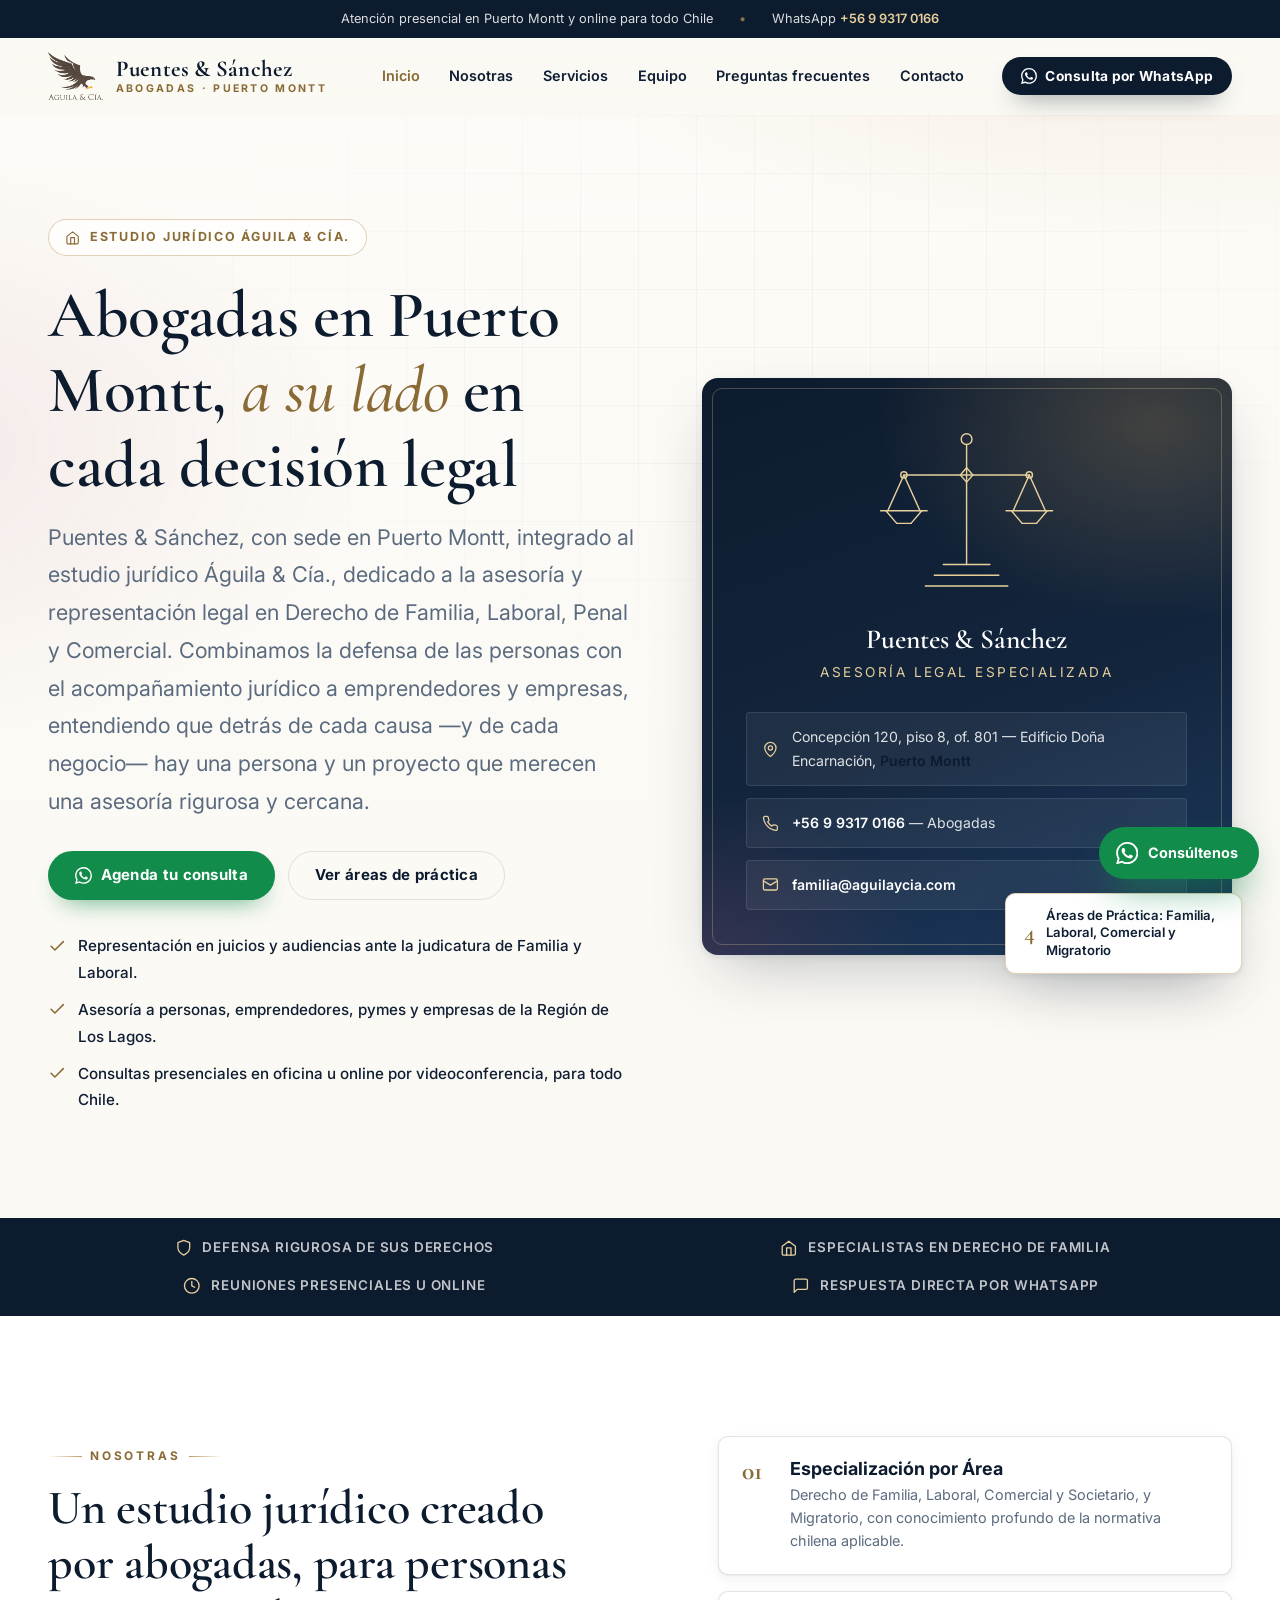
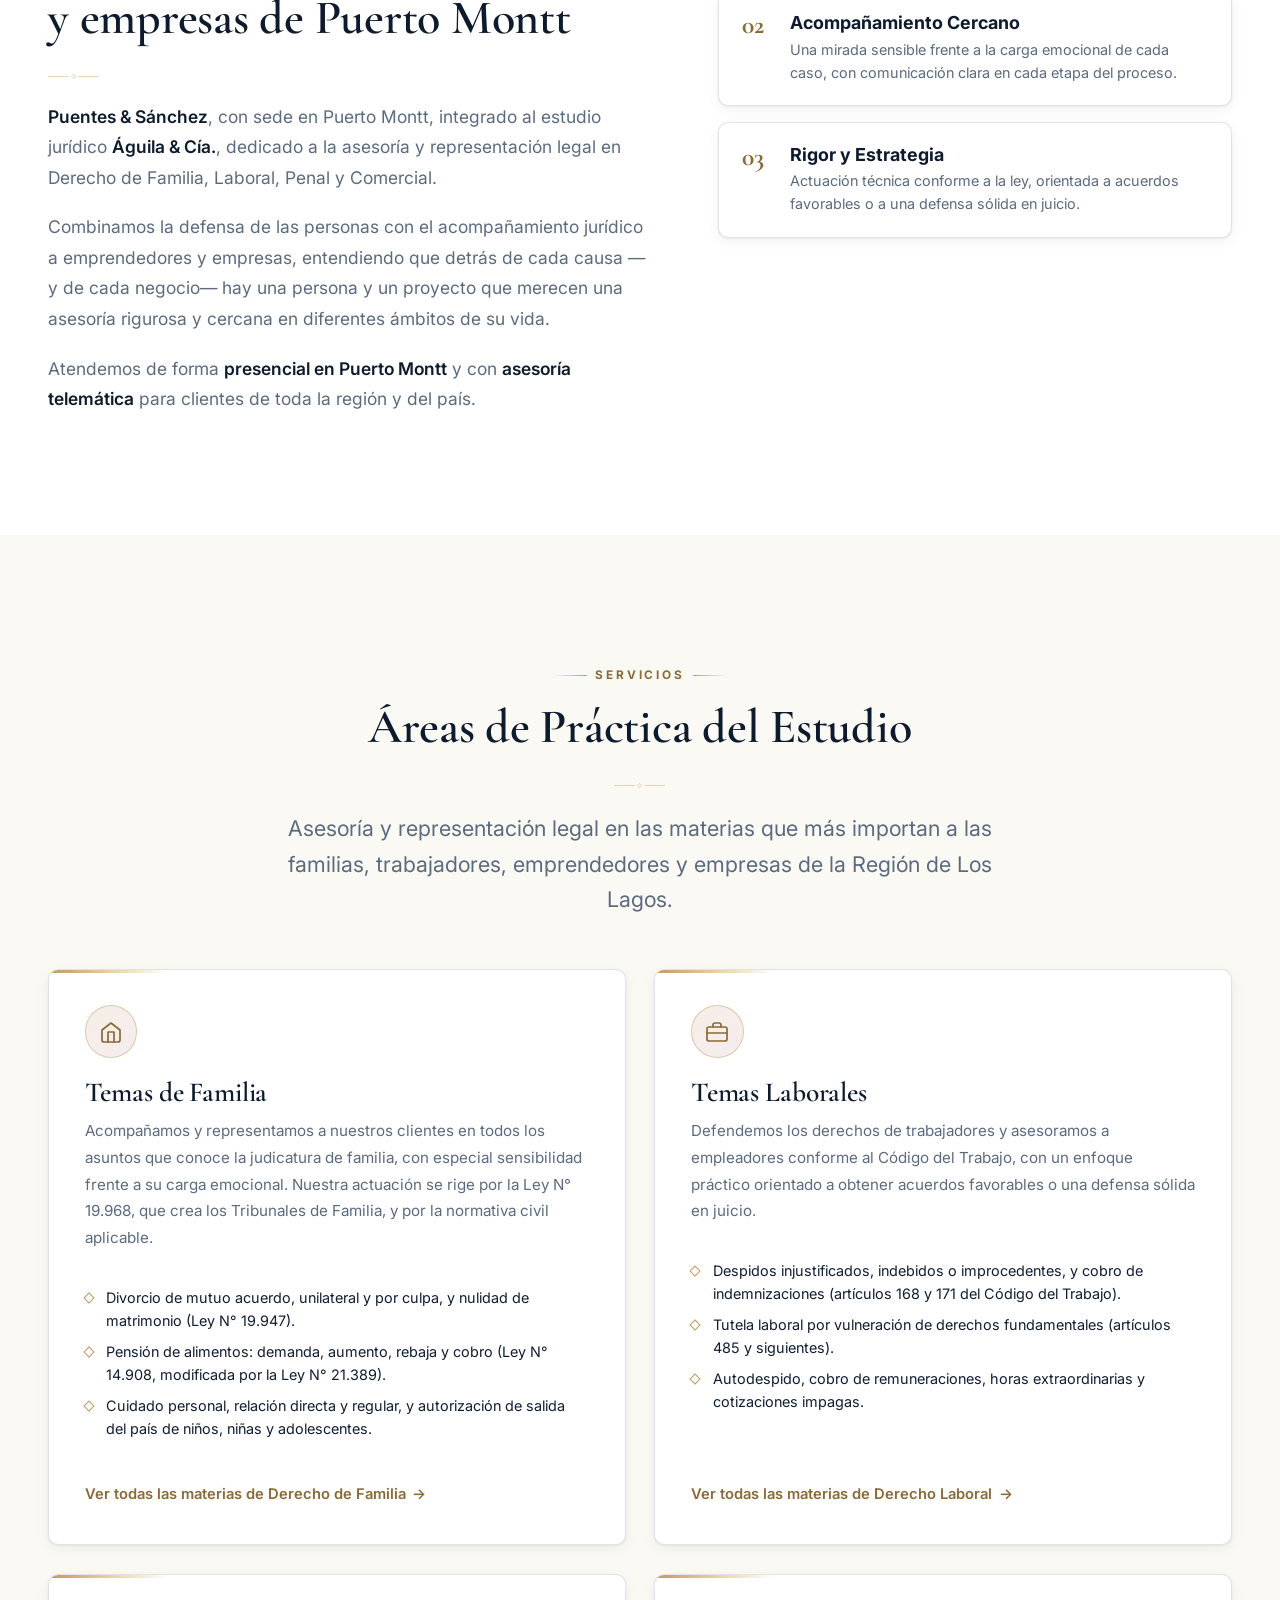
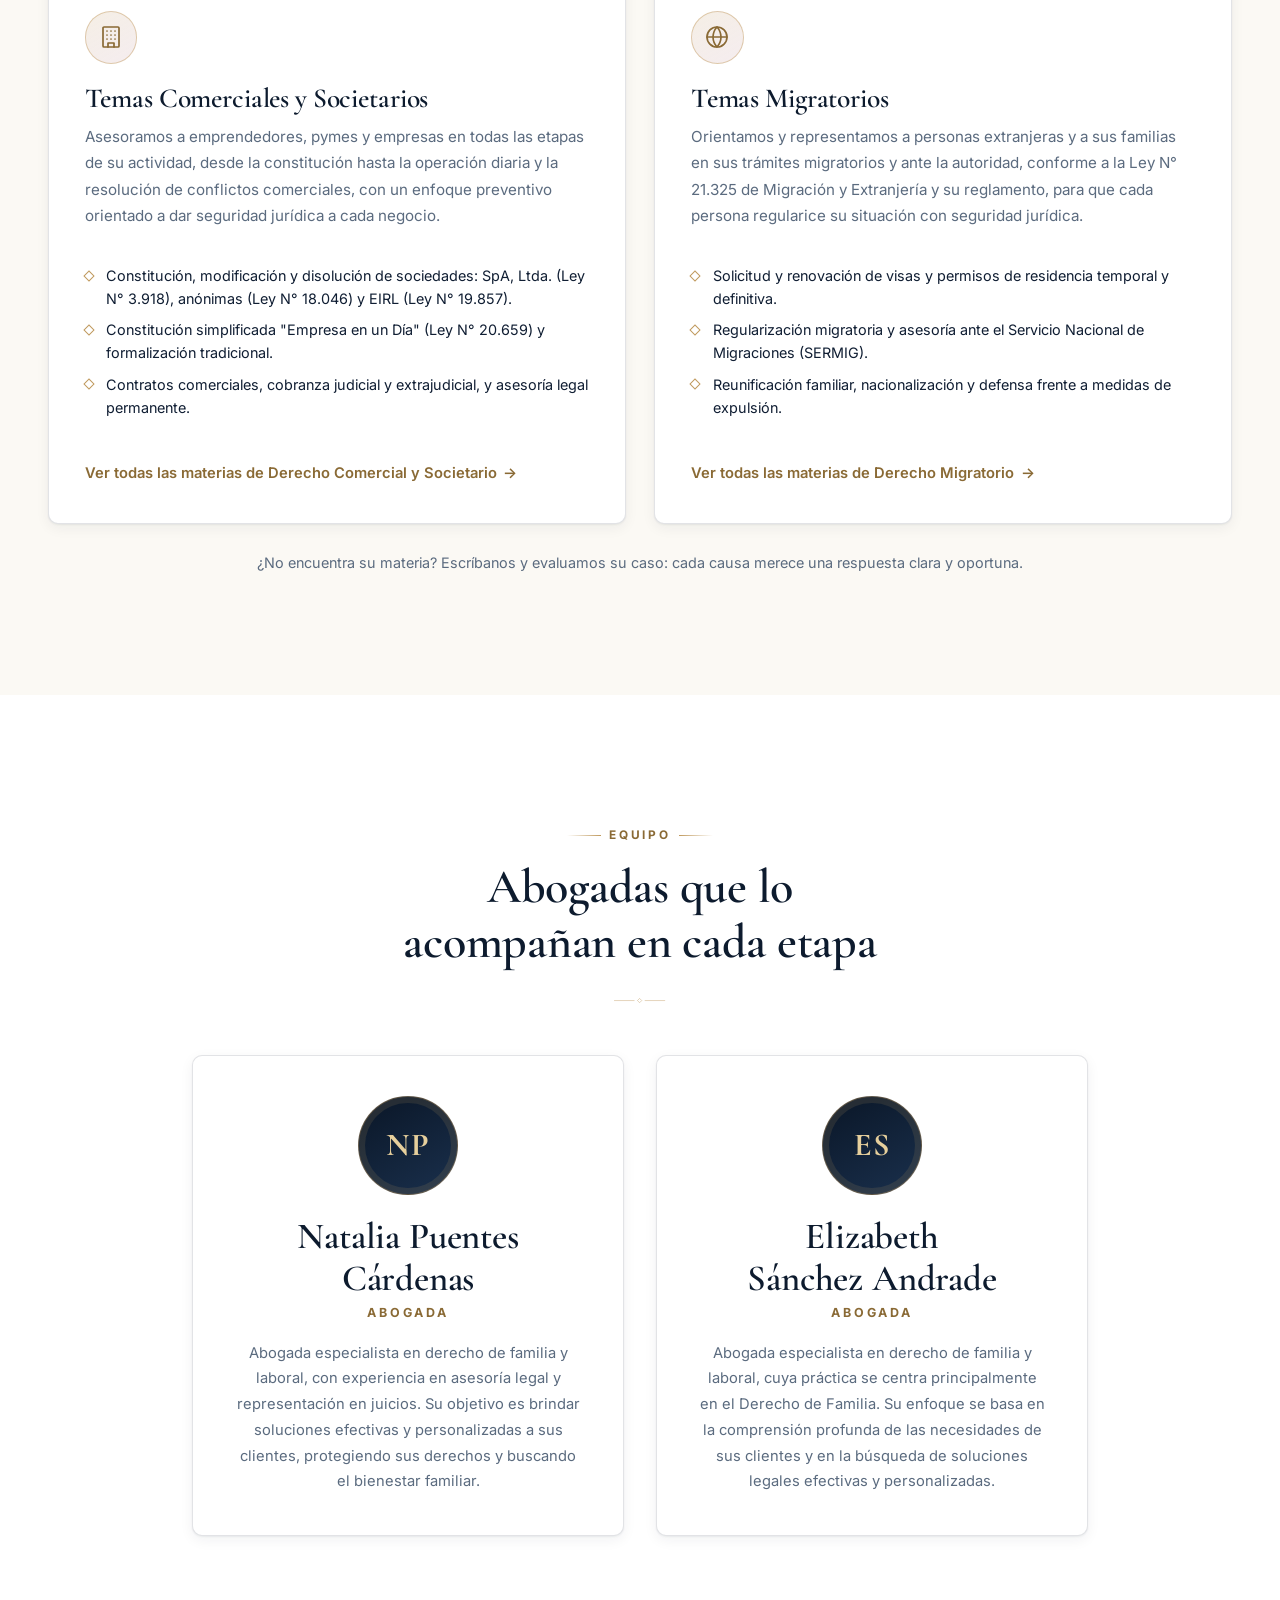
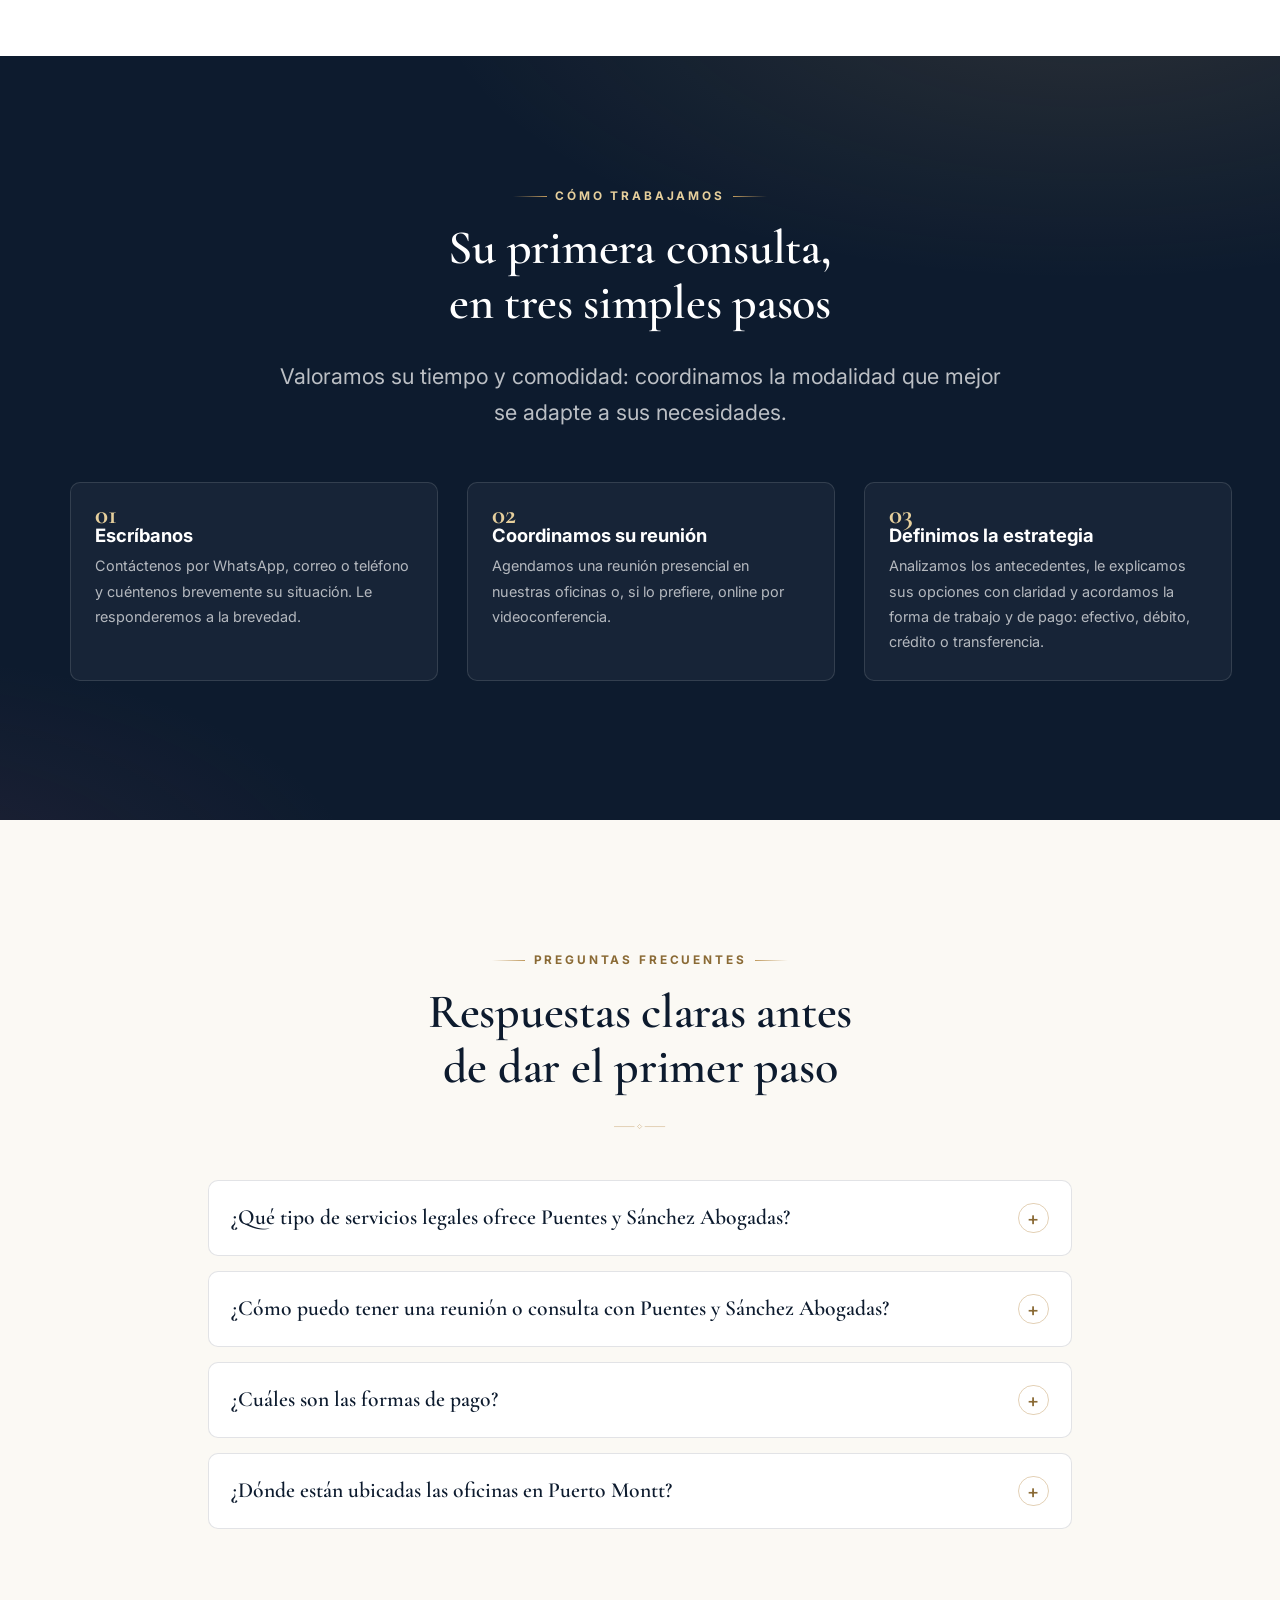
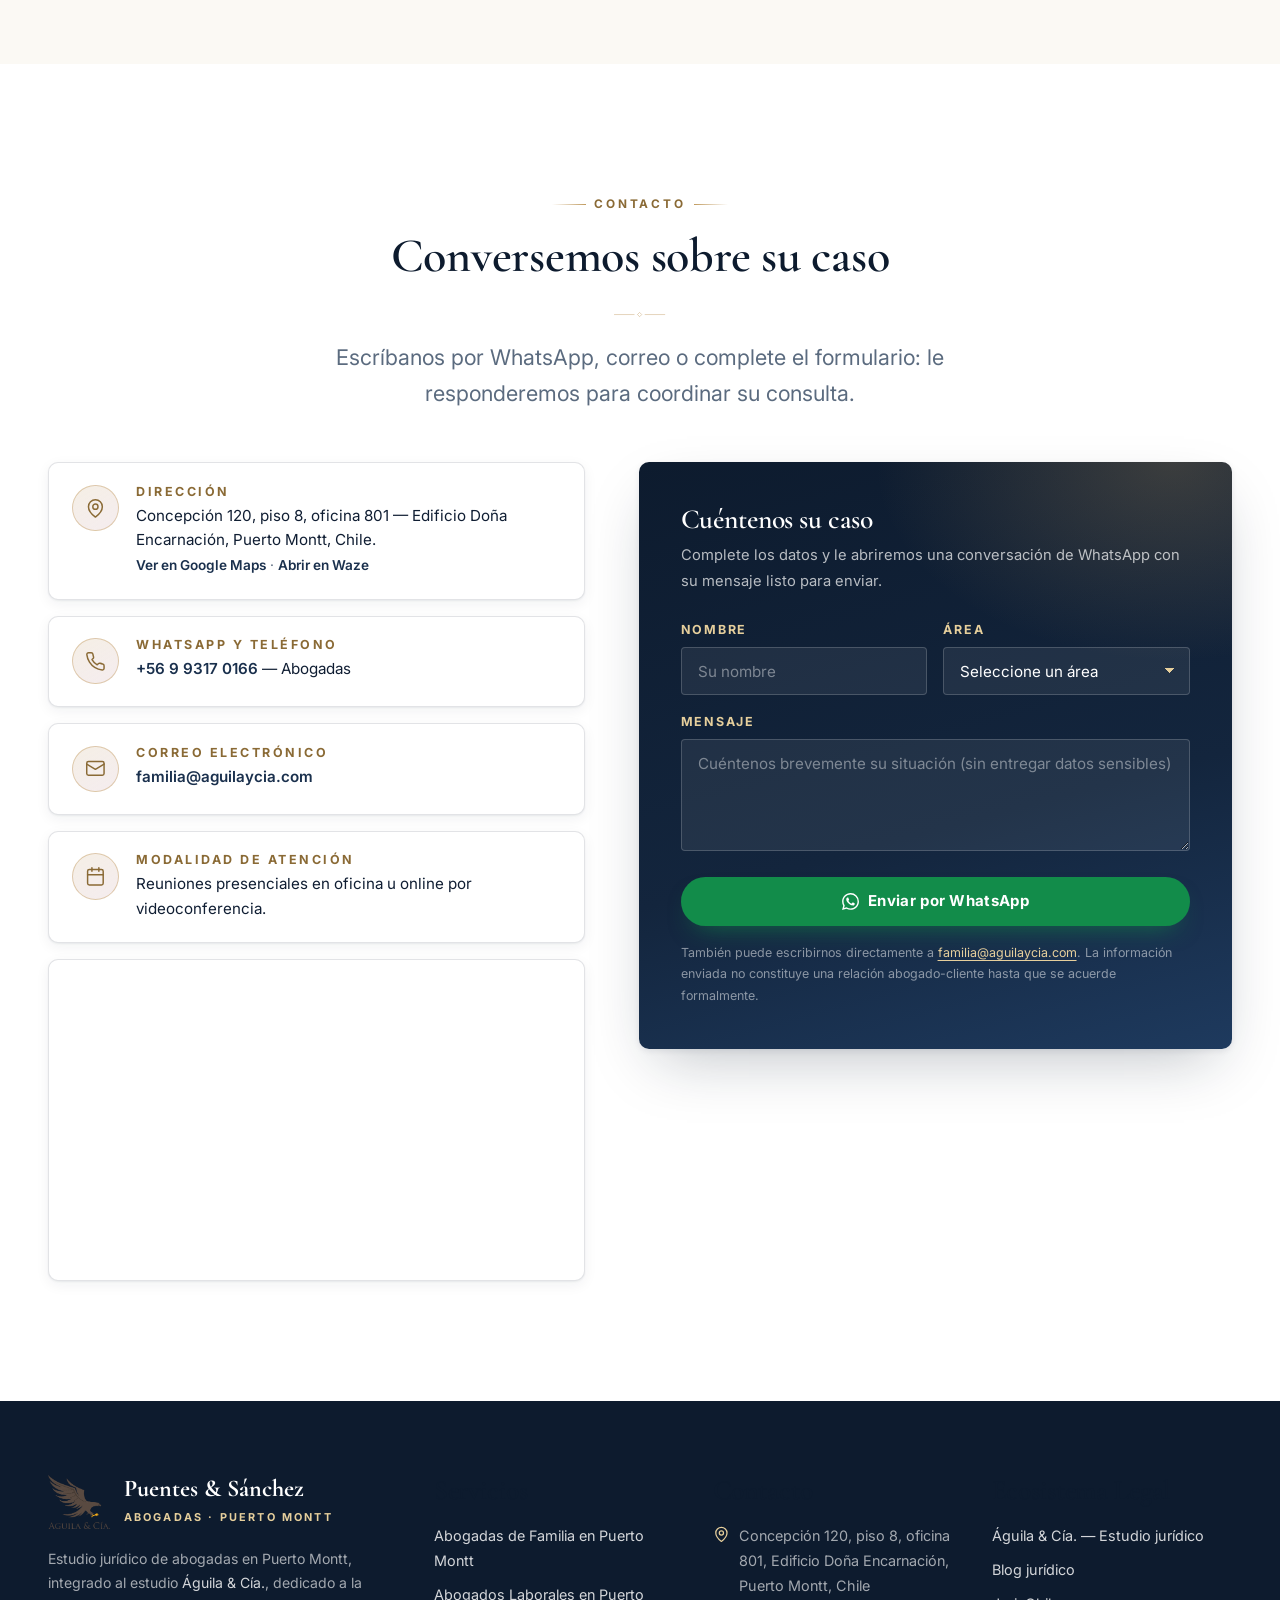
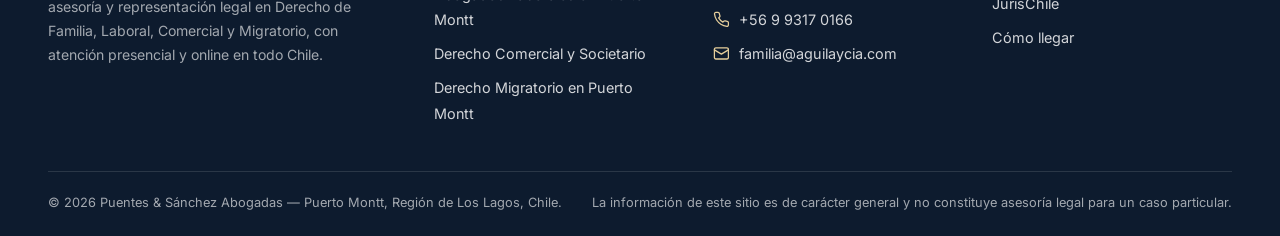
==== index.html @ a26d7c09 "feat: rediseño completo del sitio web de Puentes & Sanchez Abogadas - Landing principal con diseno j" ====
<!DOCTYPE html>
<html lang="es-CL">
<head>
  <meta charset="utf-8">
  <meta name="viewport" content="width=device-width, initial-scale=1">

  <!-- SEO principal -->
  <title>Abogado en Puerto Montt | Puentes &amp; Sánchez Abogadas</title>
  <meta name="description" content="Abogadas en Puerto Montt: derecho de familia, laboral, comercial y migratorio. Asesoría rigurosa y cercana, presencial u online. Agenda: +56 9 9317 0166.">
  <link rel="canonical" href="https://www.puentesysanchez.com/">
  <meta name="robots" content="index, follow, max-image-preview:large, max-snippet:-1, max-video-preview:-1">
  <meta name="author" content="Puentes &amp; Sánchez Abogadas">
  <meta name="theme-color" content="#0d1b2e">

  <!-- SEO local (Puerto Montt, Región de Los Lagos) -->
  <meta name="geo.region" content="CL-LL">
  <meta name="geo.placename" content="Puerto Montt">
  <meta name="geo.position" content="-41.4731676;-72.9458102">
  <meta name="ICBM" content="-41.4731676, -72.9458102">

  <!-- Idiomas -->
  <link rel="alternate" hreflang="es-cl" href="https://www.puentesysanchez.com/">
  <link rel="alternate" hreflang="x-default" href="https://www.puentesysanchez.com/">

  <!-- Open Graph -->
  <meta property="og:type" content="website">
  <meta property="og:site_name" content="Puentes &amp; Sánchez Abogadas">
  <meta property="og:locale" content="es_CL">
  <meta property="og:title" content="Abogado en Puerto Montt | Puentes &amp; Sánchez Abogadas">
  <meta property="og:description" content="Estudio jurídico de abogadas en Puerto Montt. Derecho de Familia, Laboral, Comercial y Migratorio. Atención presencial y online.">
  <meta property="og:url" content="https://www.puentesysanchez.com/">
  <meta property="og:image" content="https://www.puentesysanchez.com/assets/img/logo.png">
  <meta property="og:image:alt" content="Puentes &amp; Sánchez Abogadas — Estudio jurídico en Puerto Montt">

  <!-- Twitter Card -->
  <meta name="twitter:card" content="summary_large_image">
  <meta name="twitter:title" content="Abogado en Puerto Montt | Puentes &amp; Sánchez Abogadas">
  <meta name="twitter:description" content="Especialistas en derecho de familia, laboral, comercial y migratorio. Puerto Montt, Chile.">
  <meta name="twitter:image" content="https://www.puentesysanchez.com/assets/img/logo.png">
  <meta name="twitter:image:alt" content="Puentes &amp; Sánchez Abogadas — Estudio jurídico en Puerto Montt">
  <meta property="og:image:width" content="725">
  <meta property="og:image:height" content="635">

  <!-- Recursos -->
  <link rel="icon" type="image/svg+xml" href="assets/img/favicon.svg">
  <link rel="apple-touch-icon" href="assets/img/logo.png">
  <link rel="manifest" href="site.webmanifest">
  <link rel="preconnect" href="https://fonts.googleapis.com">
  <link rel="preconnect" href="https://fonts.gstatic.com" crossorigin>
  <link rel="preload" as="image" href="assets/img/logo.png" fetchpriority="high">
  <link rel="stylesheet" href="https://fonts.googleapis.com/css2?family=Cormorant+Garamond:ital,wght@0,500;0,600;0,700;1,500&amp;family=Inter:wght@400;500;600;700&amp;display=swap">
  <link rel="stylesheet" href="assets/css/estilos.css">

  <!-- Datos estructurados: estudio jurídico local + equipo + FAQ -->
  <script type="application/ld+json">
  {
    "@context": "https://schema.org",
    "@graph": [
      {
        "@type": ["LegalService", "Attorney"],
        "@id": "https://www.puentesysanchez.com/#estudio",
        "name": "Puentes & Sánchez Abogadas",
        "alternateName": "Puentes y Sánchez Abogadas — Estudio Jurídico Águila & Cía.",
        "url": "https://www.puentesysanchez.com/",
        "logo": "https://www.puentesysanchez.com/assets/img/logo.png",
        "image": "https://www.puentesysanchez.com/assets/img/logo.png",
        "description": "Estudio jurídico de abogadas en Puerto Montt especializado en derecho de familia, laboral, comercial y migratorio. Atención presencial y online para clientes de toda la región y del país.",
        "slogan": "Asesoría legal especializada",
        "telephone": "+56993170166",
        "email": "familia@aguilaycia.com",
        "priceRange": "$$",
        "currenciesAccepted": "CLP",
        "paymentAccepted": "Efectivo, tarjeta de débito, tarjeta de crédito, transferencia bancaria",
        "knowsLanguage": "es-CL",
        "address": {
          "@type": "PostalAddress",
          "streetAddress": "Concepción 120, Edificio Doña Encarnación, oficina 801, piso 8",
          "addressLocality": "Puerto Montt",
          "addressRegion": "Región de Los Lagos",
          "addressCountry": "CL"
        },
        "geo": {
          "@type": "GeoCoordinates",
          "latitude": -41.4731676,
          "longitude": -72.9458102
        },
        "areaServed": [
          { "@type": "City", "name": "Puerto Montt" },
          { "@type": "AdministrativeArea", "name": "Región de Los Lagos" },
          { "@type": "Country", "name": "Chile" }
        ],
        "sameAs": [
          "https://wa.me/56993170166",
          "https://www.aguilaycia.cl/",
          "https://www.aguilaycia.cl/blog",
          "https://www.jurischile.com/"
        ],
        "memberOf": {
          "@type": "Organization",
          "name": "Estudio Jurídico Águila & Cía.",
          "url": "https://www.aguilaycia.cl/"
        },
        "employee": [
          { "@id": "https://www.puentesysanchez.com/#natalia-puentes" },
          { "@id": "https://www.puentesysanchez.com/#elizabeth-sanchez" }
        ],
        "contactPoint": {
          "@type": "ContactPoint",
          "contactType": "customer service",
          "telephone": "+56993170166",
          "email": "familia@aguilaycia.com",
          "availableLanguage": ["es"]
        },
        "hasOfferCatalog": {
          "@type": "OfferCatalog",
          "name": "Áreas de práctica",
          "itemListElement": [
            { "@type": "Offer", "itemOffered": { "@type": "Service", "name": "Derecho de Familia", "url": "https://www.puentesysanchez.com/servicios/derecho-de-familia.html" } },
            { "@type": "Offer", "itemOffered": { "@type": "Service", "name": "Derecho Laboral", "url": "https://www.puentesysanchez.com/servicios/derecho-laboral.html" } },
            { "@type": "Offer", "itemOffered": { "@type": "Service", "name": "Derecho Comercial y Societario", "url": "https://www.puentesysanchez.com/servicios/derecho-comercial.html" } },
            { "@type": "Offer", "itemOffered": { "@type": "Service", "name": "Derecho Migratorio", "url": "https://www.puentesysanchez.com/servicios/derecho-migratorio.html" } }
          ]
        }
      },
      {
        "@type": "Person",
        "@id": "https://www.puentesysanchez.com/#natalia-puentes",
        "name": "Natalia Puentes Cárdenas",
        "jobTitle": "Abogada",
        "knowsAbout": ["Derecho de Familia", "Derecho Laboral"],
        "worksFor": { "@id": "https://www.puentesysanchez.com/#estudio" },
        "description": "Abogada especialista en derecho de familia y laboral, con experiencia en asesoría legal y representación en juicios."
      },
      {
        "@type": "Person",
        "@id": "https://www.puentesysanchez.com/#elizabeth-sanchez",
        "name": "Elizabeth Sánchez Andrade",
        "jobTitle": "Abogada",
        "knowsAbout": ["Derecho de Familia", "Derecho Laboral"],
        "worksFor": { "@id": "https://www.puentesysanchez.com/#estudio" },
        "description": "Abogada especialista en derecho de familia y laboral, cuya práctica se centra principalmente en el Derecho de Familia."
      },
      {
        "@type": "WebSite",
        "@id": "https://www.puentesysanchez.com/#website",
        "url": "https://www.puentesysanchez.com/",
        "name": "Puentes & Sánchez Abogadas",
        "inLanguage": "es-CL",
        "publisher": { "@id": "https://www.puentesysanchez.com/#estudio" }
      },
      {
        "@type": "WebPage",
        "@id": "https://www.puentesysanchez.com/#webpage",
        "url": "https://www.puentesysanchez.com/",
        "name": "Abogado en Puerto Montt | Puentes & Sánchez Abogadas",
        "description": "Estudio jurídico de abogadas en Puerto Montt: derecho de familia, laboral, comercial y migratorio. Atención presencial y online.",
        "isPartOf": { "@id": "https://www.puentesysanchez.com/#website" },
        "about": { "@id": "https://www.puentesysanchez.com/#estudio" },
        "inLanguage": "es-CL"
      },
      {
        "@type": "FAQPage",
        "@id": "https://www.puentesysanchez.com/#faq",
        "mainEntity": [
          {
            "@type": "Question",
            "name": "¿Qué tipo de servicios legales ofrece Puentes y Sánchez Abogadas?",
            "acceptedAnswer": {
              "              @type": "Answer",
              "text": "En Puentes y Sánchez Abogadas ofrecemos una completa asesoría y representación legal: representación en juicios, comparecencia a todo tipo de audiencias y atención de consultas presenciales en nuestras oficinas o de manera online. Nos especializamos en Derecho de Familia, Civil y Laboral, además de asesoría comercial, societaria y migratoria."
            }
          },
          {
            "@type": "Question",
            "name": "¿Cómo puedo tener una reunión o consulta con Puentes y Sánchez Abogadas?",
            "acceptedAnswer": {
              "@type": "Answer",
              "text": "Ofrecemos flexibilidad para atender su consulta: puede agendar una reunión presencial en nuestras oficinas en Concepción 120, oficina 801, Puerto Montt, o coordinar una reunión online por videoconferencia. Contáctenos por WhatsApp al +56 9 9317 0166."
            }
          },
          {
            "@type": "Question",
            "name": "¿Cuáles son las formas de pago?",
            "acceptedAnswer": {
              "@type": "Answer",
              "text": "Ponemos a su disposición las siguientes formas de pago: efectivo, tarjeta de débito, tarjeta de crédito (Visa, Mastercard) y transferencias bancarias."
            }
          },
          {
            "@type": "Question",
            "name": "¿Dónde están ubicadas las oficinas en Puerto Montt?",
            "acceptedAnswer": {
              "@type": "Answer",
              "text": "Estamos ubicadas en calle Concepción 120, piso 8, oficina 801, Edificio Doña Encarnación, Puerto Montt, Chile, y atendemos también de forma online a clientes de toda la región y del país."
            }
          }
        ]
      }
    ]
  }
  </script>
</head>
<body>
  <a class="skip-link" href="#contenido">Saltar al contenido principal</a>

  <!-- Barra de aviso -->
  <div class="topbar" role="region" aria-label="Aviso de contacto">
    <div class="container topbar__inner">
      <span>Atención presencial en Puerto Montt y online para todo Chile</span>
      <span class="topbar__dot" aria-hidden="true">•</span>
      <span>WhatsApp <a href="https://wa.me/56993170166" rel="noopener" target="_blank">+56 9 9317 0166</a></span>
    </div>
  </div>

  <!-- Cabecera -->
  <header class="site-header">
    <div class="container header__inner">
      <a class="brand" href="index.html" aria-label="Puentes &amp; Sánchez Abogadas — Inicio">
        <img src="assets/img/logo-400.png" alt="Logo de Puentes &amp; Sánchez Abogadas, estudio jurídico en Puerto Montt" width="400" height="350" fetchpriority="high">
        <span class="brand__text">
          <span class="brand__name">Puentes &amp; Sánchez</span>
          <span class="brand__tag">Abogadas · Puerto Montt</span>
        </span>
      </a>
      <nav class="nav" id="menu-principal" aria-label="Navegación principal">
        <a href="#inicio">Inicio</a>
        <a href="#nosotros">Nosotras</a>
        <a href="#servicios">Servicios</a>
        <a href="#equipo">Equipo</a>
        <a href="#preguntas-frecuentes">Preguntas frecuentes</a>
        <a href="#contacto">Contacto</a>
      </nav>
      <div class="header__cta">
        <a class="btn btn--navy" href="https://wa.me/56993170166" rel="noopener" target="_blank">
          <svg viewBox="0 0 24 24" width="16" height="16" fill="currentColor" aria-hidden="true"><path d="M17.472 14.382c-.297-.149-1.758-.867-2.03-.967-.273-.099-.471-.148-.67.15-.197.297-.767.966-.94 1.164-.173.199-.347.223-.644.075-.297-.15-1.255-.463-2.39-1.475-.883-.788-1.48-1.761-1.653-2.059-.173-.297-.018-.458.13-.606.134-.133.298-.347.446-.52.149-.174.198-.298.298-.497.099-.198.05-.371-.025-.52-.075-.149-.669-1.612-.916-2.207-.242-.579-.487-.5-.669-.51-.173-.008-.371-.01-.57-.01-.198 0-.52.074-.792.372-.272.297-1.04 1.016-1.04 2.479 0 1.462 1.065 2.875 1.213 3.074.149.198 2.096 3.2 5.077 4.487.709.306 1.262.489 1.694.625.712.227 1.36.195 1.871.118.571-.085 1.758-.719 2.006-1.413.248-.694.248-1.289.173-1.413-.074-.124-.272-.198-.57-.347m-5.421 7.403h-.004a9.87 9.87 0 0 1-5.031-1.378l-.361-.214-3.741.982.998-3.648-.235-.374a9.86 9.86 0 0 1-1.51-5.26c.001-5.45 4.436-9.884 9.888-9.884 2.64 0 5.122 1.03 6.988 2.898a9.825 9.825 0 0 1 2.893 6.994c-.003 5.45-4.437 9.884-9.885 9.884m8.413-18.297A11.815 11.815 0 0 0 12.05 0C5.495 0 .16 5.335.157 11.892c0 2.096.547 4.142 1.588 5.945L.057 24l6.305-1.654a11.882 11.882 0 0 0 5.683 1.448h.005c6.554 0 11.89-5.335 11.893-11.893a11.821 11.821 0 0 0-3.48-8.413Z"/></svg>
          Consulta por WhatsApp
        </a>
      </div>
      <button class="nav-toggle" type="button" aria-expanded="false" aria-controls="menu-principal" aria-label="Abrir menú de navegación">
        <span class="nav-toggle__box" aria-hidden="true"><span></span><span></span><span></span></span>
      </button>
    </div>
  </header>

  <main id="contenido">
    <!-- HERO -->
    <section class="hero" id="inicio" aria-labelledby="titulo-principal">
      <div class="container hero__inner">
        <div data-reveal>
          <span class="hero__kicker">
            <svg viewBox="0 0 24 24" fill="none" stroke="currentColor" stroke-width="1.8" stroke-linecap="round" stroke-linejoin="round" aria-hidden="true"><path d="m3 10 9-7 9 7v10a2 2 0 0 1-2 2H5a2 2 0 0 1-2-2z"/><path d="M9 22V12h6v10"/></svg>
            Estudio Jurídico Águila &amp; Cía.
          </span>
          <h1 id="titulo-principal">Abogadas en Puerto Montt, <em>a su lado</em> en cada decisión legal</h1>
          <p class="hero__lead">
            Puentes &amp; Sánchez, con sede en Puerto Montt, integrado al estudio jurídico Águila &amp; Cía., dedicado a la asesoría y representación legal en Derecho de Familia, Laboral, Penal y Comercial. Combinamos la defensa de las personas con el acompañamiento jurídico a emprendedores y empresas, entendiendo que detrás de cada causa —y de cada negocio— hay una persona y un proyecto que merecen una asesoría rigurosa y cercana.
          </p>
          <div class="btn-row">
            <a class="btn btn--wa" href="https://wa.me/56993170166?text=Hola%2C%20quisiera%20agendar%20una%20consulta%20con%20Puentes%20%26%20S%C3%A1nchez%20Abogadas." rel="noopener" target="_blank">
              <svg viewBox="0 0 24 24" width="17" height="17" fill="currentColor" aria-hidden="true"><path d="M17.472 14.382c-.297-.149-1.758-.867-2.03-.967-.273-.099-.471-.148-.67.15-.197.297-.767.966-.94 1.164-.173.199-.347.223-.644.075-.297-.15-1.255-.463-2.39-1.475-.883-.788-1.48-1.761-1.653-2.059-.173-.297-.018-.458.13-.606.134-.133.298-.347.446-.52.149-.174.198-.298.298-.497.099-.198.05-.371-.025-.52-.075-.149-.669-1.612-.916-2.207-.242-.579-.487-.5-.669-.51-.173-.008-.371-.01-.57-.01-.198 0-.52.074-.792.372-.272.297-1.04 1.016-1.04 2.479 0 1.462 1.065 2.875 1.213 3.074.149.198 2.096 3.2 5.077 4.487.709.306 1.262.489 1.694.625.712.227 1.36.195 1.871.118.571-.085 1.758-.719 2.006-1.413.248-.694.248-1.289.173-1.413-.074-.124-.272-.198-.57-.347m-5.421 7.403h-.004a9.87 9.87 0 0 1-5.031-1.378l-.361-.214-3.741.982.998-3.648-.235-.374a9.86 9.86 0 0 1-1.51-5.26c.001-5.45 4.436-9.884 9.888-9.884 2.64 0 5.122 1.03 6.988 2.898a9.825 9.825 0 0 1 2.893 6.994c-.003 5.45-4.437 9.884-9.885 9.884m8.413-18.297A11.815 11.815 0 0 0 12.05 0C5.495 0 .16 5.335.157 11.892c0 2.096.547 4.142 1.588 5.945L.057 24l6.305-1.654a11.882 11.882 0 0 0 5.683 1.448h.005c6.554 0 11.89-5.335 11.893-11.893a11.821 11.821 0 0 0-3.48-8.413Z"/></svg>
              Agenda tu consulta
            </a>
            <a class="btn btn--ghost" href="#servicios">Ver áreas de práctica</a>
          </div>
          <ul class="hero__points">
            <li>
              <svg viewBox="0 0 24 24" fill="none" stroke="currentColor" stroke-width="2" stroke-linecap="round" stroke-linejoin="round" aria-hidden="true"><path d="M20 6 9 17l-5-5"/></svg>
              Representación en juicios y audiencias ante la judicatura de Familia y Laboral.
            </li>
            <li>
              <svg viewBox="0 0 24 24" fill="none" stroke="currentColor" stroke-width="2" stroke-linecap="round" stroke-linejoin="round" aria-hidden="true"><path d="M20 6 9 17l-5-5"/></svg>
              Asesoría a personas, emprendedores, pymes y empresas de la Región de Los Lagos.
            </li>
            <li>
              <svg viewBox="0 0 24 24" fill="none" stroke="currentColor" stroke-width="2" stroke-linecap="round" stroke-linejoin="round" aria-hidden="true"><path d="M20 6 9 17l-5-5"/></svg>
              Consultas presenciales en oficina u online por videoconferencia, para todo Chile.
            </li>
          </ul>
        </div>

        <div class="hero__visual" data-reveal style="--reveal-delay:.15s">
          <div class="hero__card">
            <svg class="hero__scales" viewBox="0 0 200 200" fill="none" stroke="currentColor" stroke-width="1.6" stroke-linecap="round" stroke-linejoin="round" role="img" aria-label="Símbolo de la balanza de la justicia">
              <circle cx="100" cy="18" r="6"/>
              <path d="M100 24v134"/>
              <path d="M30 58h140"/>
              <circle cx="30" cy="58" r="3.5"/>
              <circle cx="170" cy="58" r="3.5"/>
              <path d="M100 50l7 8-7 8-7-8z"/>
              <path d="M30 58 12 98M30 58l18 40"/>
              <path d="M4 98h52"/>
              <path d="M10 98l12 14M50 98l-12 14"/>
              <path d="M22 112h16"/>
              <path d="M170 58l-18 40M170 58l18 40"/>
              <path d="M144 98h52"/>
              <path d="M150 98l12 14M190 98l-12 14"/>
              <path d="M162 112h16"/>
              <path d="M74 158h52"/>
              <path d="M64 170h72"/>
              <path d="M54 182h92"/>
            </svg>
            <h2 class="hero__card-title">Puentes &amp; Sánchez</h2>
            <p class="hero__card-sub">Asesoría legal especializada</p>
            <ul class="hero__facts">
              <li>
                <svg viewBox="0 0 24 24" fill="none" stroke="currentColor" stroke-width="1.8" stroke-linecap="round" stroke-linejoin="round" aria-hidden="true"><path d="M20 10c0 6-8 12-8 12s-8-6-8-12a8 8 0 0 1 16 0z"/><circle cx="12" cy="10" r="3"/></svg>
                <span>Concepción 120, piso 8, of. 801 — Edificio Doña Encarnación, <strong>Puerto Montt</strong></span>
              </li>
              <li>
                <svg viewBox="0 0 24 24" fill="none" stroke="currentColor" stroke-width="1.8" stroke-linecap="round" stroke-linejoin="round" aria-hidden="true"><path d="M22 16.92v3a2 2 0 0 1-2.18 2 19.79 19.79 0 0 1-8.63-3.07 19.5 19.5 0 0 1-6-6 19.79 19.79 0 0 1-3.07-8.67A2 2 0 0 1 4.11 2h3a2 2 0 0 1 2 1.72c.127.96.361 1.903.7 2.81a2 2 0 0 1-.45 2.11L8.09 9.91a16 16 0 0 0 6 6l1.27-1.27a2 2 0 0 1 2.11-.45c.907.339 1.85.573 2.81.7A2 2 0 0 1 22 16.92z"/></svg>
                <span><a href="https://wa.me/56993170166" rel="noopener" target="_blank">+56 9 9317 0166</a> — Abogadas</span>
              </li>
              <li>
                <svg viewBox="0 0 24 24" fill="none" stroke="currentColor" stroke-width="1.8" stroke-linecap="round" stroke-linejoin="round" aria-hidden="true"><rect x="2" y="4" width="20" height="16" rx="2"/><path d="m22 7-10 6L2 7"/></svg>
                <span><a href="mailto:familia@aguilaycia.com">familia@aguilaycia.com</a></span>
              </li>
            </ul>
          </div>
          <p class="hero__badge">
            <strong>4</strong>
            <span>Áreas de Práctica: Familia, Laboral, Comercial y Migratorio</span>
          </p>
        </div>
      </div>
    </section>

    <!-- FRANJA DE CONFIANZA -->
    <div class="trust" role="presentation">
      <div class="container trust__inner">
        <span class="trust__item">
          <svg viewBox="0 0 24 24" fill="none" stroke="currentColor" stroke-width="1.8" stroke-linecap="round" stroke-linejoin="round" aria-hidden="true"><path d="M12 22s8-4 8-10V5l-8-3-8 3v7c0 6 8 10 8 10z"/></svg>
          Defensa rigurosa de sus derechos
        </span>
        <span class="trust__item">
          <svg viewBox="0 0 24 24" fill="none" stroke="currentColor" stroke-width="1.8" stroke-linecap="round" stroke-linejoin="round" aria-hidden="true"><path d="m3 10 9-7 9 7v10a2 2 0 0 1-2 2H5a2 2 0 0 1-2-2z"/><path d="M9 22V12h6v10"/></svg>
          Especialistas en Derecho de Familia
        </span>
        <span class="trust__item">
          <svg viewBox="0 0 24 24" fill="none" stroke="currentColor" stroke-width="1.8" stroke-linecap="round" stroke-linejoin="round" aria-hidden="true"><circle cx="12" cy="12" r="10"/><path d="M12 6v6l4 2"/></svg>
          Reuniones presenciales u online
        </span>
        <span class="trust__item">
          <svg viewBox="0 0 24 24" fill="none" stroke="currentColor" stroke-width="1.8" stroke-linecap="round" stroke-linejoin="round" aria-hidden="true"><path d="M21 15a2 2 0 0 1-2 2H7l-4 4V5a2 2 0 0 1 2-2h14a2 2 0 0 1 2 2z"/></svg>
          Respuesta directa por WhatsApp
        </span>
      </div>
    </div>

    <!-- NOSOTRAS -->
    <section class="section section--paper" id="nosotros" aria-labelledby="titulo-nosotros">
      <div class="container about__grid">
        <div class="about__body" data-reveal>
          <span class="eyebrow">Nosotras</span>
          <h2 id="titulo-nosotros">Un estudio jurídico creado por abogadas, para personas y empresas de Puerto Montt</h2>
          <svg class="ornament" viewBox="0 0 120 12" fill="none" stroke="currentColor" aria-hidden="true"><path d="M0 6h48M72 6h48"/><path d="M60 1l5 5-5 5-5-5z"/></svg>
          <p>
            <strong>Puentes &amp; Sánchez</strong>, con sede en Puerto Montt, integrado al estudio jurídico <strong>Águila &amp; Cía.</strong>, dedicado a la asesoría y representación legal en Derecho de Familia, Laboral, Penal y Comercial.
          </p>
          <p>
            Combinamos la defensa de las personas con el acompañamiento jurídico a emprendedores y empresas, entendiendo que detrás de cada causa —y de cada negocio— hay una persona y un proyecto que merecen una asesoría rigurosa y cercana en diferentes ámbitos de su vida.
          </p>
          <p>
            Atendemos de forma <strong>presencial en Puerto Montt</strong> y con <strong>asesoría telemática</strong> para clientes de toda la región y del país.
          </p>
        </div>
        <ol class="pillars" data-reveal style="--reveal-delay:.12s">
          <li>
            <h3>Especialización por Área</h3>
            <p>Derecho de Familia, Laboral, Comercial y Societario, y Migratorio, con conocimiento profundo de la normativa chilena aplicable.</p>
          </li>
          <li>
            <h3>Acompañamiento Cercano</h3>
            <p>Una mirada sensible frente a la carga emocional de cada caso, con comunicación clara en cada etapa del proceso.</p>
          </li>
          <li>
            <h3>Rigor y Estrategia</h3>
            <p>Actuación técnica conforme a la ley, orientada a acuerdos favorables o a una defensa sólida en juicio.</p>
          </li>
        </ol>
      </div>
    </section>

    <!-- SERVICIOS -->
    <section class="section" id="servicios" aria-labelledby="titulo-servicios">
      <div class="container">
        <div class="section-head section-head--center" data-reveal>
          <span class="eyebrow">Servicios</span>
          <h2 id="titulo-servicios">Áreas de Práctica del Estudio</h2>
          <svg class="ornament" viewBox="0 0 120 12" fill="none" stroke="currentColor" aria-hidden="true"><path d="M0 6h48M72 6h48"/><path d="M60 1l5 5-5 5-5-5z"/></svg>
          <p class="lead">Asesoría y representación legal en las materias que más importan a las familias, trabajadores, emprendedores y empresas de la Región de Los Lagos.</p>
        </div>

        <div class="services__grid">
          <article class="service-card" data-reveal>
            <span class="service-card__icon" aria-hidden="true">
              <svg viewBox="0 0 24 24" fill="none" stroke="currentColor" stroke-width="1.7" stroke-linecap="round" stroke-linejoin="round"><path d="m3 10 9-7 9 7v10a2 2 0 0 1-2 2H5a2 2 0 0 1-2-2z"/><path d="M9 22V12h6v10"/></svg>
            </span>
            <h3>Temas de Familia</h3>
            <p>Acompañamos y representamos a nuestros clientes en todos los asuntos que conoce la judicatura de familia, con especial sensibilidad frente a su carga emocional. Nuestra actuación se rige por la Ley N° 19.968, que crea los Tribunales de Familia, y por la normativa civil aplicable.</p>
            <ul class="service-card__matters">
              <li>Divorcio de mutuo acuerdo, unilateral y por culpa, y nulidad de matrimonio (Ley N° 19.947).</li>
              <li>Pensión de alimentos: demanda, aumento, rebaja y cobro (Ley N° 14.908, modificada por la Ley N° 21.389).</li>
              <li>Cuidado personal, relación directa y regular, y autorización de salida del país de niños, niñas y adolescentes.</li>
            </ul>
            <div class="service-card__foot">
              <a class="link-arrow" href="servicios/derecho-de-familia.html">Ver todas las materias de Derecho de Familia</a>
            </div>
          </article>

          <article class="service-card" data-reveal style="--reveal-delay:.08s">
            <span class="service-card__icon" aria-hidden="true">
              <svg viewBox="0 0 24 24" fill="none" stroke="currentColor" stroke-width="1.7" stroke-linecap="round" stroke-linejoin="round"><rect x="2" y="7" width="20" height="14" rx="2"/><path d="M16 7V5a2 2 0 0 0-2-2h-4a2 2 0 0 0-2 2v2"/><path d="M2 13h20"/></svg>
            </span>
            <h3>Temas Laborales</h3>
            <p>Defendemos los derechos de trabajadores y asesoramos a empleadores conforme al Código del Trabajo, con un enfoque práctico orientado a obtener acuerdos favorables o una defensa sólida en juicio.</p>
            <ul class="service-card__matters">
              <li>Despidos injustificados, indebidos o improcedentes, y cobro de indemnizaciones (artículos 168 y 171 del Código del Trabajo).</li>
              <li>Tutela laboral por vulneración de derechos fundamentales (artículos 485 y siguientes).</li>
              <li>Autodespido, cobro de remuneraciones, horas extraordinarias y cotizaciones impagas.</li>
            </ul>
            <div class="service-card__foot">
              <a class="link-arrow" href="servicios/derecho-laboral.html">Ver todas las materias de Derecho Laboral</a>
            </div>
          </article>

          <article class="service-card" data-reveal style="--reveal-delay:.16s">
            <span class="service-card__icon" aria-hidden="true">
              <svg viewBox="0 0 24 24" fill="none" stroke="currentColor" stroke-width="1.7" stroke-linecap="round" stroke-linejoin="round"><rect x="4" y="2" width="16" height="20" rx="1"/><path d="M9 22v-4h6v4"/><path d="M8 6h.01M12 6h.01M16 6h.01M8 10h.01M12 10h.01M16 10h.01M8 14h.01M12 14h.01M16 14h.01"/></svg>
            </span>
            <h3>Temas Comerciales y Societarios</h3>
            <p>Asesoramos a emprendedores, pymes y empresas en todas las etapas de su actividad, desde la constitución hasta la operación diaria y la resolución de conflictos comerciales, con un enfoque preventivo orientado a dar seguridad jurídica a cada negocio.</p>
            <ul class="service-card__matters">
              <li>Constitución, modificación y disolución de sociedades: SpA, Ltda. (Ley N° 3.918), anónimas (Ley N° 18.046) y EIRL (Ley N° 19.857).</li>
              <li>Constitución simplificada "Empresa en un Día" (Ley N° 20.659) y formalización tradicional.</li>
              <li>Contratos comerciales, cobranza judicial y extrajudicial, y asesoría legal permanente.</li>
            </ul>
            <div class="service-card__foot">
              <a class="link-arrow" href="servicios/derecho-comercial.html">Ver todas las materias de Derecho Comercial y Societario</a>
            </div>
          </article>

          <article class="service-card" data-reveal style="--reveal-delay:.24s">
            <span class="service-card__icon" aria-hidden="true">
              <svg viewBox="0 0 24 24" fill="none" stroke="currentColor" stroke-width="1.7" stroke-linecap="round" stroke-linejoin="round"><circle cx="12" cy="12" r="10"/><path d="M2 12h20"/><path d="M12 2a15.3 15.3 0 0 1 4 10 15.3 15.3 0 0 1-4 10 15.3 15.3 0 0 1-4-10 15.3 15.3 0 0 1 4-10z"/></svg>
            </span>
            <h3>Temas Migratorios</h3>
            <p>Orientamos y representamos a personas extranjeras y a sus familias en sus trámites migratorios y ante la autoridad, conforme a la Ley N° 21.325 de Migración y Extranjería y su reglamento, para que cada persona regularice su situación con seguridad jurídica.</p>
            <ul class="service-card__matters">
              <li>Solicitud y renovación de visas y permisos de residencia temporal y definitiva.</li>
              <li>Regularización migratoria y asesoría ante el Servicio Nacional de Migraciones (SERMIG).</li>
              <li>Reunificación familiar, nacionalización y defensa frente a medidas de expulsión.</li>
            </ul>
            <div class="service-card__foot">
              <a class="link-arrow" href="servicios/derecho-migratorio.html">Ver todas las materias de Derecho Migratorio</a>
            </div>
          </article>
        </div>

        <p class="services__note" data-reveal>¿No encuentra su materia? Escríbanos y evaluamos su caso: cada causa merece una respuesta clara y oportuna.</p>
      </div>
    </section>

    <!-- EQUIPO -->
    <section class="section section--paper" id="equipo" aria-labelledby="titulo-equipo">
      <div class="container">
        <div class="section-head section-head--center" data-reveal>
          <span class="eyebrow">Equipo</span>
          <h2 id="titulo-equipo">Abogadas que lo acompañan en cada etapa</h2>
          <svg class="ornament" viewBox="0 0 120 12" fill="none" stroke="currentColor" aria-hidden="true"><path d="M0 6h48M72 6h48"/><path d="M60 1l5 5-5 5-5-5z"/></svg>
        </div>
        <div class="team__grid">
          <article class="team-card" data-reveal>
            <span class="team-card__avatar" aria-hidden="true">NP</span>
            <h3>Natalia Puentes Cárdenas</h3>
            <span class="team-card__role">Abogada</span>
            <p>Abogada especialista en derecho de familia y laboral, con experiencia en asesoría legal y representación en juicios. Su objetivo es brindar soluciones efectivas y personalizadas a sus clientes, protegiendo sus derechos y buscando el bienestar familiar.</p>
          </article>
          <article class="team-card" data-reveal style="--reveal-delay:.12s">
            <span class="team-card__avatar" aria-hidden="true">ES</span>
            <h3>Elizabeth Sánchez Andrade</h3>
            <span class="team-card__role">Abogada</span>
            <p>Abogada especialista en derecho de familia y laboral, cuya práctica se centra principalmente en el Derecho de Familia. Su enfoque se basa en la comprensión profunda de las necesidades de sus clientes y en la búsqueda de soluciones legales efectivas y personalizadas.</p>
          </article>
        </div>
      </div>
    </section>

    <!-- CÓMO TRABAJAMOS -->
    <section class="section section--navy" id="proceso" aria-labelledby="titulo-proceso">
      <div class="container">
        <div class="section-head section-head--center" data-reveal>
          <span class="eyebrow">Cómo trabajamos</span>
          <h2 id="titulo-proceso">Su primera consulta, en tres simples pasos</h2>
          <p class="lead">Valoramos su tiempo y comodidad: coordinamos la modalidad que mejor se adapte a sus necesidades.</p>
        </div>
        <ol class="steps">
          <li data-reveal>
            <h3>Escríbanos</h3>
            <p>Contáctenos por WhatsApp, correo o teléfono y cuéntenos brevemente su situación. Le responderemos a la brevedad.</p>
          </li>
          <li data-reveal style="--reveal-delay:.1s">
            <h3>Coordinamos su reunión</h3>
            <p>Agendamos una reunión presencial en nuestras oficinas o, si lo prefiere, online por videoconferencia.</p>
          </li>
          <li data-reveal style="--reveal-delay:.2s">
            <h3>Definimos la estrategia</h3>
            <p>Analizamos los antecedentes, le explicamos sus opciones con claridad y acordamos la forma de trabajo y de pago: efectivo, débito, crédito o transferencia.</p>
          </li>
        </ol>
      </div>
    </section>

    <!-- PREGUNTAS FRECUENTES -->
    <section class="section" id="preguntas-frecuentes" aria-labelledby="titulo-faq">
      <div class="container">
        <div class="section-head section-head--center" data-reveal>
          <span class="eyebrow">Preguntas frecuentes</span>
          <h2 id="titulo-faq">Respuestas claras antes de dar el primer paso</h2>
          <svg class="ornament" viewBox="0 0 120 12" fill="none" stroke="currentColor" aria-hidden="true"><path d="M0 6h48M72 6h48"/><path d="M60 1l5 5-5 5-5-5z"/></svg>
        </div>
        <div class="faq" data-reveal>
          <details name="faq">
            <summary>¿Qué tipo de servicios legales ofrece Puentes y Sánchez Abogadas?</summary>
            <div class="faq__body">
              <p>En <strong>Puentes y Sánchez Abogadas</strong> ofrecemos una completa asesoría y representación legal. Nuestros servicios incluyen la representación en juicios, la comparecencia a todo tipo de audiencias, y la atención de consultas tanto presenciales en nuestras oficinas como de manera online para su comodidad. Nos especializamos en Derecho de Familia, Civil y Laboral, y también asesoramos en materias comerciales, societarias y migratorias.</p>
            </div>
          </details>
          <details name="faq">
            <summary>¿Cómo puedo tener una reunión o consulta con Puentes y Sánchez Abogadas?</summary>
            <div class="faq__body">
              <p>En <strong>Puentes y Sánchez Abogadas</strong> valoramos su tiempo y comodidad. Por ello, ofrecemos flexibilidad en la forma de atender sus consultas y coordinar reuniones: puede agendar una reunión presencial en nuestras oficinas o, si lo prefiere, podemos coordinar una reunión de manera online a través de videoconferencia. <a href="https://wa.me/56993170166" rel="noopener" target="_blank">Contáctenos</a> para encontrar la modalidad que mejor se adapte a sus necesidades.</p>
            </div>
          </details>
          <details name="faq">
            <summary>¿Cuáles son las formas de pago?</summary>
            <div class="faq__body">
              <p>Entendemos la importancia de contar con opciones claras para el pago de los servicios legales. Por ello, en Puentes y Sánchez Abogadas ponemos a su disposición las siguientes formas de pago:</p>
              <ul>
                <li>Efectivo</li>
                <li>Tarjeta de Débito</li>
                <li>Tarjeta de Crédito (Visa, Mastercard)</li>
                <li>Transferencias</li>
              </ul>
              <p>Si requiere más detalles sobre alguna de estas modalidades, por favor consúltenos.</p>
            </div>
          </details>
          <details name="faq">
            <summary>¿Dónde están ubicadas las oficinas en Puerto Montt?</summary>
            <div class="faq__body">
              <p>Estamos ubicadas en calle <strong>Concepción 120, piso 8, oficina 801, Edificio Doña Encarnación, Puerto Montt</strong>. También atendemos de forma online a clientes de toda la región y del país.</p>
            </div>
          </details>
        </div>
      </div>
    </section>

    <!-- CONTACTO -->
    <section class="section section--paper" id="contacto" aria-labelledby="titulo-contacto">
      <div class="container">
        <div class="section-head section-head--center" data-reveal>
          <span class="eyebrow">Contacto</span>
          <h2 id="titulo-contacto">Conversemos sobre su caso</h2>
          <svg class="ornament" viewBox="0 0 120 12" fill="none" stroke="currentColor" aria-hidden="true"><path d="M0 6h48M72 6h48"/><path d="M60 1l5 5-5 5-5-5z"/></svg>
          <p class="lead">Escríbanos por WhatsApp, correo o complete el formulario: le responderemos para coordinar su consulta.</p>
        </div>

        <div class="contact__grid">
          <div>
            <div class="contact-cards" data-reveal>
              <div class="contact-card">
                <span class="contact-card__icon" aria-hidden="true">
                  <svg viewBox="0 0 24 24" fill="none" stroke="currentColor" stroke-width="1.7" stroke-linecap="round" stroke-linejoin="round"><path d="M20 10c0 6-8 12-8 12s-8-6-8-12a8 8 0 0 1 16 0z"/><circle cx="12" cy="10" r="3"/></svg>
                </span>
                <div>
                  <h3>Dirección</h3>
                  <address>
                    Concepción 120, piso 8, oficina 801 — Edificio Doña Encarnación, Puerto Montt, Chile.<br>
                    <span class="contact-card__meta"><a href="https://maps.google.com/?q=Concepci%C3%B3n+120%2C+Puerto+Montt%2C+Chile" rel="noopener" target="_blank">Ver en Google Maps</a> · <a href="https://waze.com/ul?p=Concepci%C3%B3n+120%2C+Puerto+Montt%2C+Chile&amp;ll=-41.4731676,-72.9458102&amp;navigate=yes" rel="noopener" target="_blank">Abrir en Waze</a></span>
                  </address>
                </div>
              </div>
              <div class="contact-card">
                <span class="contact-card__icon" aria-hidden="true">
                  <svg viewBox="0 0 24 24" fill="none" stroke="currentColor" stroke-width="1.7" stroke-linecap="round" stroke-linejoin="round"><path d="M22 16.92v3a2 2 0 0 1-2.18 2 19.79 19.79 0 0 1-8.63-3.07 19.5 19.5 0 0 1-6-6 19.79 19.79 0 0 1-3.07-8.67A2 2 0 0 1 4.11 2h3a2 2 0 0 1 2 1.72c.127.96.361 1.903.7 2.81a2 2 0 0 1-.45 2.11L8.09 9.91a16 16 0 0 0 6 6l1.27-1.27a2 2 0 0 1 2.11-.45c.907.339 1.85.573 2.81.7A2 2 0 0 1 22 16.92z"/></svg>
                </span>
                <div>
                  <h3>WhatsApp y Teléfono</h3>
                  <p><a href="https://wa.me/56993170166" rel="noopener" target="_blank">+56 9 9317 0166</a> — Abogadas</p>
                </div>
              </div>
              <div class="contact-card">
                <span class="contact-card__icon" aria-hidden="true">
                  <svg viewBox="0 0 24 24" fill="none" stroke="currentColor" stroke-width="1.7" stroke-linecap="round" stroke-linejoin="round"><rect x="2" y="4" width="20" height="16" rx="2"/><path d="m22 7-10 6L2 7"/></svg>
                </span>
                <div>
                  <h3>Correo Electrónico</h3>
                  <p><a href="mailto:familia@aguilaycia.com">familia@aguilaycia.com</a></p>
                </div>
              </div>
              <div class="contact-card">
                <span class="contact-card__icon" aria-hidden="true">
                  <svg viewBox="0 0 24 24" fill="none" stroke="currentColor" stroke-width="1.7" stroke-linecap="round" stroke-linejoin="round"><rect x="3" y="4" width="18" height="18" rx="2"/><path d="M16 2v4M8 2v4M3 10h18"/></svg>
                </span>
                <div>
                  <h3>Modalidad de Atención</h3>
                  <p>Reuniones presenciales en oficina u online por videoconferencia.</p>
                </div>
              </div>
            </div>
            <div class="map-frame" data-reveal>
              <iframe
                src="https://www.google.com/maps?q=Concepci%C3%B3n%20120%2C%20Puerto%20Montt%2C%20Chile&amp;z=16&amp;output=embed"
                title="Mapa de la oficina de Puentes &amp; Sánchez Abogadas en Concepción 120, Puerto Montt"
                loading="lazy"
                referrerpolicy="no-referrer-when-downgrade"
                allowfullscreen></iframe>
            </div>
          </div>

          <div class="form-panel" data-reveal style="--reveal-delay:.12s">
            <h3>Cuéntenos su caso</h3>
            <p>Complete los datos y le abriremos una conversación de WhatsApp con su mensaje listo para enviar.</p>
            <form class="form" data-wa-form data-wa-numero="56993170166">
              <div class="form__row">
                <div>
                  <label for="form-nombre">Nombre</label>
                  <input id="form-nombre" name="nombre" type="text" autocomplete="name" placeholder="Su nombre" required>
                </div>
                <div>
                  <label for="form-area">Área</label>
                  <select id="form-area" name="area">
                    <option value="">Seleccione un área</option>
                    <option value="Derecho de Familia">Derecho de Familia</option>
                    <option value="Derecho Laboral">Derecho Laboral</option>
                    <option value="Derecho Comercial y Societario">Derecho Comercial y Societario</option>
                    <option value="Derecho Migratorio">Derecho Migratorio</option>
                    <option value="Otra materia">Otra materia</option>
                  </select>
                </div>
              </div>
              <div>
                <label for="form-mensaje">Mensaje</label>
                <textarea id="form-mensaje" name="mensaje" placeholder="Cuéntenos brevemente su situación (sin entregar datos sensibles)"></textarea>
              </div>
              <button class="btn btn--wa" type="submit">
                <svg viewBox="0 0 24 24" width="17" height="17" fill="currentColor" aria-hidden="true"><path d="M17.472 14.382c-.297-.149-1.758-.867-2.03-.967-.273-.099-.471-.148-.67.15-.197.297-.767.966-.94 1.164-.173.199-.347.223-.644.075-.297-.15-1.255-.463-2.39-1.475-.883-.788-1.48-1.761-1.653-2.059-.173-.297-.018-.458.13-.606.134-.133.298-.347.446-.52.149-.174.198-.298.298-.497.099-.198.05-.371-.025-.52-.075-.149-.669-1.612-.916-2.207-.242-.579-.487-.5-.669-.51-.173-.008-.371-.01-.57-.01-.198 0-.52.074-.792.372-.272.297-1.04 1.016-1.04 2.479 0 1.462 1.065 2.875 1.213 3.074.149.198 2.096 3.2 5.077 4.487.709.306 1.262.489 1.694.625.712.227 1.36.195 1.871.118.571-.085 1.758-.719 2.006-1.413.248-.694.248-1.289.173-1.413-.074-.124-.272-.198-.57-.347m-5.421 7.403h-.004a9.87 9.87 0 0 1-5.031-1.378l-.361-.214-3.741.982.998-3.648-.235-.374a9.86 9.86 0 0 1-1.51-5.26c.001-5.45 4.436-9.884 9.888-9.884 2.64 0 5.122 1.03 6.988 2.898a9.825 9.825 0 0 1 2.893 6.994c-.003 5.45-4.437 9.884-9.885 9.884m8.413-18.297A11.815 11.815 0 0 0 12.05 0C5.495 0 .16 5.335.157 11.892c0 2.096.547 4.142 1.588 5.945L.057 24l6.305-1.654a11.882 11.882 0 0 0 5.683 1.448h.005c6.554 0 11.89-5.335 11.893-11.893a11.821 11.821 0 0 0-3.48-8.413Z"/></svg>
                Enviar por WhatsApp
              </button>
              <p class="form__hint">También puede escribirnos directamente a <a href="mailto:familia@aguilaycia.com">familia@aguilaycia.com</a>. La información enviada no constituye una relación abogado-cliente hasta que se acuerde formalmente.</p>
            </form>
          </div>
        </div>
      </div>
    </section>
  </main>

  <!-- PIE DE PÁGINA -->
  <footer class="site-footer">
    <div class="container">
      <div class="footer__grid">
        <div>
          <div class="footer__brand">
            <img src="assets/img/logo-400.png" alt="" width="400" height="350" loading="lazy">
            <span>
              <span class="footer__brand-name">Puentes &amp; Sánchez</span><br>
              <span class="footer__brand-tag">Abogadas · Puerto Montt</span>
            </span>
          </div>
          <p class="footer__about">Estudio jurídico de abogadas en Puerto Montt, integrado al estudio <a href="https://www.aguilaycia.cl/" rel="noopener" target="_blank">Águila &amp; Cía.</a>, dedicado a la asesoría y representación legal en Derecho de Familia, Laboral, Comercial y Migratorio, con atención presencial y online en todo Chile.</p>
        </div>
        <div>
          <h3>Servicios</h3>
          <ul class="footer__list">
            <li><a href="servicios/derecho-de-familia.html">Abogadas de Familia en Puerto Montt</a></li>
            <li><a href="servicios/derecho-laboral.html">Abogados Laborales en Puerto Montt</a></li>
            <li><a href="servicios/derecho-comercial.html">Derecho Comercial y Societario</a></li>
            <li><a href="servicios/derecho-migratorio.html">Derecho Migratorio en Puerto Montt</a></li>
          </ul>
        </div>
        <div>
          <h3>Contacto</h3>
          <ul class="footer__list footer__contact">
            <li>
              <svg viewBox="0 0 24 24" fill="none" stroke="currentColor" stroke-width="1.8" stroke-linecap="round" stroke-linejoin="round" aria-hidden="true"><path d="M20 10c0 6-8 12-8 12s-8-6-8-12a8 8 0 0 1 16 0z"/><circle cx="12" cy="10" r="3"/></svg>
              <address>Concepción 120, piso 8, oficina 801, Edificio Doña Encarnación, Puerto Montt, Chile</address>
            </li>
            <li>
              <svg viewBox="0 0 24 24" fill="none" stroke="currentColor" stroke-width="1.8" stroke-linecap="round" stroke-linejoin="round" aria-hidden="true"><path d="M22 16.92v3a2 2 0 0 1-2.18 2 19.79 19.79 0 0 1-8.63-3.07 19.5 19.5 0 0 1-6-6 19.79 19.79 0 0 1-3.07-8.67A2 2 0 0 1 4.11 2h3a2 2 0 0 1 2 1.72c.127.96.361 1.903.7 2.81a2 2 0 0 1-.45 2.11L8.09 9.91a16 16 0 0 0 6 6l1.27-1.27a2 2 0 0 1 2.11-.45c.907.339 1.85.573 2.81.7A2 2 0 0 1 22 16.92z"/></svg>
              <a href="https://wa.me/56993170166" rel="noopener" target="_blank">+56 9 9317 0166</a>
            </li>
            <li>
              <svg viewBox="0 0 24 24" fill="none" stroke="currentColor" stroke-width="1.8" stroke-linecap="round" stroke-linejoin="round" aria-hidden="true"><rect x="2" y="4" width="20" height="16" rx="2"/><path d="m22 7-10 6L2 7"/></svg>
              <a href="mailto:familia@aguilaycia.com">familia@aguilaycia.com</a>
            </li>
          </ul>
        </div>
        <div>
          <h3>Ecosistema Legal</h3>
          <ul class="footer__list">
            <li><a href="https://www.aguilaycia.cl/" rel="noopener" target="_blank">Águila &amp; Cía. — Estudio jurídico</a></li>
            <li><a href="https://www.aguilaycia.cl/blog" rel="noopener" target="_blank">Blog jurídico</a></li>
            <li><a href="https://www.jurischile.com/" rel="noopener" target="_blank">JurisChile</a></li>
            <li><a href="https://www.google.com/maps?q=Concepci%C3%B3n+120%2C+Puerto+Montt%2C+Chile" rel="noopener" target="_blank">Cómo llegar</a></li>
          </ul>
        </div>
      </div>
      <div class="footer__bottom">
        <p>© <span data-year>2026</span> Puentes &amp; Sánchez Abogadas — Puerto Montt, Región de Los Lagos, Chile.</p>
        <p class="footer__legal">
          <span>La información de este sitio es de carácter general y no constituye asesoría legal para un caso particular.</span>
        </p>
      </div>
    </div>
  </footer>

  <!-- Acciones flotantes -->
  <a class="wa-float" href="https://wa.me/56993170166?text=Hola%2C%20quisiera%20una%20consulta%20con%20Puentes%20%26%20S%C3%A1nchez%20Abogadas." rel="noopener" target="_blank" aria-label="Escribir por WhatsApp a Puentes &amp; Sánchez Abogadas">
    <svg viewBox="0 0 24 24" fill="currentColor" aria-hidden="true"><path d="M17.472 14.382c-.297-.149-1.758-.867-2.03-.967-.273-.099-.471-.148-.67.15-.197.297-.767.966-.94 1.164-.173.199-.347.223-.644.075-.297-.15-1.255-.463-2.39-1.475-.883-.788-1.48-1.761-1.653-2.059-.173-.297-.018-.458.13-.606.134-.133.298-.347.446-.52.149-.174.198-.298.298-.497.099-.198.05-.371-.025-.52-.075-.149-.669-1.612-.916-2.207-.242-.579-.487-.5-.669-.51-.173-.008-.371-.01-.57-.01-.198 0-.52.074-.792.372-.272.297-1.04 1.016-1.04 2.479 0 1.462 1.065 2.875 1.213 3.074.149.198 2.096 3.2 5.077 4.487.709.306 1.262.489 1.694.625.712.227 1.36.195 1.871.118.571-.085 1.758-.719 2.006-1.413.248-.694.248-1.289.173-1.413-.074-.124-.272-.198-.57-.347m-5.421 7.403h-.004a9.87 9.87 0 0 1-5.031-1.378l-.361-.214-3.741.982.998-3.648-.235-.374a9.86 9.86 0 0 1-1.51-5.26c.001-5.45 4.436-9.884 9.888-9.884 2.64 0 5.122 1.03 6.988 2.898a9.825 9.825 0 0 1 2.893 6.994c-.003 5.45-4.437 9.884-9.885 9.884m8.413-18.297A11.815 11.815 0 0 0 12.05 0C5.495 0 .16 5.335.157 11.892c0 2.096.547 4.142 1.588 5.945L.057 24l6.305-1.654a11.882 11.882 0 0 0 5.683 1.448h.005c6.554 0 11.89-5.335 11.893-11.893a11.821 11.821 0 0 0-3.48-8.413Z"/></svg>
    <span>Consúltenos</span>
  </a>
  <button class="to-top" type="button" aria-label="Volver arriba">
    <svg viewBox="0 0 24 24" fill="none" stroke="currentColor" stroke-width="2" stroke-linecap="round" stroke-linejoin="round" aria-hidden="true"><path d="m18 15-6-6-6 6"/></svg>
  </button>

  <script src="assets/js/main.js" defer></script>
</body>
</html>
---- assets/css/estilos.css ----
/* ==========================================================================
   PUENTES & SÁNCHEZ ABOGADAS — Sistema de diseño 2026
   Dirección de arte: jurídico, moderno, elegante y femenino.
   Paleta: navy profundo + oro champagne + marfil + vino.
   Rendimiento: cero frameworks, CSS crítico en un solo archivo (< 40 KB).
   ========================================================================== */

/* --------------------------------------------------------------------------
   1. TOKENS
   -------------------------------------------------------------------------- */
:root {
  --ink: #101e33;
  --navy: #0d1b2e;
  --navy-800: #13253d;
  --navy-700: #1a304d;
  --gold: #c09a5e;
  --gold-300: #e6cf9c;
  --gold-600: #8a6a35;
  --rose: #9c4a63;
  --rose-50: #f7eef1;
  --ivory: #fbf9f4;
  --paper: #ffffff;
  --muted: #5b6b7f;
  --line: rgba(16, 30, 51, 0.12);
  --line-gold: rgba(192, 154, 94, 0.45);
  --shadow-sm: 0 1px 2px rgba(13, 27, 46, 0.06), 0 4px 14px rgba(13, 27, 46, 0.06);
  --shadow-lg: 0 2px 6px rgba(13, 27, 46, 0.08), 0 24px 60px -18px rgba(13, 27, 46, 0.28);

  --font-display: "Cormorant Garamond", "Times New Roman", Georgia, serif;
  --font-body: "Inter", -apple-system, "Segoe UI", Roboto, Helvetica, Arial, sans-serif;

  --step--1: clamp(0.86rem, 0.84rem + 0.12vw, 0.94rem);
  --step-0: clamp(1rem, 0.97rem + 0.18vw, 1.09rem);
  --step-1: clamp(1.15rem, 1.1rem + 0.35vw, 1.35rem);
  --step-2: clamp(1.35rem, 1.25rem + 0.7vw, 1.72rem);
  --step-3: clamp(1.6rem, 1.4rem + 1.3vw, 2.3rem);
  --step-4: clamp(1.9rem, 1.55rem + 2.2vw, 3rem);
  --step-5: clamp(2.35rem, 1.7rem + 3.6vw, 4.1rem);

  --container: 74rem;
  --container-narrow: 52rem;
  --radius: 4px;
  --radius-lg: 10px;
  --gutter: clamp(1.15rem, 0.6rem + 2.6vw, 2.5rem);
  --section-y: clamp(4rem, 2.8rem + 6vw, 7.5rem);
  --header-h: 4.7rem;
}

/* --------------------------------------------------------------------------
   2. BASE
   -------------------------------------------------------------------------- */
*,
*::before,
*::after { box-sizing: border-box; }

html {
  scroll-behavior: smooth;
  scroll-padding-top: calc(var(--header-h) + 0.75rem);
  -webkit-text-size-adjust: 100%;
  text-size-adjust: 100%;
}

body {
  margin: 0;
  font-family: var(--font-body);
  font-size: var(--step-0);
  line-height: 1.75;
  color: var(--ink);
  background: var(--ivory);
  -webkit-font-smoothing: antialiased;
  text-rendering: optimizeLegibility;
  overflow-x: clip;
}

img, svg, video { display: block; max-width: 100%; height: auto; }
img { border-style: none; }

h1, h2, h3, h4 {
  font-family: var(--font-display);
  font-weight: 600;
  line-height: 1.14;
  letter-spacing: -0.005em;
  color: var(--navy);
  margin: 0 0 0.6em;
  text-wrap: balance;
}

h1 { font-size: var(--step-5); }
h2 { font-size: var(--step-4); }
h3 { font-size: var(--step-2); }
h4 { font-size: var(--step-1); }

p { margin: 0 0 1.1em; }
p:last-child { margin-bottom: 0; }

a { color: var(--navy-700); text-underline-offset: 0.22em; text-decoration-thickness: 1px; }
a:hover { color: var(--gold-600); }

strong { font-weight: 600; color: var(--navy); }

ul, ol { margin: 0 0 1.1em; padding-left: 1.25em; }
li { margin-bottom: 0.45em; }

address { font-style: normal; }

::selection { background: rgba(192, 154, 94, 0.28); color: var(--navy); }

:focus-visible {
  outline: 2px solid var(--gold-600);
  outline-offset: 3px;
  border-radius: 2px;
}

.skip-link {
  position: absolute;
  left: 1rem;
  top: -100%;
  z-index: 200;
  padding: 0.7rem 1.2rem;
  background: var(--navy);
  color: #fff;
  font-weight: 600;
  text-decoration: none;
  border-radius: var(--radius);
  transition: top 0.2s ease;
}
.skip-link:focus { top: 1rem; color: #fff; }

/* --------------------------------------------------------------------------
   3. LAYOUT
   -------------------------------------------------------------------------- */
.container {
  width: min(var(--container), 100% - var(--gutter) * 2);
  margin-inline: auto;
}
.container--narrow { width: min(var(--container-narrow), 100% - var(--gutter) * 2); }

.section { padding-block: var(--section-y); position: relative; }
.section--paper { background: var(--paper); }
.section--navy {
  background:
    radial-gradient(1100px 500px at 85% -10%, rgba(192, 154, 94, 0.16), transparent 60%),
    radial-gradient(900px 440px at -10% 110%, rgba(156, 74, 99, 0.14), transparent 55%),
    var(--navy);
  color: rgba(255, 255, 255, 0.82);
}
.section--navy h2, .section--navy h3 { color: #fff; }
.section--navy .lead { color: rgba(255, 255, 255, 0.72); }
.section--navy .eyebrow { color: var(--gold-300); }

.section-head { max-width: 46rem; margin-bottom: clamp(2.2rem, 1.6rem + 2vw, 3.6rem); }
.section-head--center { margin-inline: auto; text-align: center; }

.eyebrow {
  display: inline-flex;
  align-items: center;
  gap: 0.7em;
  font-size: 0.74rem;
  font-weight: 700;
  letter-spacing: 0.24em;
  text-transform: uppercase;
  color: var(--gold-600);
  margin-bottom: 0.9rem;
}
.eyebrow::before,
.eyebrow::after {
  content: "";
  height: 1px;
  width: 2.1rem;
  background: linear-gradient(90deg, transparent, var(--gold));
}
.eyebrow::after { background: linear-gradient(90deg, var(--gold), transparent); }
h1 + .eyebrow, .eyebrow:first-child { margin-top: 0; }

.lead {
  font-size: var(--step-1);
  line-height: 1.65;
  color: var(--muted);
}

.ornament {
  width: 3.2rem;
  height: auto;
  margin: 1.1rem 0 1.4rem;
  color: var(--gold);
}
.section-head--center .ornament { margin-inline: auto; }

/* --------------------------------------------------------------------------
   4. BOTONES Y CTAs
   -------------------------------------------------------------------------- */
.btn {
  --btn-bg: var(--gold);
  --btn-fg: var(--navy);
  display: inline-flex;
  align-items: center;
  justify-content: center;
  gap: 0.6em;
  padding: 0.95em 1.7em;
  background: var(--btn-bg);
  color: var(--btn-fg);
  font-family: var(--font-body);
  font-size: 0.94rem;
  font-weight: 700;
  letter-spacing: 0.02em;
  line-height: 1.2;
  text-decoration: none;
  border: 1px solid transparent;
  border-radius: 999px;
  cursor: pointer;
  transition: transform 0.18s ease, box-shadow 0.18s ease, background-color 0.18s ease, color 0.18s ease, border-color 0.18s ease;
  box-shadow: 0 10px 24px -12px rgba(165, 127, 69, 0.65);
}
.btn:hover {
  transform: translateY(-2px);
  background: var(--gold-300);
  color: var(--navy);
  box-shadow: 0 16px 30px -14px rgba(165, 127, 69, 0.75);
}
.btn:active { transform: translateY(0); }

.btn--navy {
  --btn-bg: var(--navy);
  --btn-fg: #fff;
  box-shadow: 0 12px 26px -14px rgba(13, 27, 46, 0.8);
}
.btn--navy:hover { background: var(--navy-700); color: #fff; }

.btn--ghost {
  --btn-bg: transparent;
  --btn-fg: var(--navy);
  border-color: var(--line);
  box-shadow: none;
}
.btn--ghost:hover { border-color: var(--gold); background: rgba(192, 154, 94, 0.08); }

.btn--ghost-light {
  --btn-bg: transparent;
  --btn-fg: #fff;
  border-color: rgba(255, 255, 255, 0.32);
  box-shadow: none;
}
.btn--ghost-light:hover { border-color: var(--gold-300); color: var(--gold-300); background: rgba(192, 154, 94, 0.08); }

.btn--wa {
  --btn-bg: #128c4a;
  --btn-fg: #fff;
  box-shadow: 0 12px 26px -14px rgba(18, 140, 74, 0.85);
}
.btn--wa:hover { background: #0f7a40; color: #fff; }

.btn svg { flex: none; }

.btn-row { display: flex; flex-wrap: wrap; gap: 0.85rem; align-items: center; }

.link-arrow {
  display: inline-flex;
  align-items: center;
  gap: 0.45em;
  font-weight: 600;
  font-size: 0.92rem;
  color: var(--gold-600);
  text-decoration: none;
}
.link-arrow::after {
  content: "→";
  transition: transform 0.18s ease;
}
.link-arrow:hover { color: var(--navy); }
.link-arrow:hover::after { transform: translateX(4px); }

/* --------------------------------------------------------------------------
   5. BARRA SUPERIOR + CABECERA
   -------------------------------------------------------------------------- */
.topbar {
  background: var(--navy);
  color: rgba(255, 255, 255, 0.85);
  font-size: 0.8rem;
}
.topbar__inner {
  display: flex;
  align-items: center;
  justify-content: center;
  gap: 0.6rem 1.6rem;
  flex-wrap: wrap;
  padding-block: 0.5rem;
  text-align: center;
}
.topbar a { color: var(--gold-300); font-weight: 600; text-decoration: none; }
.topbar a:hover { color: #fff; }
.topbar__dot { color: var(--gold); opacity: 0.7; }

.site-header {
  position: sticky;
  top: 0;
  z-index: 100;
  background: rgba(251, 249, 244, 0.85);
  -webkit-backdrop-filter: saturate(180%) blur(14px);
  backdrop-filter: saturate(180%) blur(14px);
  border-bottom: 1px solid transparent;
  transition: border-color 0.25s ease, box-shadow 0.25s ease, background-color 0.25s ease;
}
.site-header.is-scrolled {
  background: rgba(251, 249, 244, 0.96);
  border-bottom-color: var(--line);
  box-shadow: 0 14px 34px -24px rgba(13, 27, 46, 0.45);
}

.header__inner {
  display: flex;
  align-items: center;
  gap: 1rem;
  min-height: var(--header-h);
}

.brand {
  display: inline-flex;
  align-items: center;
  gap: 0.8rem;
  text-decoration: none;
  color: var(--navy);
  margin-right: auto;
}
.brand img { height: 3rem; width: auto; }
.brand__text { display: flex; flex-direction: column; line-height: 1.12; }
.brand__name {
  font-family: var(--font-display);
  font-size: 1.42rem;
  font-weight: 700;
  letter-spacing: 0.01em;
  color: var(--navy);
}
.brand__tag {
  font-size: 0.66rem;
  font-weight: 700;
  letter-spacing: 0.22em;
  text-transform: uppercase;
  color: var(--gold-600);
}

.nav { display: flex; align-items: center; gap: 0.25rem; }
.nav a {
  padding: 0.55rem 0.8rem;
  font-size: 0.9rem;
  font-weight: 600;
  color: var(--ink);
  text-decoration: none;
  border-radius: 999px;
  transition: color 0.15s ease, background-color 0.15s ease;
}
.nav a:hover { color: var(--gold-600); background: rgba(192, 154, 94, 0.1); }
.nav a[aria-current="page"] { color: var(--gold-600); }
.nav a.is-active { color: var(--gold-600); }

.header__cta { margin-left: 0.6rem; }
.header__cta .btn { padding: 0.72em 1.3em; font-size: 0.86rem; }

.nav-toggle {
  display: none;
  align-items: center;
  justify-content: center;
  width: 2.9rem;
  height: 2.9rem;
  background: transparent;
  border: 1px solid var(--line);
  border-radius: 999px;
  cursor: pointer;
  color: var(--navy);
}
.nav-toggle:hover { border-color: var(--gold); }
.nav-toggle__box { position: relative; width: 1.15rem; height: 0.82rem; }
.nav-toggle__box span {
  position: absolute;
  left: 0;
  right: 0;
  height: 2px;
  background: currentColor;
  border-radius: 2px;
  transition: transform 0.25s ease, opacity 0.2s ease, top 0.25s ease;
}
.nav-toggle__box span:nth-child(1) { top: 0; }
.nav-toggle__box span:nth-child(2) { top: calc(50% - 1px); }
.nav-toggle__box span:nth-child(3) { bottom: 0; }
.nav-toggle[aria-expanded="true"] .nav-toggle__box span:nth-child(1) { top: calc(50% - 1px); transform: rotate(45deg); }
.nav-toggle[aria-expanded="true"] .nav-toggle__box span:nth-child(2) { opacity: 0; }
.nav-toggle[aria-expanded="true"] .nav-toggle__box span:nth-child(3) { bottom: calc(50% - 1px); transform: rotate(-45deg); }

/* --------------------------------------------------------------------------
   6. HERO
   -------------------------------------------------------------------------- */
.hero {
  position: relative;
  overflow: hidden;
  background:
    radial-gradient(1200px 560px at 92% -20%, rgba(192, 154, 94, 0.22), transparent 62%),
    radial-gradient(900px 520px at -12% 30%, rgba(156, 74, 99, 0.10), transparent 58%),
    linear-gradient(180deg, #fdfbf7 0%, var(--ivory) 100%);
}
.hero::before {
  content: "";
  position: absolute;
  inset: 0;
  background-image:
    linear-gradient(rgba(16, 30, 51, 0.035) 1px, transparent 1px),
    linear-gradient(90deg, rgba(16, 30, 51, 0.035) 1px, transparent 1px);
  background-size: 58px 58px;
  -webkit-mask-image: radial-gradient(900px 480px at 60% 20%, #000 30%, transparent 75%);
  mask-image: radial-gradient(900px 480px at 60% 20%, #000 30%, transparent 75%);
  pointer-events: none;
}
.hero__inner {
  position: relative;
  display: grid;
  grid-template-columns: minmax(0, 1.05fr) minmax(0, 0.95fr);
  gap: clamp(2rem, 1rem + 4vw, 4.5rem);
  align-items: center;
  padding-block: clamp(3.2rem, 2rem + 6vw, 6.5rem);
}
.hero__kicker {
  display: inline-flex;
  align-items: center;
  gap: 0.6rem;
  padding: 0.42rem 1rem;
  background: rgba(255, 255, 255, 0.75);
  border: 1px solid var(--line-gold);
  border-radius: 999px;
  font-size: 0.78rem;
  font-weight: 700;
  letter-spacing: 0.14em;
  text-transform: uppercase;
  color: var(--gold-600);
  margin-bottom: 1.4rem;
}
.hero__kicker svg { width: 0.95rem; height: 0.95rem; }

.hero h1 { margin-bottom: 1rem; }
.hero h1 em {
  font-style: italic;
  font-weight: 500;
  color: var(--gold-600);
  white-space: nowrap;
}
.hero__lead {
  font-size: var(--step-1);
  color: var(--muted);
  max-width: 38rem;
  margin-bottom: 1.9rem;
}
.hero__points {
  display: grid;
  gap: 0.65rem;
  margin: 2.1rem 0 0;
  padding: 0;
  list-style: none;
}
.hero__points li {
  display: flex;
  align-items: flex-start;
  gap: 0.7rem;
  font-size: 0.95rem;
  font-weight: 500;
  color: var(--ink);
  margin: 0;
}
.hero__points svg { flex: none; width: 1.15rem; height: 1.15rem; color: var(--gold-600); margin-top: 0.2rem; }

.hero__visual { position: relative; }
.hero__card {
  position: relative;
  background: linear-gradient(160deg, var(--navy) 0%, var(--navy-800) 58%, #1d3a5f 100%);
  border-radius: calc(var(--radius-lg) + 6px);
  padding: clamp(1.6rem, 1rem + 2.4vw, 2.8rem);
  color: rgba(255, 255, 255, 0.86);
  box-shadow: var(--shadow-lg);
  overflow: hidden;
  isolation: isolate;
}
.hero__card::before {
  content: "";
  position: absolute;
  inset: 0;
  background:
    radial-gradient(420px 300px at 85% 8%, rgba(192, 154, 94, 0.28), transparent 65%),
    radial-gradient(360px 260px at 0% 100%, rgba(156, 74, 99, 0.22), transparent 60%);
  z-index: -1;
}
.hero__card::after {
  content: "";
  position: absolute;
  inset: 10px;
  border: 1px solid rgba(230, 207, 156, 0.28);
  border-radius: var(--radius-lg);
  pointer-events: none;
}
.hero__scales { width: clamp(9rem, 14vw, 12rem); margin: 0 auto 1.4rem; color: var(--gold-300); }
.hero__card-title {
  font-family: var(--font-display);
  font-size: var(--step-2);
  text-align: center;
  color: #fff;
  margin-bottom: 0.35rem;
}
.hero__card-sub {
  text-align: center;
  font-size: 0.85rem;
  letter-spacing: 0.18em;
  text-transform: uppercase;
  color: var(--gold-300);
  margin-bottom: 1.7rem;
}
.hero__facts { display: grid; gap: 0.75rem; margin: 0; padding: 0; list-style: none; }
.hero__facts li {
  display: flex;
  align-items: center;
  gap: 0.8rem;
  padding: 0.72rem 0.95rem;
  background: rgba(255, 255, 255, 0.06);
  border: 1px solid rgba(255, 255, 255, 0.1);
  border-radius: var(--radius);
  font-size: 0.88rem;
  margin: 0;
}
.hero__facts svg { flex: none; width: 1.05rem; height: 1.05rem; color: var(--gold-300); }
.hero__facts a { color: #fff; text-decoration: none; font-weight: 600; }
.hero__facts a:hover { color: var(--gold-300); }

.hero__badge {
  position: absolute;
  right: clamp(-0.6rem, -1vw, -1.4rem);
  bottom: clamp(-1.2rem, -1.6vw, -2rem);
  display: flex;
  align-items: center;
  gap: 0.7rem;
  padding: 0.8rem 1.15rem;
  background: var(--paper);
  border: 1px solid var(--line-gold);
  border-radius: var(--radius-lg);
  box-shadow: var(--shadow-lg);
  font-size: 0.82rem;
  font-weight: 600;
  color: var(--ink);
}
.hero__badge strong {
  font-family: var(--font-display);
  font-size: 1.5rem;
  line-height: 1;
  color: var(--gold-600);
}
.hero__badge span { max-width: 11rem; line-height: 1.35; }

/* --------------------------------------------------------------------------
   7. FRANJA DE CONFIANZA
   -------------------------------------------------------------------------- */
.trust {
  background: var(--navy);
  color: rgba(255, 255, 255, 0.75);
  padding-block: 1.15rem;
}
.trust__inner {
  display: grid;
  grid-template-columns: repeat(2, minmax(0, 1fr));
  gap: 0.9rem 2.4rem;
  align-items: center;
}
.trust__item {
  display: flex;
  align-items: center;
  justify-content: center;
  gap: 0.65rem;
  font-size: 0.84rem;
  font-weight: 600;
  letter-spacing: 0.06em;
  text-transform: uppercase;
}
.trust__item svg { width: 1.1rem; height: 1.1rem; flex: none; color: var(--gold-300); }

@media (max-width: 40rem) {
  .trust__inner { grid-template-columns: 1fr; }
  .trust__item { justify-content: flex-start; }
}

/* --------------------------------------------------------------------------
   8. NOSOTROS
   -------------------------------------------------------------------------- */
.about__grid {
  display: grid;
  grid-template-columns: minmax(0, 1.08fr) minmax(0, 0.92fr);
  gap: clamp(2rem, 1rem + 4vw, 4.5rem);
  align-items: start;
}
.about__body p { color: var(--muted); }
.about__body p strong { color: var(--navy); }

.pillars { display: grid; gap: 1rem; margin: 0; padding: 0; list-style: none; counter-reset: pillar; }
.pillars li {
  position: relative;
  background: var(--paper);
  border: 1px solid var(--line);
  border-radius: var(--radius-lg);
  padding: 1.35rem 1.4rem 1.35rem 4.4rem;
  margin: 0;
  box-shadow: var(--shadow-sm);
  transition: transform 0.22s ease, border-color 0.22s ease, box-shadow 0.22s ease;
}
.pillars li:hover { transform: translateY(-3px); border-color: var(--line-gold); box-shadow: var(--shadow-lg); }
.pillars li::before {
  counter-increment: pillar;
  content: "0" counter(pillar);
  position: absolute;
  left: 1.4rem;
  top: 1.3rem;
  font-family: var(--font-display);
  font-size: 1.6rem;
  font-weight: 700;
  color: var(--gold-600);
  line-height: 1;
}
.pillars h3 { font-size: 1.12rem; margin-bottom: 0.25rem; font-family: var(--font-body); font-weight: 700; letter-spacing: 0; }
.pillars p { font-size: 0.9rem; color: var(--muted); margin: 0; line-height: 1.6; }

/* --------------------------------------------------------------------------
   9. SERVICIOS
   -------------------------------------------------------------------------- */
.services__grid {
  display: grid;
  grid-template-columns: repeat(2, minmax(0, 1fr));
  gap: clamp(1.1rem, 0.6rem + 1.6vw, 1.8rem);
}
.service-card {
  position: relative;
  display: flex;
  flex-direction: column;
  background: var(--paper);
  border: 1px solid var(--line);
  border-radius: var(--radius-lg);
  padding: clamp(1.5rem, 1.1rem + 1.4vw, 2.3rem);
  box-shadow: var(--shadow-sm);
  overflow: hidden;
  transition: transform 0.24s ease, border-color 0.24s ease, box-shadow 0.24s ease;
}
.service-card::before {
  content: "";
  position: absolute;
  inset: 0 0 auto;
  height: 3px;
  background: linear-gradient(90deg, var(--gold), var(--gold-300), transparent 85%);
  transform: scaleX(0.24);
  transform-origin: left;
  transition: transform 0.35s ease;
}
.service-card:hover { transform: translateY(-4px); border-color: var(--line-gold); box-shadow: var(--shadow-lg); }
.service-card:hover::before { transform: scaleX(1); }

.service-card__icon {
  display: inline-flex;
  align-items: center;
  justify-content: center;
  width: 3.3rem;
  height: 3.3rem;
  margin-bottom: 1.2rem;
  background: linear-gradient(150deg, rgba(192, 154, 94, 0.16), rgba(156, 74, 99, 0.1));
  border: 1px solid var(--line-gold);
  border-radius: 999px;
  color: var(--gold-600);
}
.service-card__icon svg { width: 1.5rem; height: 1.5rem; }
.service-card h3 { margin-bottom: 0.6rem; }
.service-card > p { color: var(--muted); font-size: 0.95rem; }
.service-card__matters { margin: 1.1rem 0 1.5rem; padding: 0; list-style: none; font-size: 0.9rem; color: var(--ink); }
.service-card__matters li { position: relative; padding-left: 1.35rem; margin-bottom: 0.5rem; line-height: 1.6; }
.service-card__matters li::before {
  content: "";
  position: absolute;
  left: 0;
  top: 0.55em;
  width: 0.5rem;
  height: 0.5rem;
  border: 1px solid var(--gold);
  transform: rotate(45deg);
}
.service-card__foot { margin-top: auto; padding-top: 0.4rem; }

.services__note {
  margin-top: 1.6rem;
  font-size: 0.9rem;
  color: var(--muted);
  text-align: center;
}

/* --------------------------------------------------------------------------
   10. EQUIPO
   -------------------------------------------------------------------------- */
.team__grid {
  display: grid;
  grid-template-columns: repeat(2, minmax(0, 1fr));
  gap: clamp(1.2rem, 0.7rem + 1.8vw, 2rem);
  max-width: 56rem;
  margin-inline: auto;
}
.team-card {
  position: relative;
  background: var(--paper);
  border: 1px solid var(--line);
  border-radius: var(--radius-lg);
  padding: clamp(1.7rem, 1.2rem + 1.8vw, 2.5rem);
  text-align: center;
  box-shadow: var(--shadow-sm);
  transition: transform 0.24s ease, border-color 0.24s ease, box-shadow 0.24s ease;
}
.team-card:hover { transform: translateY(-4px); border-color: var(--line-gold); box-shadow: var(--shadow-lg); }
.team-card__avatar {
  display: flex;
  align-items: center;
  justify-content: center;
  width: 6.2rem;
  height: 6.2rem;
  margin: 0 auto 1.3rem;
  border-radius: 999px;
  background: linear-gradient(150deg, var(--navy) 20%, var(--navy-700));
  border: 1px solid var(--line-gold);
  box-shadow: inset 0 0 0 6px rgba(192, 154, 94, 0.14);
  font-family: var(--font-display);
  font-size: 2rem;
  font-weight: 700;
  color: var(--gold-300);
  letter-spacing: 0.04em;
}
.team-card h3 { margin-bottom: 0.15rem; font-size: var(--step-3); }
.team-card__role {
  display: block;
  font-size: 0.78rem;
  font-weight: 700;
  letter-spacing: 0.22em;
  text-transform: uppercase;
  color: var(--gold-600);
  margin-bottom: 1.05rem;
}
.team-card p { font-size: 0.92rem; color: var(--muted); }

/* --------------------------------------------------------------------------
   11. PROCESO
   -------------------------------------------------------------------------- */
.steps { display: grid; grid-template-columns: repeat(3, minmax(0, 1fr)); gap: clamp(1rem, 0.5rem + 1.8vw, 1.8rem); counter-reset: step; }
.steps > li {
  position: relative;
  list-style: none;
  margin: 0;
  padding: 2.6rem 1.5rem 1.6rem;
  background: rgba(255, 255, 255, 0.045);
  border: 1px solid rgba(255, 255, 255, 0.12);
  border-radius: var(--radius-lg);
  transition: border-color 0.24s ease, background-color 0.24s ease, transform 0.24s ease;
}
.steps > li:hover { border-color: var(--line-gold); background: rgba(255, 255, 255, 0.07); transform: translateY(-3px); }
.steps > li::before {
  counter-increment: step;
  content: counter(step, decimal-leading-zero);
  position: absolute;
  top: 1.15rem;
  left: 1.5rem;
  font-family: var(--font-display);
  font-size: 1.7rem;
  font-weight: 700;
  color: var(--gold-300);
  line-height: 1;
}
.steps h3 { font-size: 1.15rem; margin-bottom: 0.5rem; font-family: var(--font-body); font-weight: 700; letter-spacing: 0; }
.steps p { font-size: 0.9rem; color: rgba(255, 255, 255, 0.68); margin: 0; }

/* --------------------------------------------------------------------------
   12. FAQ
   -------------------------------------------------------------------------- */
.faq { max-width: 54rem; margin-inline: auto; }
.faq details {
  background: var(--paper);
  border: 1px solid var(--line);
  border-radius: var(--radius-lg);
  margin-bottom: 0.9rem;
  overflow: hidden;
  transition: border-color 0.2s ease, box-shadow 0.2s ease;
}
.faq details[open] { border-color: var(--line-gold); box-shadow: var(--shadow-sm); }
.faq summary {
  display: flex;
  align-items: center;
  justify-content: space-between;
  gap: 1.2rem;
  padding: 1.15rem 1.4rem;
  cursor: pointer;
  list-style: none;
  font-family: var(--font-display);
  font-size: var(--step-1);
  font-weight: 600;
  color: var(--navy);
}
.faq summary::-webkit-details-marker { display: none; }
.faq summary::after {
  content: "+";
  flex: none;
  display: grid;
  place-items: center;
  width: 1.9rem;
  height: 1.9rem;
  border: 1px solid var(--line-gold);
  border-radius: 999px;
  color: var(--gold-600);
  font-family: var(--font-body);
  font-size: 1.15rem;
  font-weight: 500;
  line-height: 1;
  transition: transform 0.25s ease, background-color 0.25s ease, color 0.25s ease;
}
.faq details[open] summary::after { content: "–"; background: var(--gold); color: var(--navy); transform: rotate(180deg); }
.faq summary:hover { color: var(--gold-600); }
.faq__body { padding: 0 1.4rem 1.35rem; color: var(--muted); font-size: 0.95rem; }
.faq__body ul { margin-top: 0.6rem; }

/* --------------------------------------------------------------------------
   13. CONTACTO
   -------------------------------------------------------------------------- */
.contact__grid {
  display: grid;
  grid-template-columns: minmax(0, 0.95fr) minmax(0, 1.05fr);
  gap: clamp(1.8rem, 1rem + 3vw, 3.6rem);
  align-items: start;
}
.contact-cards { display: grid; gap: 1rem; }
.contact-card {
  display: flex;
  gap: 1.1rem;
  padding: 1.35rem 1.45rem;
  background: var(--paper);
  border: 1px solid var(--line);
  border-radius: var(--radius-lg);
  box-shadow: var(--shadow-sm);
  transition: border-color 0.2s ease, transform 0.2s ease;
}
.contact-card:hover { border-color: var(--line-gold); transform: translateY(-2px); }
.contact-card__icon {
  flex: none;
  display: grid;
  place-items: center;
  width: 2.9rem;
  height: 2.9rem;
  border-radius: 999px;
  background: linear-gradient(150deg, rgba(192, 154, 94, 0.16), rgba(156, 74, 99, 0.1));
  border: 1px solid var(--line-gold);
  color: var(--gold-600);
}
.contact-card__icon svg { width: 1.3rem; height: 1.3rem; }
.contact-card h3 { font-family: var(--font-body); font-size: 0.78rem; font-weight: 700; letter-spacing: 0.2em; text-transform: uppercase; color: var(--gold-600); margin-bottom: 0.3rem; }
.contact-card p, .contact-card address { font-size: 0.95rem; color: var(--ink); margin: 0; line-height: 1.6; }
.contact-card a { font-weight: 600; text-decoration: none; }
.contact-card a:hover { color: var(--gold-600); }
.contact-card__meta { font-size: 0.85rem; color: var(--muted); }

.map-frame {
  margin-top: 1rem;
  border: 1px solid var(--line);
  border-radius: var(--radius-lg);
  overflow: hidden;
  box-shadow: var(--shadow-sm);
  background: var(--paper);
}
.map-frame iframe { display: block; width: 100%; height: 20rem; border: 0; }

.form-panel {
  background: linear-gradient(165deg, var(--navy) 0%, var(--navy-800) 60%, #1e3a5e 100%);
  border-radius: var(--radius-lg);
  padding: clamp(1.7rem, 1.2rem + 2vw, 2.6rem);
  color: rgba(255, 255, 255, 0.85);
  box-shadow: var(--shadow-lg);
  position: relative;
  overflow: hidden;
}
.form-panel::before {
  content: "";
  position: absolute;
  inset: 0;
  background: radial-gradient(480px 320px at 90% 0%, rgba(192, 154, 94, 0.25), transparent 62%);
  pointer-events: none;
}
.form-panel h3 { color: #fff; font-size: var(--step-2); margin-bottom: 0.5rem; position: relative; }
.form-panel > p { font-size: 0.92rem; color: rgba(255, 255, 255, 0.7); margin-bottom: 1.5rem; position: relative; }
.form { position: relative; display: grid; gap: 1rem; }
.form__row { display: grid; grid-template-columns: repeat(2, minmax(0, 1fr)); gap: 1rem; }
.form label {
  display: block;
  font-size: 0.78rem;
  font-weight: 700;
  letter-spacing: 0.14em;
  text-transform: uppercase;
  color: var(--gold-300);
  margin-bottom: 0.4rem;
}
.form input, .form select, .form textarea {
  width: 100%;
  padding: 0.85rem 1rem;
  font-family: var(--font-body);
  font-size: 0.95rem;
  color: #fff;
  background: rgba(255, 255, 255, 0.07);
  border: 1px solid rgba(255, 255, 255, 0.18);
  border-radius: var(--radius);
  transition: border-color 0.2s ease, background-color 0.2s ease;
}
.form select { appearance: none; background-image: linear-gradient(45deg, transparent 50%, var(--gold-300) 50%), linear-gradient(135deg, var(--gold-300) 50%, transparent 50%); background-position: calc(100% - 1.25rem) 50%, calc(100% - 0.95rem) 50%; background-size: 0.35rem 0.35rem, 0.35rem 0.35rem; background-repeat: no-repeat; }
.form select option { color: var(--navy); background: #fff; }
.form input::placeholder, .form textarea::placeholder { color: rgba(255, 255, 255, 0.42); }
.form input:focus, .form select:focus, .form textarea:focus {
  outline: none;
  border-color: var(--gold);
  background: rgba(255, 255, 255, 0.11);
  box-shadow: 0 0 0 3px rgba(192, 154, 94, 0.22);
}
.form textarea { resize: vertical; min-height: 7rem; }
.form__hint { font-size: 0.78rem; color: rgba(255, 255, 255, 0.5); margin: 0; }
.form__hint a { color: var(--gold-300); }

/* --------------------------------------------------------------------------
   14. PÁGINAS DE SERVICIO
   -------------------------------------------------------------------------- */
.breadcrumbs { padding-top: 1.6rem; font-size: 0.82rem; color: var(--muted); }
.breadcrumbs ol { display: flex; flex-wrap: wrap; gap: 0.35rem 0.6rem; list-style: none; margin: 0; padding: 0; }
.breadcrumbs li { margin: 0; display: flex; align-items: center; gap: 0.6rem; }
.breadcrumbs li + li::before { content: "›"; color: var(--gold-600); }
.breadcrumbs a { color: var(--muted); text-decoration: none; }
.breadcrumbs a:hover { color: var(--gold-600); }
.breadcrumbs [aria-current="page"] { color: var(--ink); font-weight: 600; }

.page-hero {
  background:
    radial-gradient(900px 420px at 88% -30%, rgba(192, 154, 94, 0.2), transparent 60%),
    linear-gradient(180deg, #fdfbf7, var(--ivory));
  padding-bottom: clamp(2.8rem, 2rem + 3vw, 4.5rem);
}
.page-hero h1 { font-size: var(--step-4); max-width: 30ch; }
.page-hero .lead { max-width: 44rem; }
.page-hero__meta { display: flex; flex-wrap: wrap; gap: 0.6rem 1.4rem; margin-top: 1.4rem; font-size: 0.84rem; color: var(--muted); }
.page-hero__meta span { display: inline-flex; align-items: center; gap: 0.45rem; }
.page-hero__meta svg { width: 1rem; height: 1rem; color: var(--gold-600); }

.service-layout {
  display: grid;
  grid-template-columns: minmax(0, 1fr) 21rem;
  gap: clamp(2rem, 1rem + 3.4vw, 3.8rem);
  align-items: start;
  padding-block: clamp(2.6rem, 2rem + 3vw, 4.2rem) var(--section-y);
}
.prose h2 { font-size: var(--step-3); margin-top: 2.4rem; }
.prose h2:first-child { margin-top: 0; }
.prose h3 { font-size: var(--step-2); margin-top: 1.9rem; }
.prose p, .prose li { color: var(--muted); }
.prose .matters { list-style: none; padding: 0; display: grid; gap: 0.8rem; margin: 1.3rem 0; }
.prose .matters li {
  position: relative;
  background: var(--paper);
  border: 1px solid var(--line);
  border-radius: var(--radius);
  padding: 1rem 1.2rem 1rem 2.9rem;
  font-size: 0.95rem;
  line-height: 1.65;
  margin: 0;
  transition: border-color 0.2s ease, transform 0.2s ease;
}
.prose .matters li::before {
  content: "";
  position: absolute;
  left: 1.2rem;
  top: 1.45em;
  width: 0.55rem;
  height: 0.55rem;
  border: 1px solid var(--gold);
  transform: rotate(45deg);
}
.prose .matters li:hover { border-color: var(--line-gold); transform: translateX(3px); }
.prose .matters strong { display: inline; }

.law-note {
  display: flex;
  gap: 0.9rem;
  align-items: flex-start;
  padding: 1.1rem 1.3rem;
  background: var(--rose-50);
  border: 1px solid rgba(156, 74, 99, 0.22);
  border-radius: var(--radius);
  font-size: 0.9rem;
  color: var(--ink);
  margin: 1.6rem 0;
}
.law-note svg { flex: none; width: 1.2rem; height: 1.2rem; color: var(--rose); margin-top: 0.2rem; }
.law-note p { margin: 0; color: var(--ink); }

.sidebar { position: sticky; top: calc(var(--header-h) + 1.2rem); display: grid; gap: 1.2rem; }
.sidebar__card {
  background: var(--paper);
  border: 1px solid var(--line);
  border-radius: var(--radius-lg);
  padding: 1.5rem 1.5rem 1.6rem;
  box-shadow: var(--shadow-sm);
}
.sidebar__card--navy {
  background: linear-gradient(160deg, var(--navy), var(--navy-800));
  color: rgba(255, 255, 255, 0.82);
  border-color: rgba(255, 255, 255, 0.12);
}
.sidebar__card--navy h3 { color: #fff; }
.sidebar__card h3 { font-family: var(--font-body); font-size: 0.8rem; font-weight: 700; letter-spacing: 0.2em; text-transform: uppercase; color: var(--gold-600); margin-bottom: 0.9rem; }
.sidebar__card--navy h3 { color: var(--gold-300); }
.sidebar__card p { font-size: 0.9rem; margin-bottom: 0.9rem; }
.sidebar__card .btn { width: 100%; }
.sidebar__list { list-style: none; margin: 0; padding: 0; display: grid; gap: 0.35rem; }
.sidebar__list li { margin: 0; }
.sidebar__list a {
  display: flex;
  align-items: center;
  justify-content: space-between;
  gap: 0.6rem;
  padding: 0.6rem 0.75rem;
  font-size: 0.9rem;
  font-weight: 600;
  color: var(--ink);
  text-decoration: none;
  border-radius: var(--radius);
  transition: background-color 0.18s ease, color 0.18s ease;
}
.sidebar__list a::after { content: "→"; color: var(--gold-600); font-weight: 400; }
.sidebar__list a:hover { background: rgba(192, 154, 94, 0.1); color: var(--gold-600); }

.cta-band {
  margin-top: 2.8rem;
  padding: clamp(1.6rem, 1.2rem + 2vw, 2.4rem);
  background: linear-gradient(150deg, rgba(192, 154, 94, 0.14), rgba(156, 74, 99, 0.1));
  border: 1px solid var(--line-gold);
  border-radius: var(--radius-lg);
  display: flex;
  flex-wrap: wrap;
  align-items: center;
  gap: 1.2rem 2rem;
  justify-content: space-between;
}
.cta-band h2 { font-size: var(--step-2); margin: 0; max-width: 30ch; }
.cta-band p { margin: 0.35rem 0 0; color: var(--muted); font-size: 0.92rem; }

/* --------------------------------------------------------------------------
   15. FOOTER
   -------------------------------------------------------------------------- */
.site-footer {
  background: var(--navy);
  color: rgba(255, 255, 255, 0.62);
  font-size: 0.9rem;
  padding-top: clamp(3rem, 2.2rem + 3vw, 4.6rem);
}
.site-footer a { color: rgba(255, 255, 255, 0.82); text-decoration: none; }
.site-footer a:hover { color: var(--gold-300); }
.footer__grid {
  display: grid;
  grid-template-columns: minmax(0, 1.3fr) repeat(3, minmax(0, 0.9fr));
  gap: 2.4rem;
  padding-bottom: 2.8rem;
}
.footer__brand { display: flex; align-items: center; gap: 0.85rem; margin-bottom: 1.1rem; }
.footer__brand img { height: 3.4rem; width: auto; }
.footer__brand-name { font-family: var(--font-display); font-size: 1.5rem; font-weight: 700; color: #fff; line-height: 1.1; }
.footer__brand-tag { font-size: 0.68rem; font-weight: 700; letter-spacing: 0.2em; text-transform: uppercase; color: var(--gold-300); }
.footer__about { max-width: 30rem; font-size: 0.88rem; line-height: 1.7; }
.footer h3 {
  font-family: var(--font-body);
  font-size: 0.78rem;
  font-weight: 700;
  letter-spacing: 0.2em;
  text-transform: uppercase;
  color: var(--gold-300);
  margin: 0 0 1.1rem;
}
.footer__list { list-style: none; margin: 0; padding: 0; display: grid; gap: 0.55rem; }
.footer__list li { margin: 0; }
.footer__contact li { display: flex; gap: 0.6rem; align-items: flex-start; }
.footer__contact svg { flex: none; width: 1.05rem; height: 1.05rem; color: var(--gold-300); margin-top: 0.2rem; }
.footer__bottom {
  border-top: 1px solid rgba(255, 255, 255, 0.12);
  padding-block: 1.3rem;
  display: flex;
  flex-wrap: wrap;
  align-items: center;
  justify-content: space-between;
  gap: 0.7rem 1.6rem;
  font-size: 0.8rem;
}
.footer__bottom p { margin: 0; }
.footer__legal { display: flex; flex-wrap: wrap; gap: 0.4rem 1.3rem; }

/* --------------------------------------------------------------------------
   16. FLOTANTES
   -------------------------------------------------------------------------- */
.wa-float {
  position: fixed;
  right: clamp(0.9rem, 0.5rem + 1vw, 1.6rem);
  bottom: clamp(0.9rem, 0.5rem + 1vw, 1.6rem);
  z-index: 90;
  display: inline-flex;
  align-items: center;
  gap: 0.6rem;
  padding: 0.85rem 1.35rem 0.85rem 1.05rem;
  background: #128c4a;
  color: #fff;
  font-size: 0.9rem;
  font-weight: 700;
  text-decoration: none;
  border-radius: 999px;
  box-shadow: 0 18px 38px -14px rgba(18, 140, 74, 0.85);
  transition: transform 0.2s ease, box-shadow 0.2s ease;
}
.wa-float:hover { transform: translateY(-3px) scale(1.02); color: #fff; box-shadow: 0 24px 44px -16px rgba(18, 140, 74, 0.9); }
.wa-float svg { width: 1.4rem; height: 1.4rem; }

.to-top {
  position: fixed;
  right: clamp(0.9rem, 0.5rem + 1vw, 1.6rem);
  bottom: calc(clamp(0.9rem, 0.5rem + 1vw, 1.6rem) + 4.4rem);
  z-index: 90;
  display: grid;
  place-items: center;
  width: 2.9rem;
  height: 2.9rem;
  background: var(--paper);
  color: var(--navy);
  border: 1px solid var(--line);
  border-radius: 999px;
  cursor: pointer;
  box-shadow: var(--shadow-sm);
  opacity: 0;
  visibility: hidden;
  transform: translateY(8px);
  transition: opacity 0.25s ease, transform 0.25s ease, visibility 0.25s;
}
.to-top.is-visible { opacity: 1; visibility: visible; transform: none; }
.to-top:hover { border-color: var(--gold); color: var(--gold-600); }
.to-top svg { width: 1.1rem; height: 1.1rem; }

/* --------------------------------------------------------------------------
   17. ANIMACIONES
   -------------------------------------------------------------------------- */
[data-reveal] { opacity: 0; transform: translateY(22px); transition: opacity 0.7s cubic-bezier(0.22, 1, 0.36, 1), transform 0.7s cubic-bezier(0.22, 1, 0.36, 1); transition-delay: var(--reveal-delay, 0s); }
[data-reveal].is-visible { opacity: 1; transform: none; }

@media (prefers-reduced-motion: reduce) {
  html { scroll-behavior: auto; }
  *, *::before, *::after { animation-duration: 0.01ms !important; animation-iteration-count: 1 !important; transition-duration: 0.01ms !important; }
  [data-reveal] { opacity: 1; transform: none; }
}

/* --------------------------------------------------------------------------
   18. RESPONSIVE
   -------------------------------------------------------------------------- */
@media (max-width: 68rem) {
  .hero__inner { grid-template-columns: 1fr; }
  .hero__visual { max-width: 34rem; }
  .hero__badge { right: 0.8rem; bottom: -1.1rem; }
  .about__grid { grid-template-columns: 1fr; }
  .service-layout { grid-template-columns: 1fr; }
  .sidebar { position: static; grid-template-columns: repeat(2, minmax(0, 1fr)); }
  .footer__grid { grid-template-columns: repeat(2, minmax(0, 1fr)); }
}

@media (max-width: 54rem) {
  .nav {
    position: fixed;
    inset: 0 0 auto;
    top: var(--header-h);
    flex-direction: column;
    align-items: stretch;
    gap: 0.2rem;
    padding: 1.1rem var(--gutter) 1.5rem;
    background: var(--ivory);
    border-bottom: 1px solid var(--line);
    box-shadow: 0 30px 50px -30px rgba(13, 27, 46, 0.5);
    transform: translateY(-130%);
    transition: transform 0.32s cubic-bezier(0.22, 1, 0.36, 1);
    z-index: 99;
  }
  .nav.is-open { transform: none; }
  .nav a { padding: 0.85rem 0.5rem; font-size: 1.02rem; border-bottom: 1px solid var(--line); border-radius: 0; }
  .nav-toggle { display: inline-flex; }
  .header__cta { display: none; }
  .services__grid, .team__grid { grid-template-columns: 1fr; }
  .steps { grid-template-columns: 1fr; }
  .contact__grid { grid-template-columns: 1fr; }
  .form__row { grid-template-columns: 1fr; }
  .sidebar { grid-template-columns: 1fr; }
  .footer__grid { grid-template-columns: 1fr; gap: 1.9rem; }
  .hero__badge { position: static; margin-top: 1.2rem; justify-content: flex-start; }
  .wa-float span { display: none; }
  .wa-float { padding: 0.9rem; }
  .cta-band { align-items: flex-start; flex-direction: column; }
}

/* --------------------------------------------------------------------------
   19. IMPRESIÓN
   -------------------------------------------------------------------------- */
@media print {
  .topbar, .site-header, .wa-float, .to-top, .map-frame, .form-panel, .hero__visual { display: none !important; }
  body { background: #fff; color: #000; }
  .section { padding-block: 1.2rem; }
  a[href^="http"]::after { content: " (" attr(href) ")"; font-size: 0.75em; color: #555; }
}
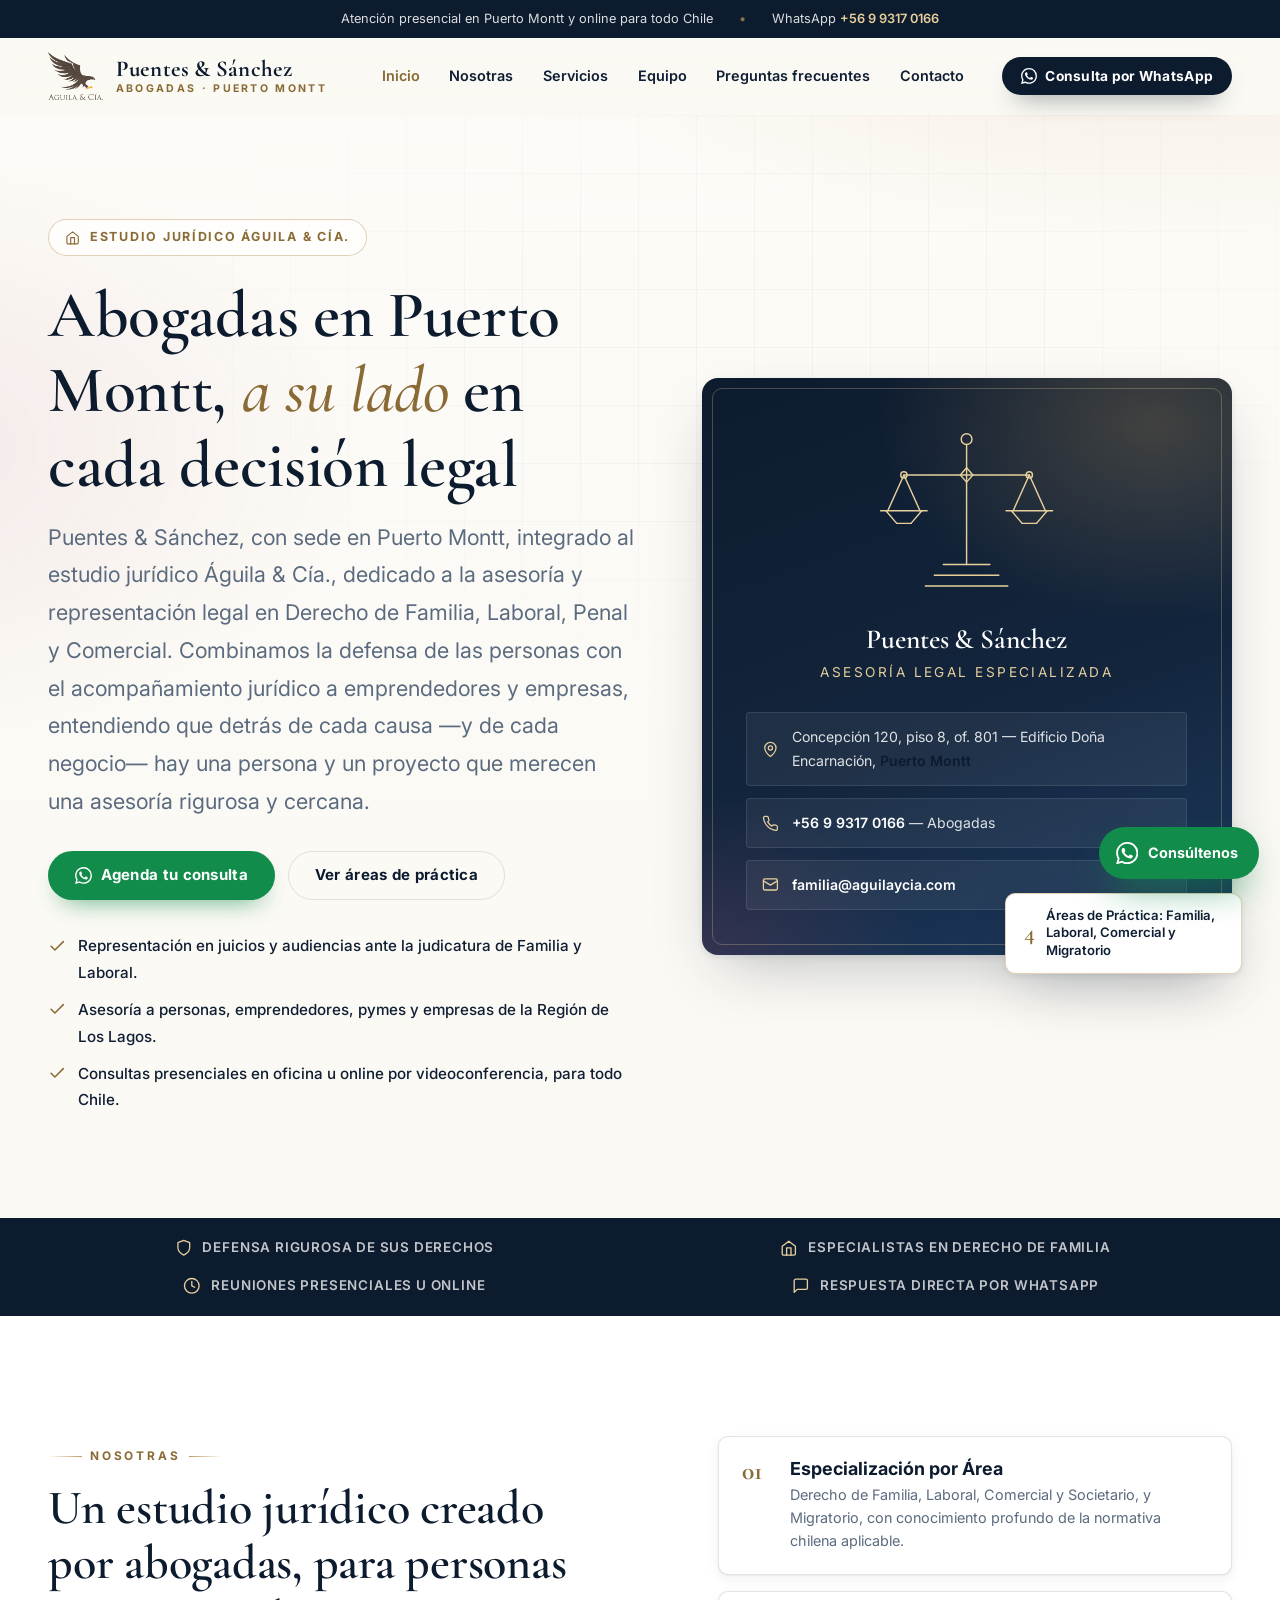
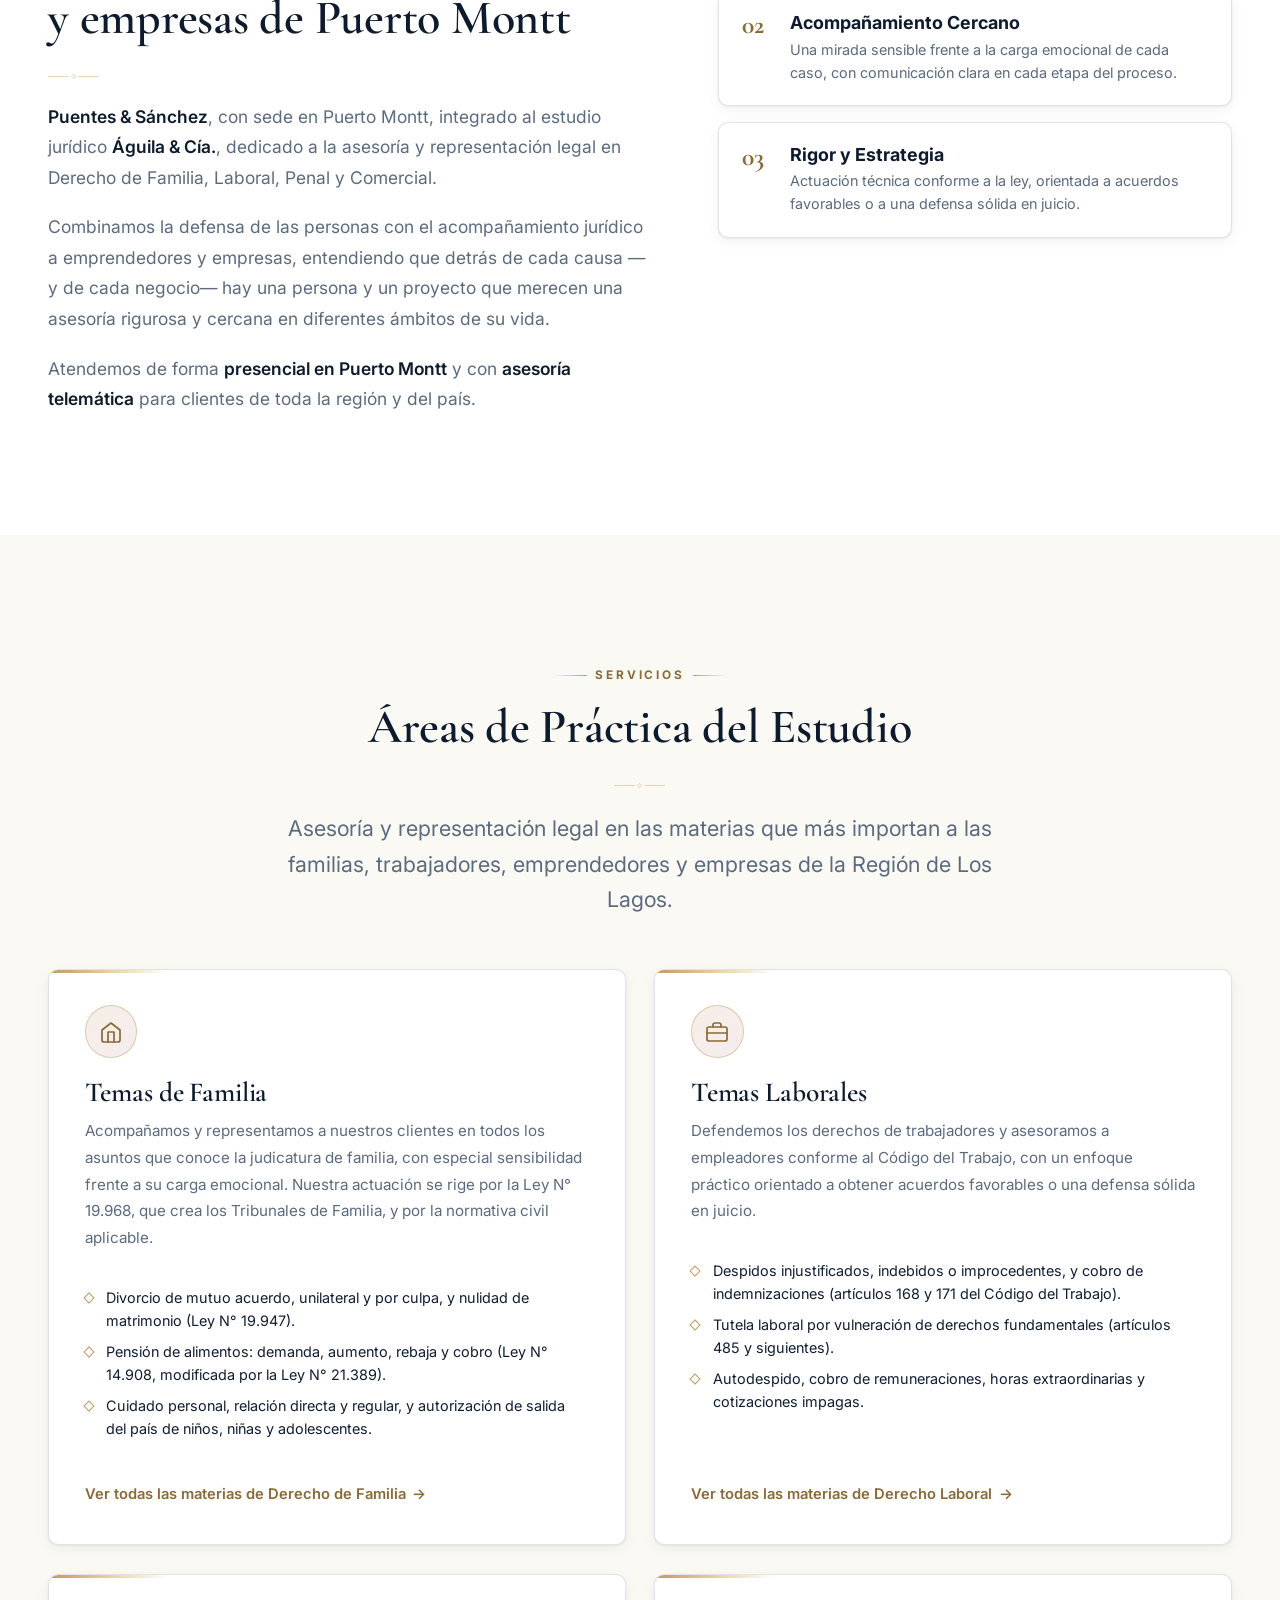
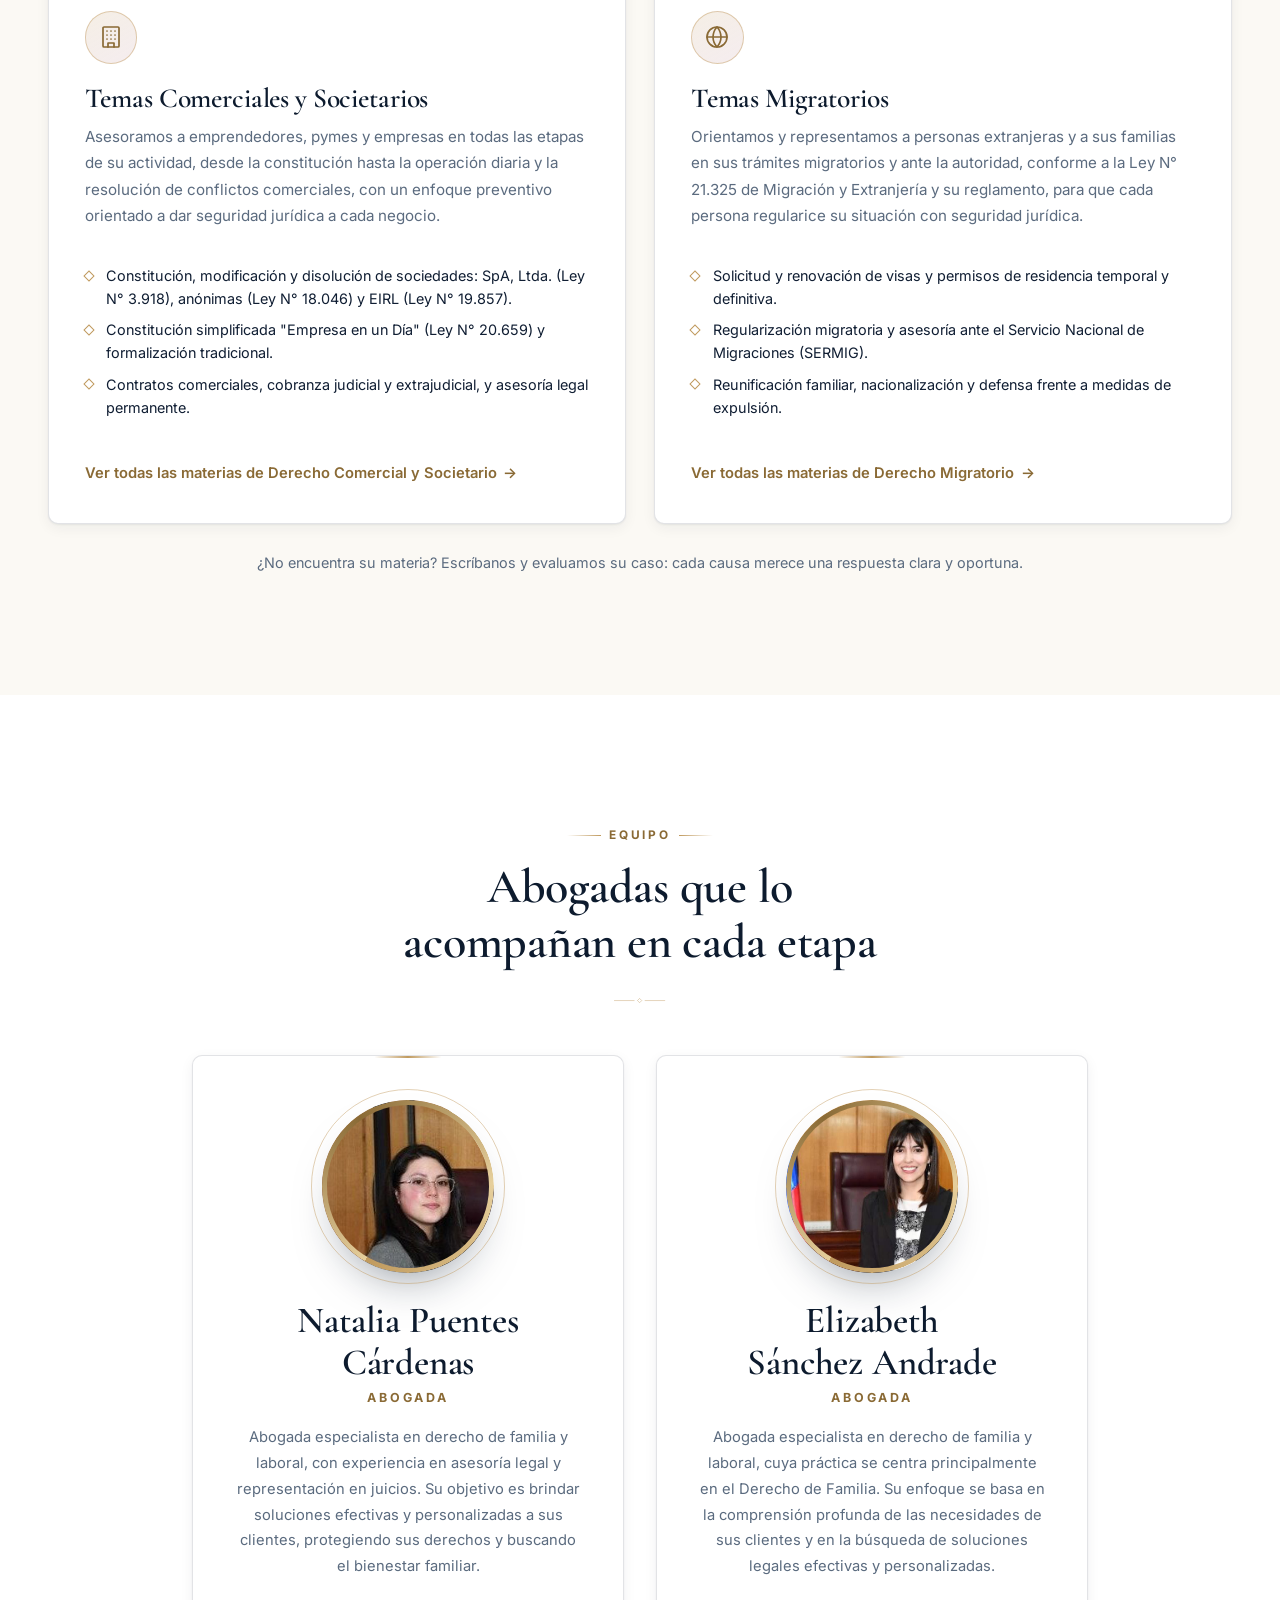
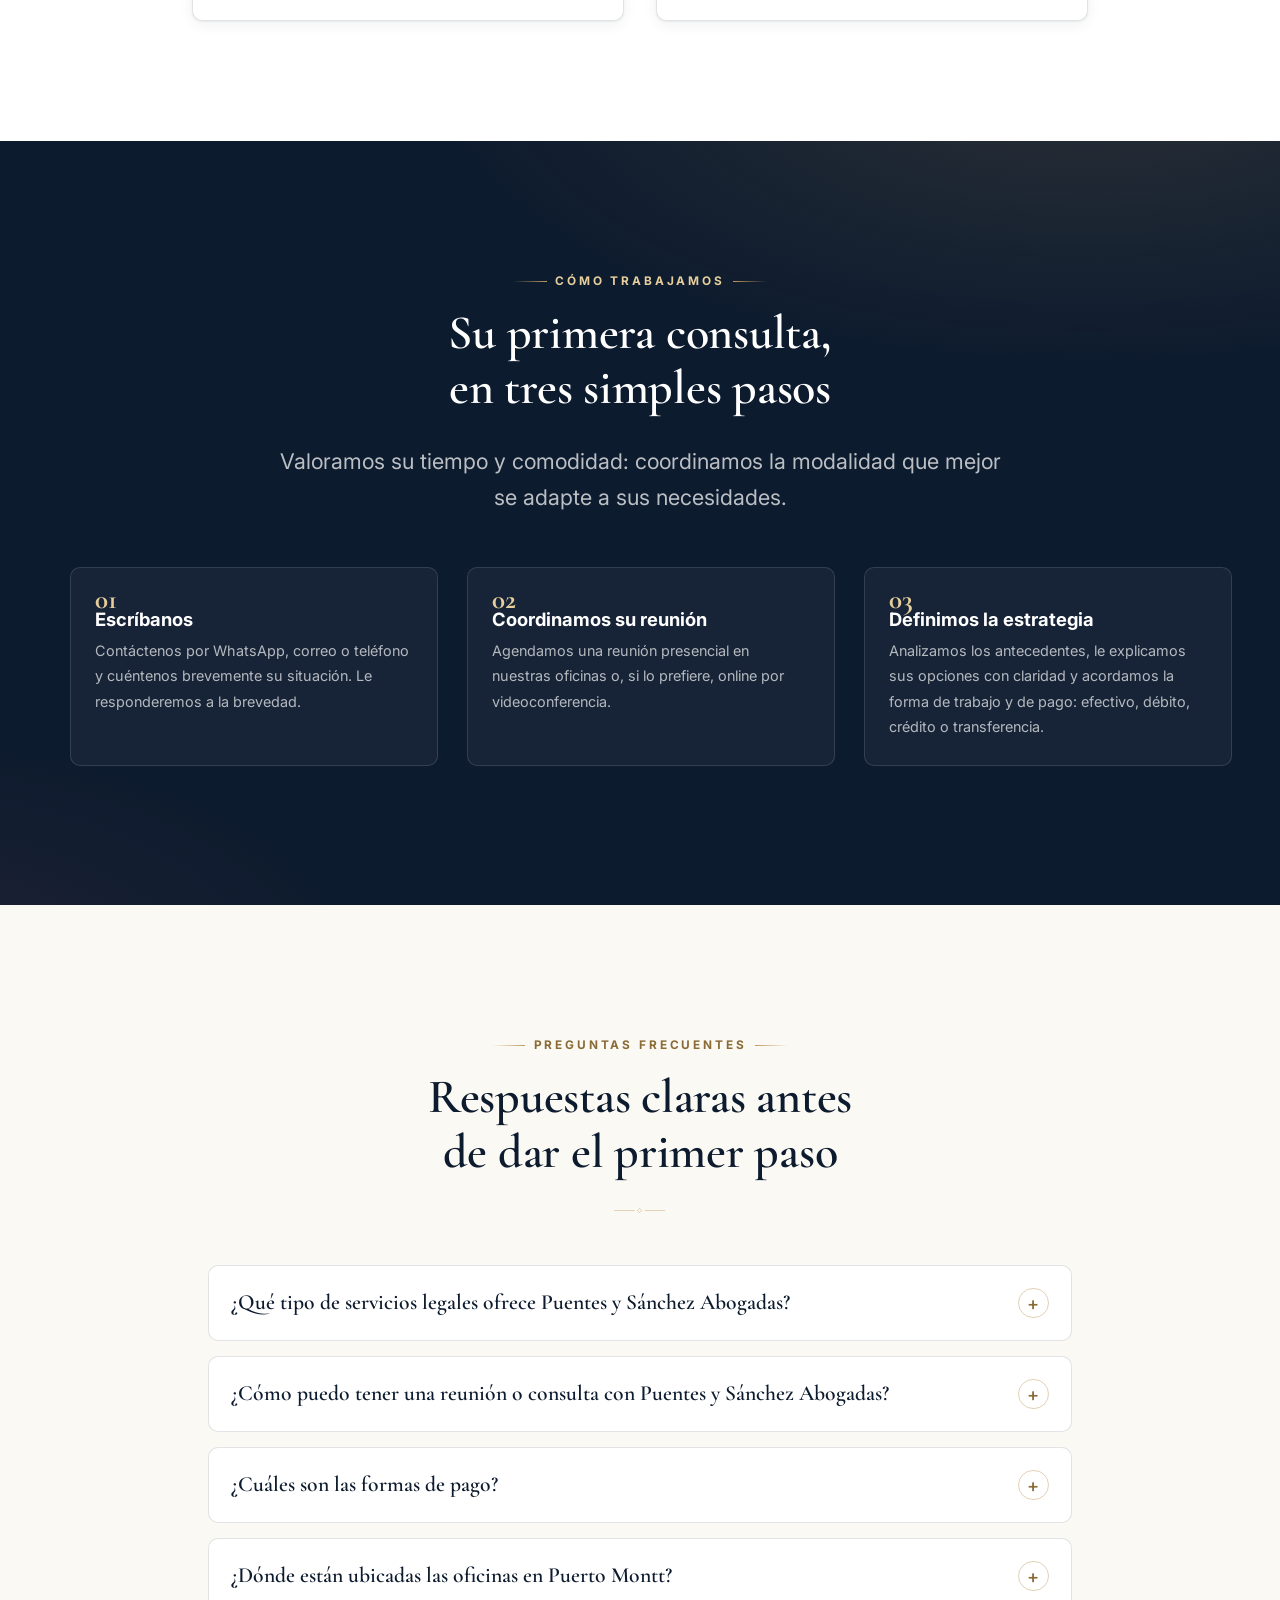
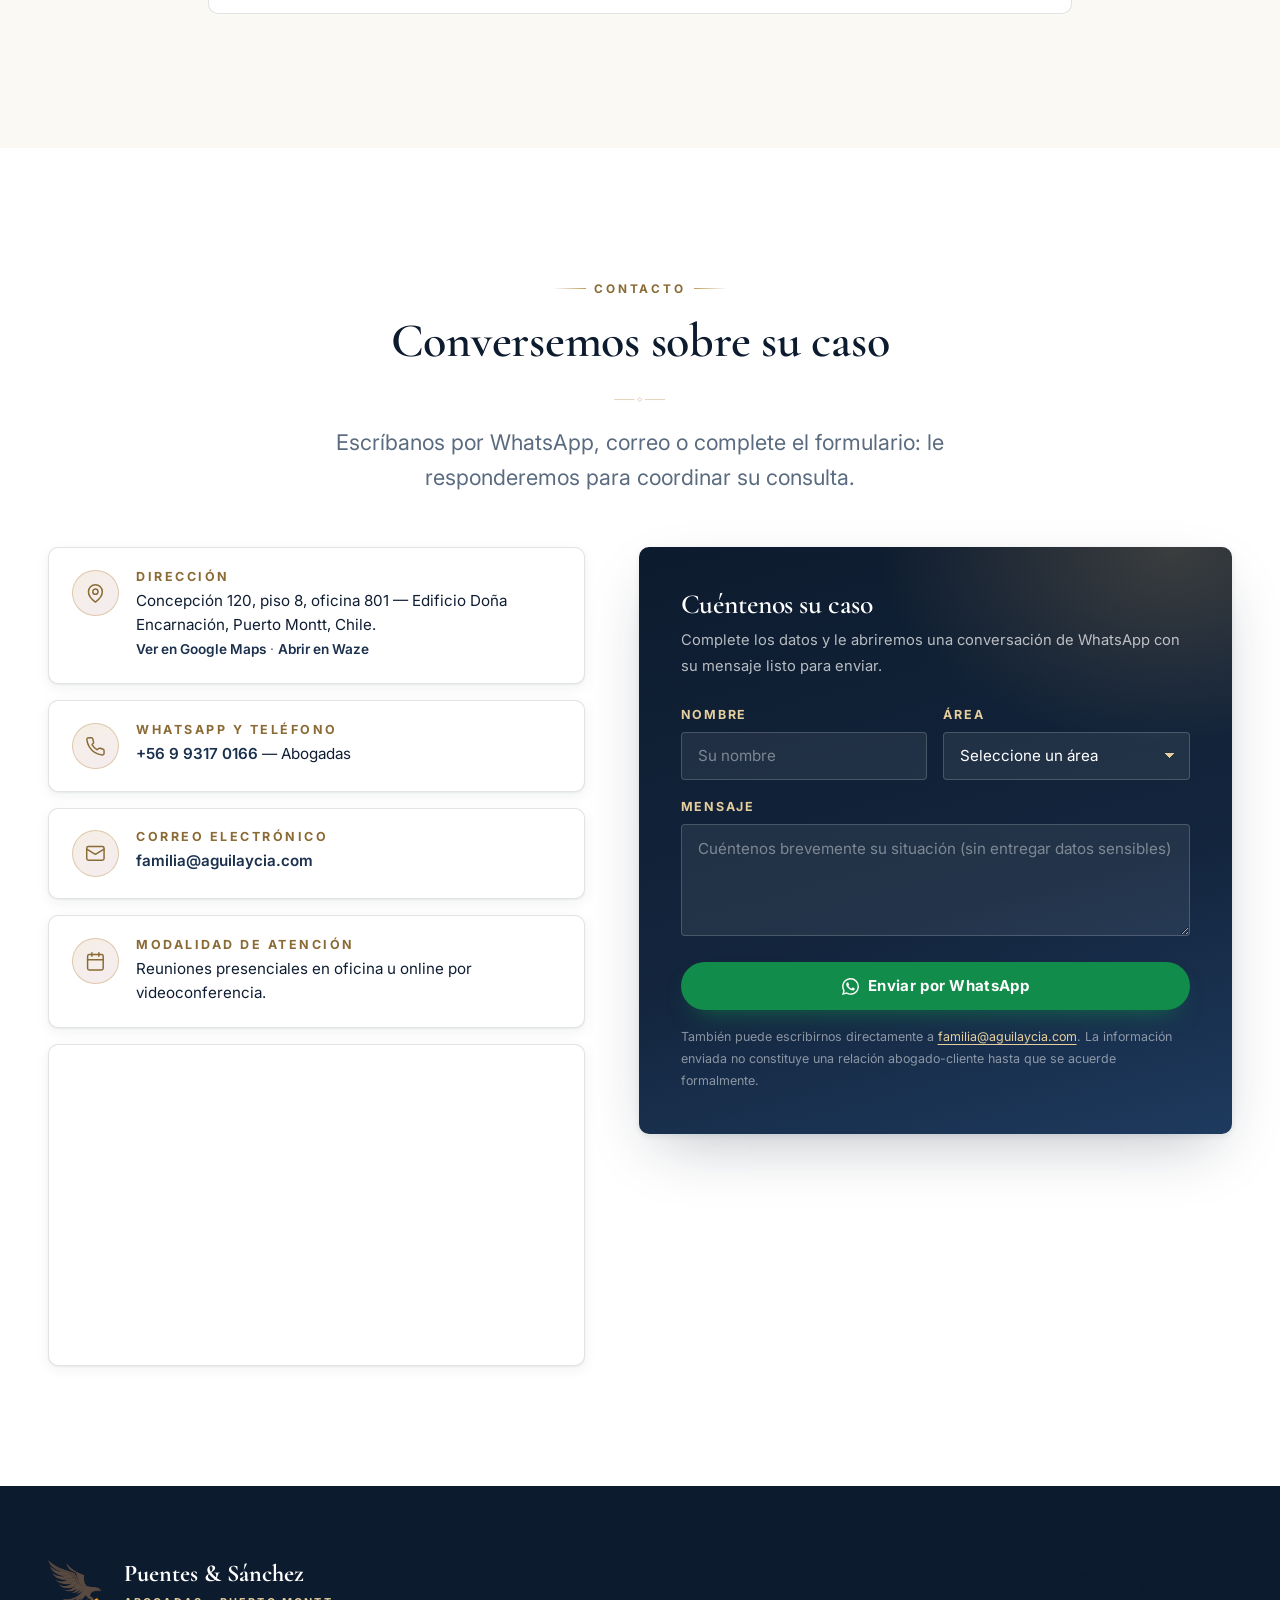
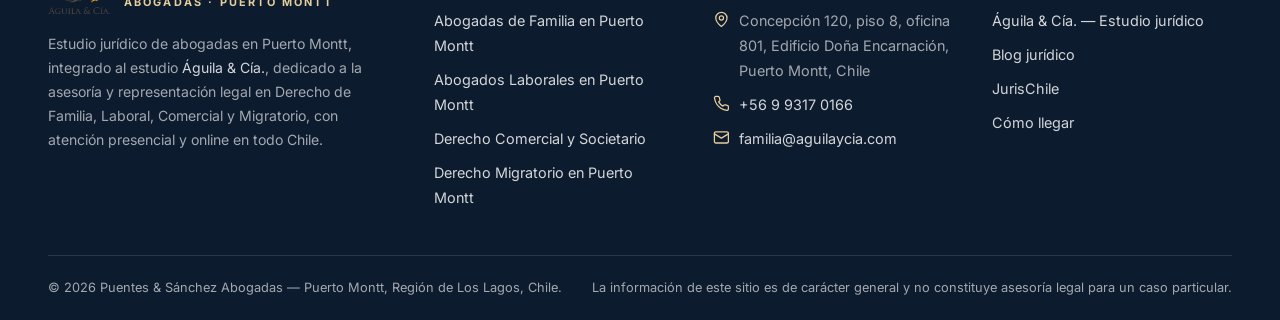
==== commit f7c329c2: "feat: integrar fotos de las abogadas con marco elegante de estudio juridico - Retratos reales de Nat" ====
--- a/index.html
+++ b/index.html
@@ -127,6 +127,7 @@
         "@id": "https://www.puentesysanchez.com/#natalia-puentes",
         "name": "Natalia Puentes Cárdenas",
         "jobTitle": "Abogada",
+        "image": "https://www.puentesysanchez.com/assets/img/equipo/natalia-puentes.jpg",
         "knowsAbout": ["Derecho de Familia", "Derecho Laboral"],
         "worksFor": { "@id": "https://www.puentesysanchez.com/#estudio" },
         "description": "Abogada especialista en derecho de familia y laboral, con experiencia en asesoría legal y representación en juicios."
@@ -136,6 +137,7 @@
         "@id": "https://www.puentesysanchez.com/#elizabeth-sanchez",
         "name": "Elizabeth Sánchez Andrade",
         "jobTitle": "Abogada",
+        "image": "https://www.puentesysanchez.com/assets/img/equipo/elizabeth-sanchez.jpg",
         "knowsAbout": ["Derecho de Familia", "Derecho Laboral"],
         "worksFor": { "@id": "https://www.puentesysanchez.com/#estudio" },
         "description": "Abogada especialista en derecho de familia y laboral, cuya práctica se centra principalmente en el Derecho de Familia."
@@ -470,13 +472,17 @@
         </div>
         <div class="team__grid">
           <article class="team-card" data-reveal>
-            <span class="team-card__avatar" aria-hidden="true">NP</span>
+            <div class="team-card__photo team-card__photo--natalia">
+              <img src="assets/img/equipo/natalia-puentes.jpg" alt="Natalia Puentes Cárdenas, abogada especialista en Derecho de Familia y Laboral en Puerto Montt" width="315" height="345" loading="lazy">
+            </div>
             <h3>Natalia Puentes Cárdenas</h3>
             <span class="team-card__role">Abogada</span>
             <p>Abogada especialista en derecho de familia y laboral, con experiencia en asesoría legal y representación en juicios. Su objetivo es brindar soluciones efectivas y personalizadas a sus clientes, protegiendo sus derechos y buscando el bienestar familiar.</p>
           </article>
           <article class="team-card" data-reveal style="--reveal-delay:.12s">
-            <span class="team-card__avatar" aria-hidden="true">ES</span>
+            <div class="team-card__photo team-card__photo--elizabeth">
+              <img src="assets/img/equipo/elizabeth-sanchez.jpg" alt="Elizabeth Sánchez Andrade, abogada especialista en Derecho de Familia en Puerto Montt" width="637" height="553" loading="lazy">
+            </div>
             <h3>Elizabeth Sánchez Andrade</h3>
             <span class="team-card__role">Abogada</span>
             <p>Abogada especialista en derecho de familia y laboral, cuya práctica se centra principalmente en el Derecho de Familia. Su enfoque se basa en la comprensión profunda de las necesidades de sus clientes y en la búsqueda de soluciones legales efectivas y personalizadas.</p>
--- a/assets/css/estilos.css
+++ b/assets/css/estilos.css
@@ -708,23 +708,52 @@
   transition: transform 0.24s ease, border-color 0.24s ease, box-shadow 0.24s ease;
 }
 .team-card:hover { transform: translateY(-4px); border-color: var(--line-gold); box-shadow: var(--shadow-lg); }
-.team-card__avatar {
-  display: flex;
-  align-items: center;
-  justify-content: center;
-  width: 6.2rem;
-  height: 6.2rem;
-  margin: 0 auto 1.3rem;
+.team-card__photo {
+  position: relative;
+  width: 10.8rem;
+  height: 10.8rem;
+  margin: 0 auto 1.7rem;
   border-radius: 999px;
-  background: linear-gradient(150deg, var(--navy) 20%, var(--navy-700));
-  border: 1px solid var(--line-gold);
-  box-shadow: inset 0 0 0 6px rgba(192, 154, 94, 0.14);
-  font-family: var(--font-display);
-  font-size: 2rem;
-  font-weight: 700;
-  color: var(--gold-300);
-  letter-spacing: 0.04em;
-}
+  overflow: hidden;
+  box-shadow: 0 24px 48px -24px rgba(13, 27, 46, 0.55);
+  outline: 1px solid var(--line-gold);
+  outline-offset: 0.65rem;
+}
+.team-card::before {
+  content: "";
+  position: absolute;
+  top: 0;
+  left: 50%;
+  width: 4.2rem;
+  height: 2px;
+  transform: translateX(-50%);
+  background: linear-gradient(90deg, transparent, var(--gold), transparent);
+}
+.team-card { padding-top: clamp(2rem, 1.4rem + 2vw, 2.8rem); }
+.team-card__photo::after {
+  content: "";
+  position: absolute;
+  inset: 0;
+  border-radius: inherit;
+  padding: 5px;
+  background: conic-gradient(from 210deg, var(--gold-300), var(--gold-600) 32%, var(--gold-300) 66%, var(--gold));
+  -webkit-mask: linear-gradient(#000 0 0) content-box, linear-gradient(#000 0 0);
+  mask: linear-gradient(#000 0 0) content-box, linear-gradient(#000 0 0);
+  -webkit-mask-composite: xor;
+  mask-composite: exclude;
+  pointer-events: none;
+  z-index: 2;
+}
+.team-card__photo img {
+  width: 100%;
+  height: 100%;
+  object-fit: cover;
+  border-radius: inherit;
+  transform: scale(var(--zoom, 1));
+  transform-origin: var(--origin, 50% 50%);
+}
+.team-card__photo--natalia img { --zoom: 1.52; --origin: 100% 24%; }
+.team-card__photo--elizabeth img { --zoom: 1.32; --origin: 80% 36%; }
 .team-card h3 { margin-bottom: 0.15rem; font-size: var(--step-3); }
 .team-card__role {
   display: block;
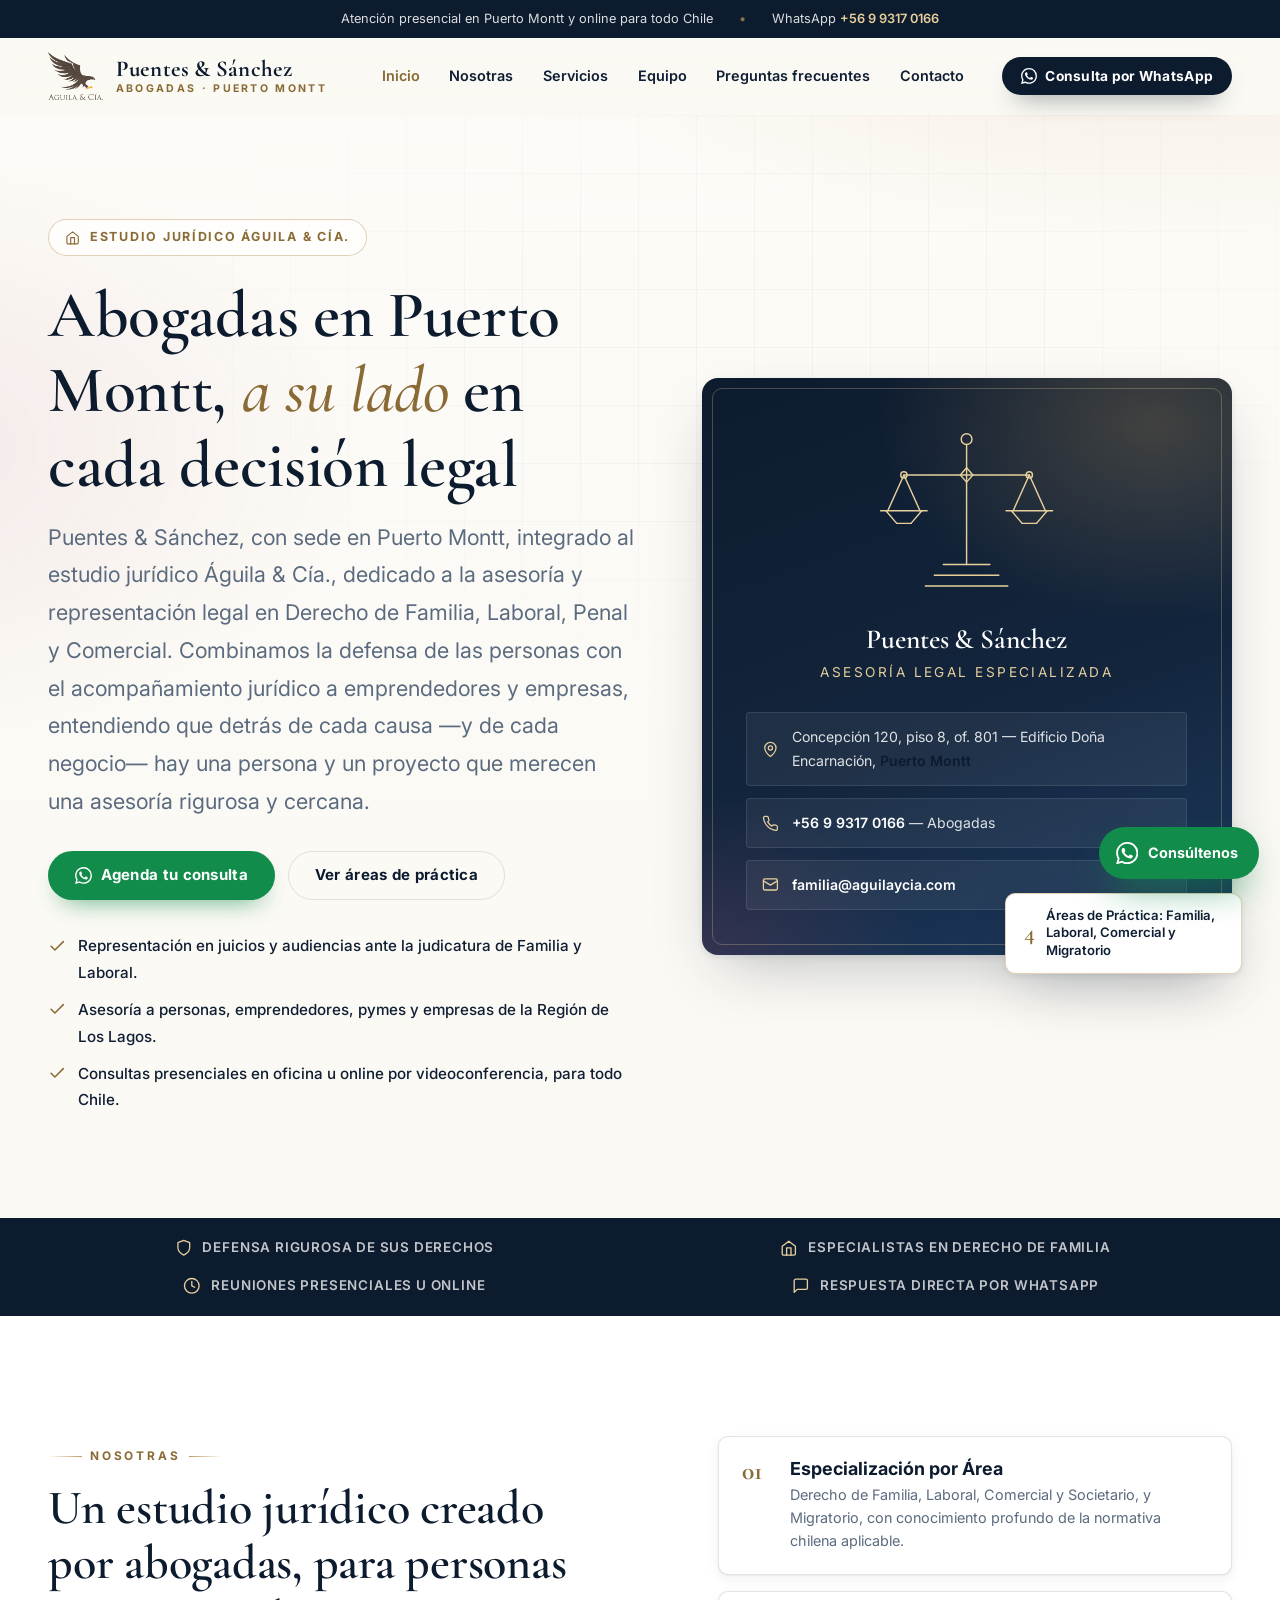
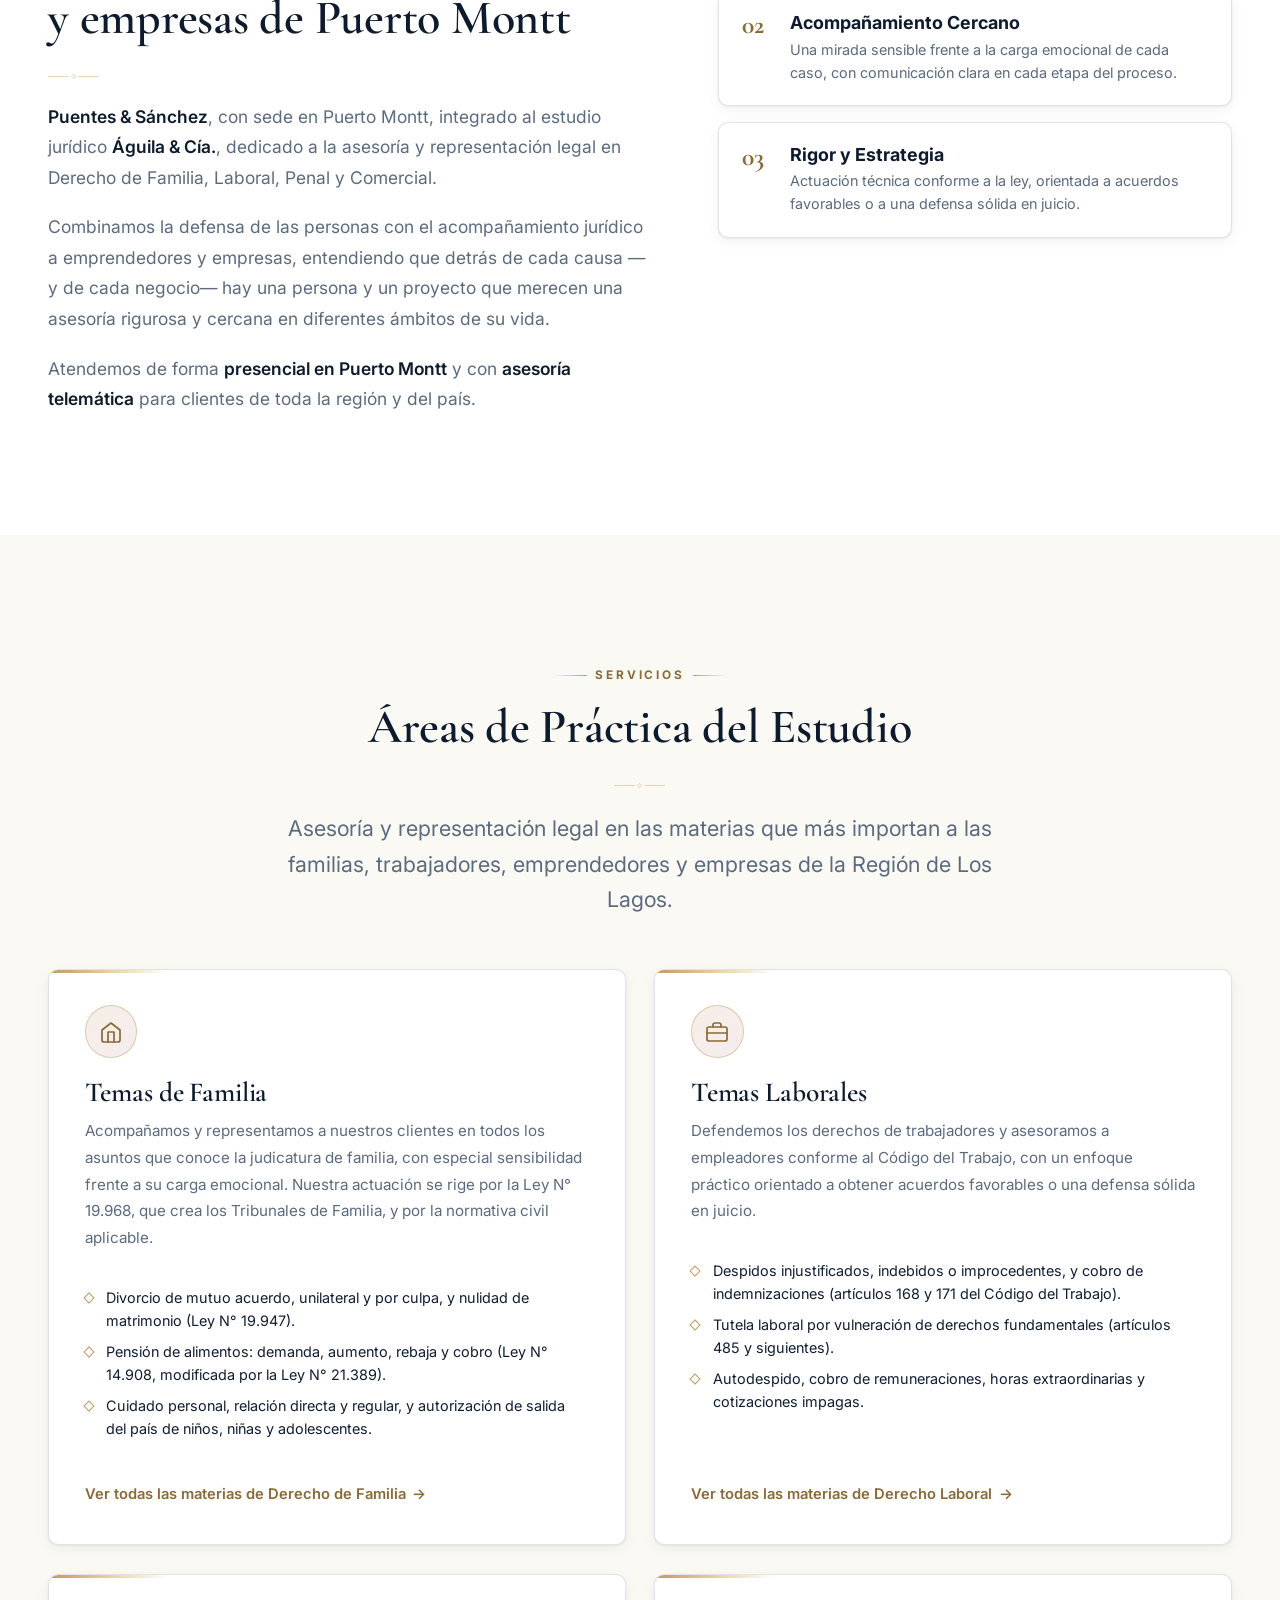
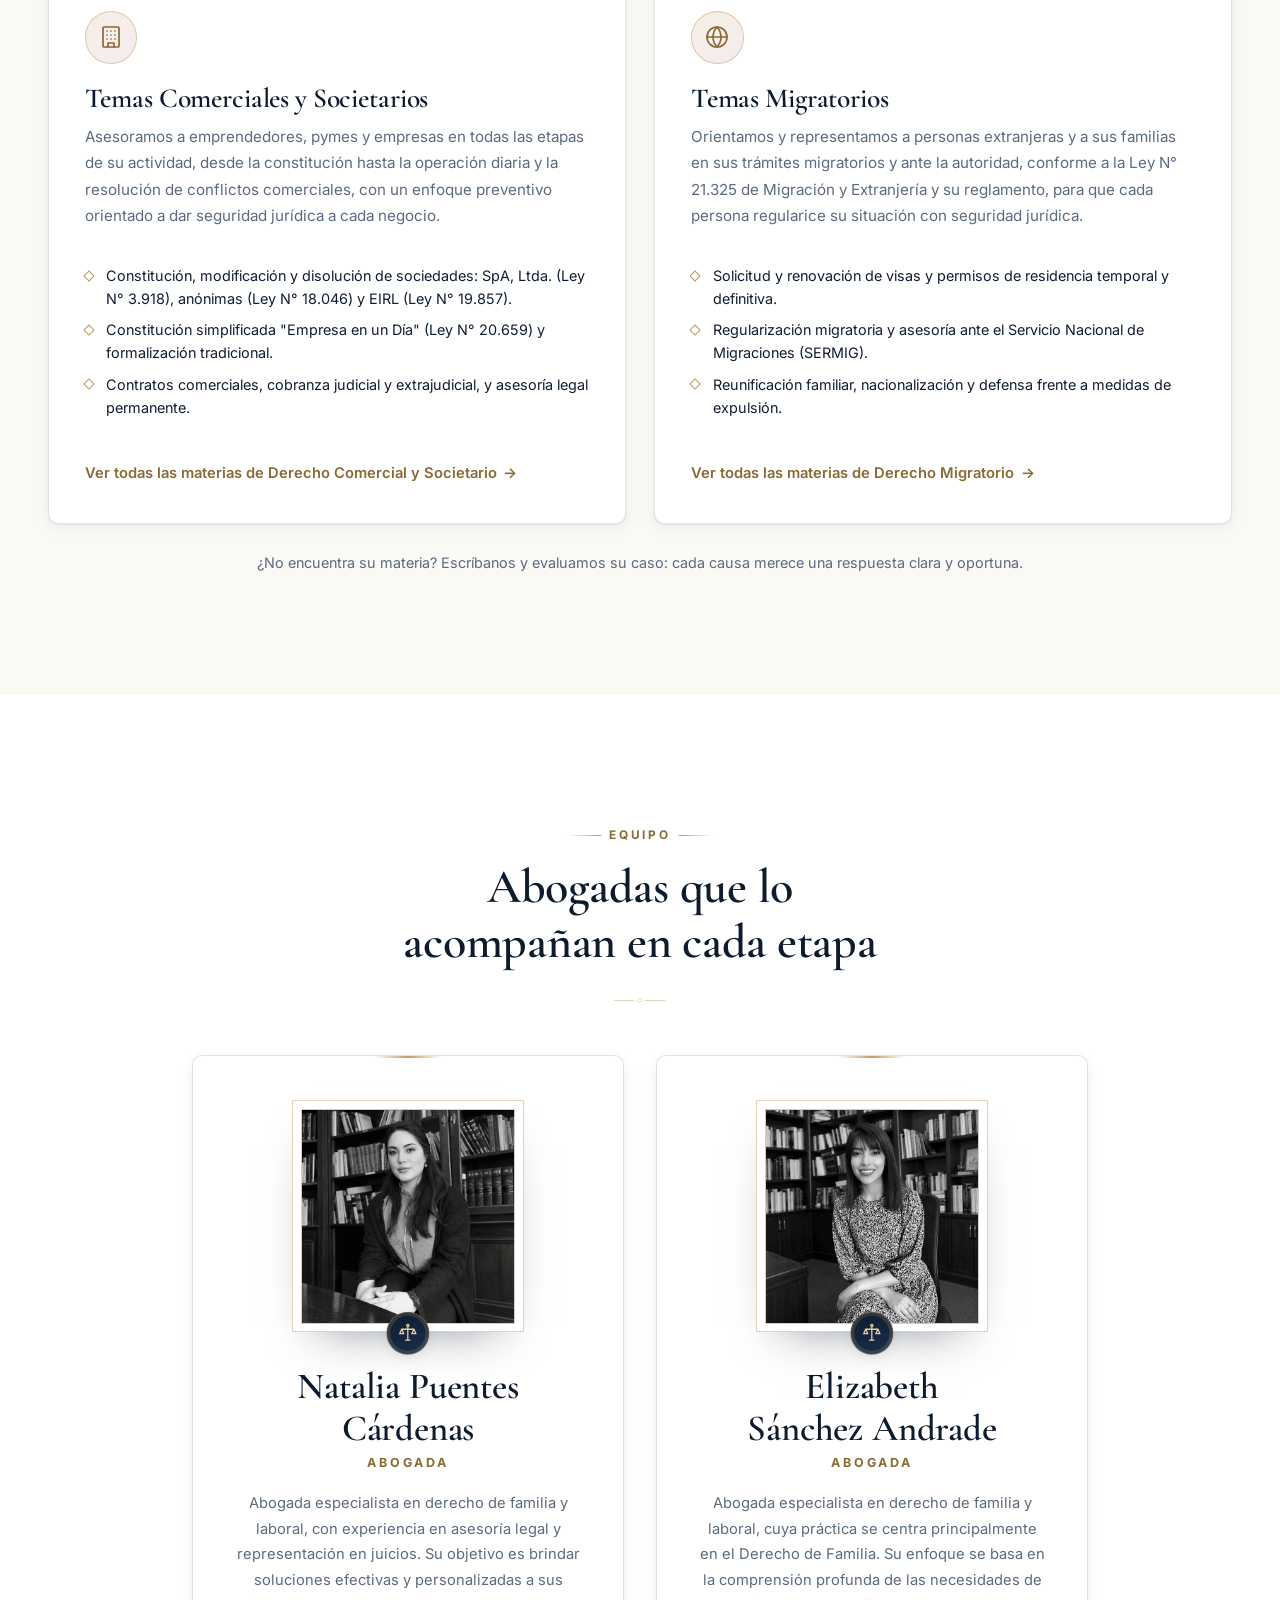
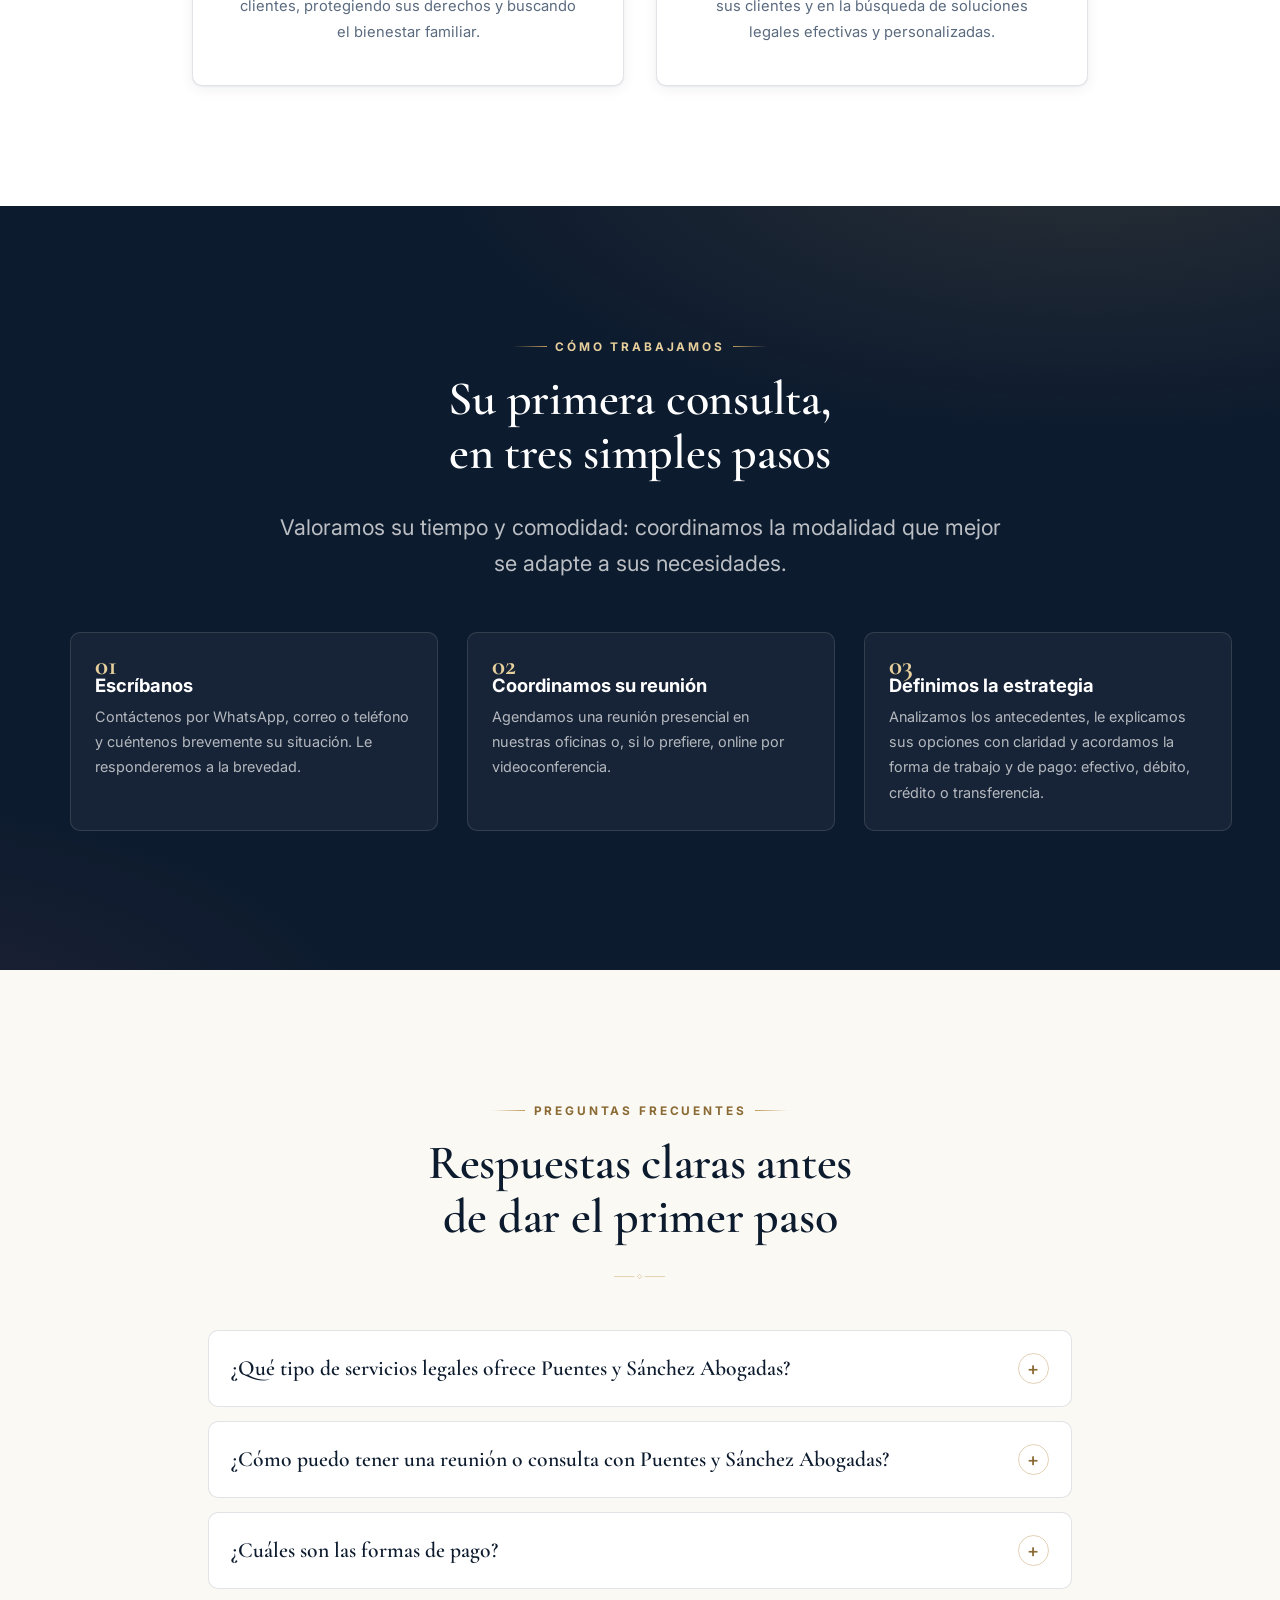
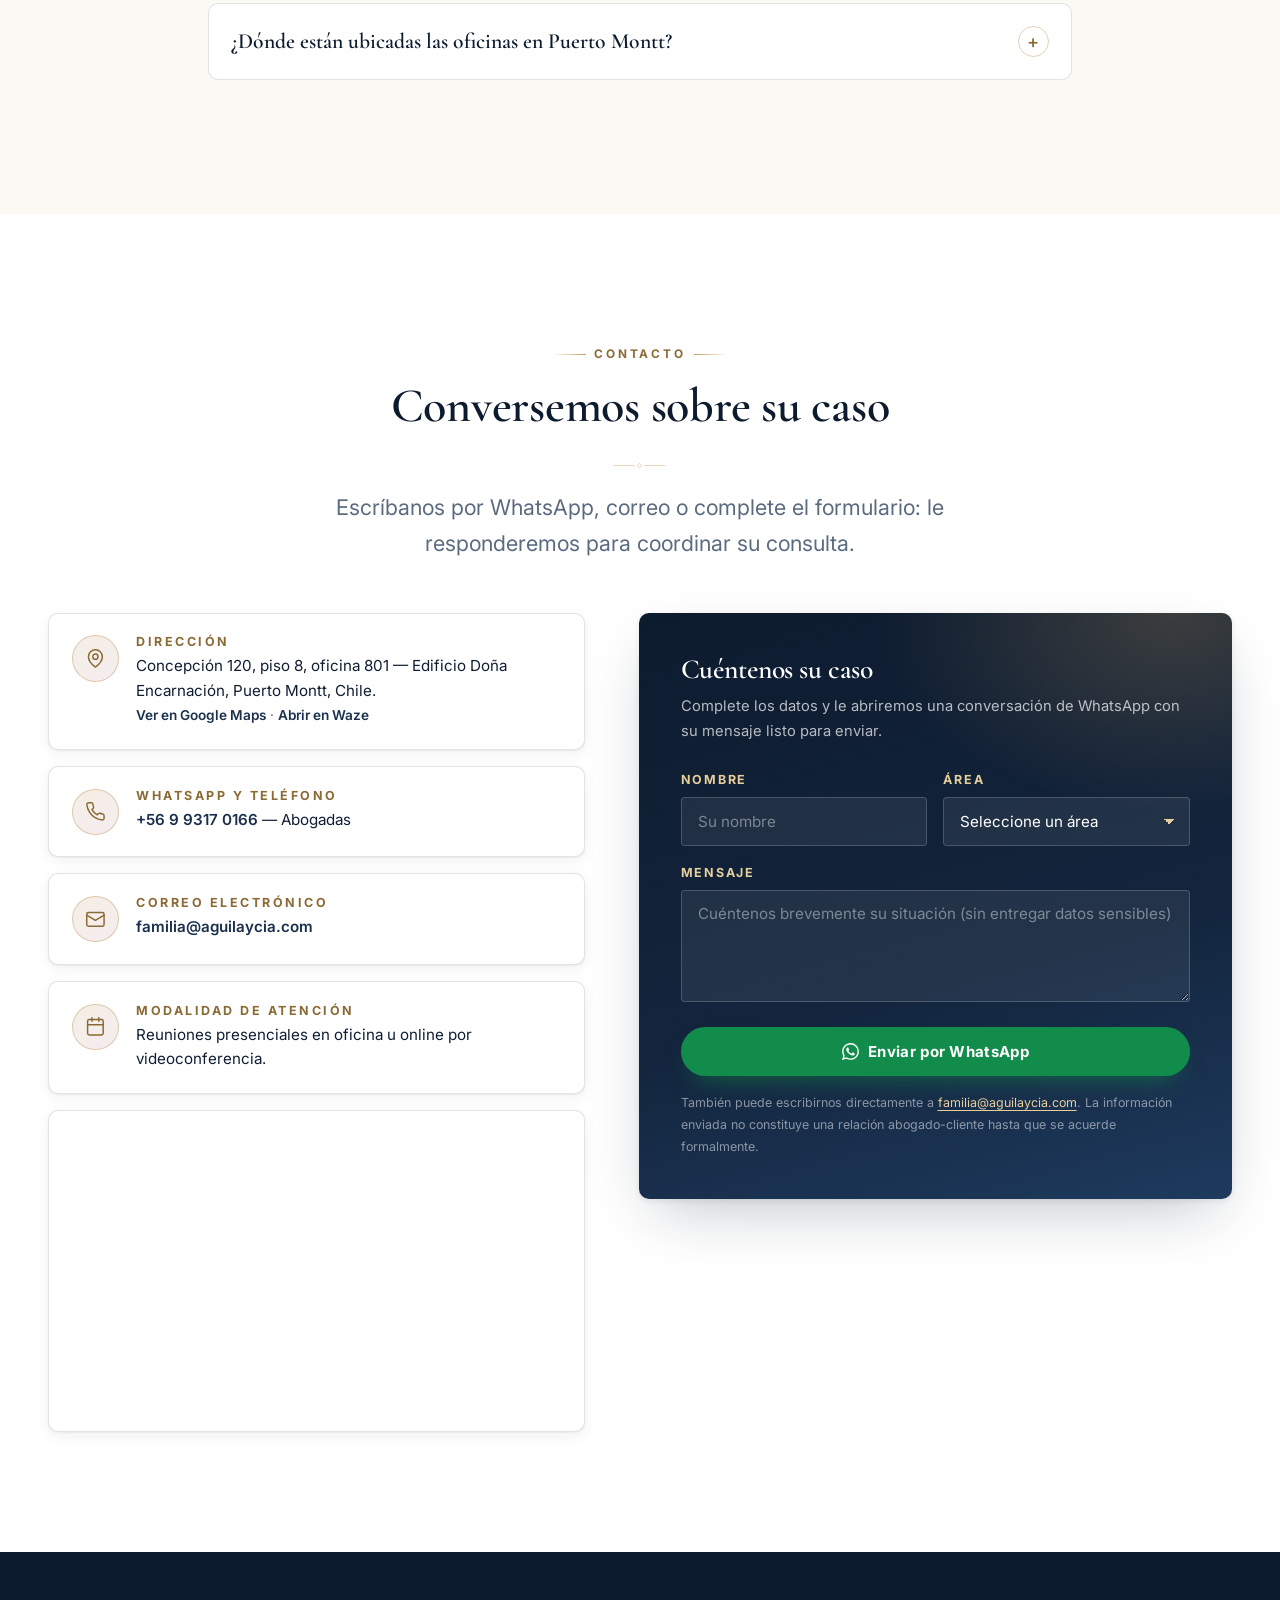
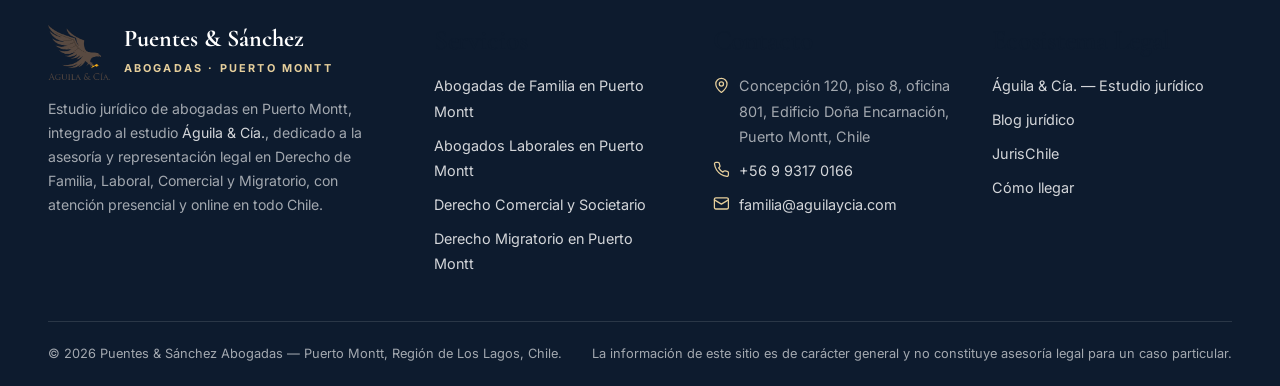
==== commit a7c25f0b: "feat: retratos profesionales HD en marco legal para el equipo - Reemplaza fotos de tribunal por retr" ====
--- a/index.html
+++ b/index.html
@@ -472,16 +472,22 @@
         </div>
         <div class="team__grid">
           <article class="team-card" data-reveal>
-            <div class="team-card__photo team-card__photo--natalia">
-              <img src="assets/img/equipo/natalia-puentes.jpg" alt="Natalia Puentes Cárdenas, abogada especialista en Derecho de Familia y Laboral en Puerto Montt" width="315" height="345" loading="lazy">
+            <div class="team-card__photo">
+              <img src="assets/img/equipo/natalia-puentes.jpg" alt="Natalia Puentes Cárdenas, abogada especialista en Derecho de Familia y Laboral en Puerto Montt" width="600" height="600" loading="lazy">
+              <span class="team-card__photo-seal" aria-hidden="true">
+                <svg viewBox="0 0 24 24" fill="none" stroke="currentColor" stroke-width="1.5" stroke-linecap="round" stroke-linejoin="round"><circle cx="12" cy="3.2" r="1.3"/><path d="M12 4.5v15.5"/><path d="M5 7.5h14"/><path d="M5 7.5 2.6 12.6h4.8z"/><path d="M19 7.5l-2.4 5.1h4.8z"/><path d="M9.5 20h5"/></svg>
+              </span>
             </div>
             <h3>Natalia Puentes Cárdenas</h3>
             <span class="team-card__role">Abogada</span>
             <p>Abogada especialista en derecho de familia y laboral, con experiencia en asesoría legal y representación en juicios. Su objetivo es brindar soluciones efectivas y personalizadas a sus clientes, protegiendo sus derechos y buscando el bienestar familiar.</p>
           </article>
           <article class="team-card" data-reveal style="--reveal-delay:.12s">
-            <div class="team-card__photo team-card__photo--elizabeth">
-              <img src="assets/img/equipo/elizabeth-sanchez.jpg" alt="Elizabeth Sánchez Andrade, abogada especialista en Derecho de Familia en Puerto Montt" width="637" height="553" loading="lazy">
+            <div class="team-card__photo">
+              <img src="assets/img/equipo/elizabeth-sanchez.jpg" alt="Elizabeth Sánchez Andrade, abogada especialista en Derecho de Familia en Puerto Montt" width="600" height="600" loading="lazy">
+              <span class="team-card__photo-seal" aria-hidden="true">
+                <svg viewBox="0 0 24 24" fill="none" stroke="currentColor" stroke-width="1.5" stroke-linecap="round" stroke-linejoin="round"><circle cx="12" cy="3.2" r="1.3"/><path d="M12 4.5v15.5"/><path d="M5 7.5h14"/><path d="M5 7.5 2.6 12.6h4.8z"/><path d="M19 7.5l-2.4 5.1h4.8z"/><path d="M9.5 20h5"/></svg>
+              </span>
             </div>
             <h3>Elizabeth Sánchez Andrade</h3>
             <span class="team-card__role">Abogada</span>
--- a/assets/css/estilos.css
+++ b/assets/css/estilos.css
@@ -710,15 +710,45 @@
 .team-card:hover { transform: translateY(-4px); border-color: var(--line-gold); box-shadow: var(--shadow-lg); }
 .team-card__photo {
   position: relative;
-  width: 10.8rem;
-  height: 10.8rem;
-  margin: 0 auto 1.7rem;
+  width: min(14.5rem, 82%);
+  margin: 0 auto 2.1rem;
+  padding: 0.55rem;
+  background: var(--paper);
+  border: 1px solid var(--line-gold);
+  box-shadow: 0 22px 44px -26px rgba(13, 27, 46, 0.5);
+}
+.team-card__photo::before {
+  content: "";
+  position: absolute;
+  inset: calc(0.55rem - 1px);
+  border: 1px solid rgba(16, 30, 51, 0.22);
+  pointer-events: none;
+  z-index: 2;
+}
+.team-card__photo img {
+  display: block;
+  width: 100%;
+  aspect-ratio: 1 / 1;
+  object-fit: cover;
+  filter: contrast(1.03);
+}
+.team-card__photo-seal {
+  position: absolute;
+  left: 50%;
+  bottom: 0;
+  transform: translate(-50%, 55%);
+  display: grid;
+  place-items: center;
+  width: 2.7rem;
+  height: 2.7rem;
   border-radius: 999px;
-  overflow: hidden;
-  box-shadow: 0 24px 48px -24px rgba(13, 27, 46, 0.55);
-  outline: 1px solid var(--line-gold);
-  outline-offset: 0.65rem;
-}
+  background: linear-gradient(160deg, var(--navy), var(--navy-700));
+  border: 1px solid var(--line-gold);
+  box-shadow: var(--shadow-sm), inset 0 0 0 3px rgba(192, 154, 94, 0.2);
+  color: var(--gold-300);
+  z-index: 3;
+}
+.team-card__photo-seal svg { width: 1.3rem; height: 1.3rem; }
 .team-card::before {
   content: "";
   position: absolute;
@@ -730,30 +760,6 @@
   background: linear-gradient(90deg, transparent, var(--gold), transparent);
 }
 .team-card { padding-top: clamp(2rem, 1.4rem + 2vw, 2.8rem); }
-.team-card__photo::after {
-  content: "";
-  position: absolute;
-  inset: 0;
-  border-radius: inherit;
-  padding: 5px;
-  background: conic-gradient(from 210deg, var(--gold-300), var(--gold-600) 32%, var(--gold-300) 66%, var(--gold));
-  -webkit-mask: linear-gradient(#000 0 0) content-box, linear-gradient(#000 0 0);
-  mask: linear-gradient(#000 0 0) content-box, linear-gradient(#000 0 0);
-  -webkit-mask-composite: xor;
-  mask-composite: exclude;
-  pointer-events: none;
-  z-index: 2;
-}
-.team-card__photo img {
-  width: 100%;
-  height: 100%;
-  object-fit: cover;
-  border-radius: inherit;
-  transform: scale(var(--zoom, 1));
-  transform-origin: var(--origin, 50% 50%);
-}
-.team-card__photo--natalia img { --zoom: 1.52; --origin: 100% 24%; }
-.team-card__photo--elizabeth img { --zoom: 1.32; --origin: 80% 36%; }
 .team-card h3 { margin-bottom: 0.15rem; font-size: var(--step-3); }
 .team-card__role {
   display: block;
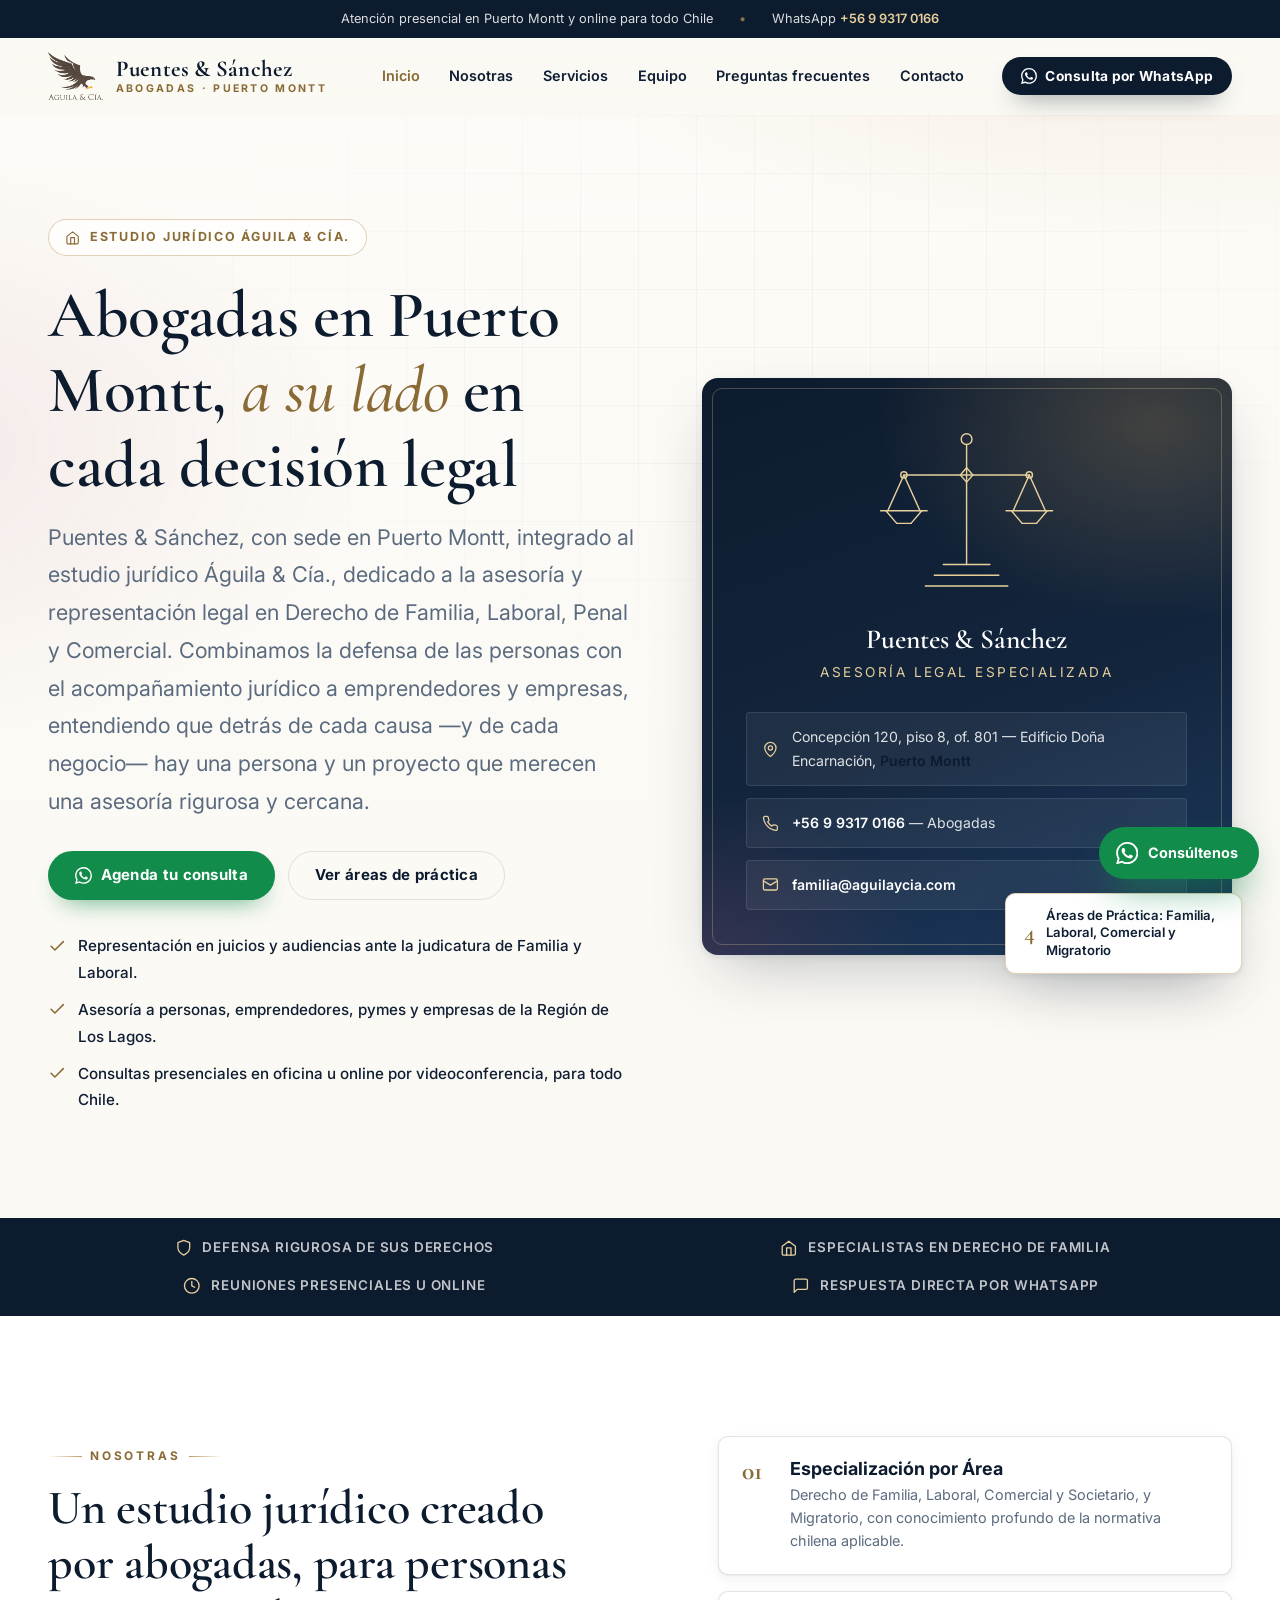
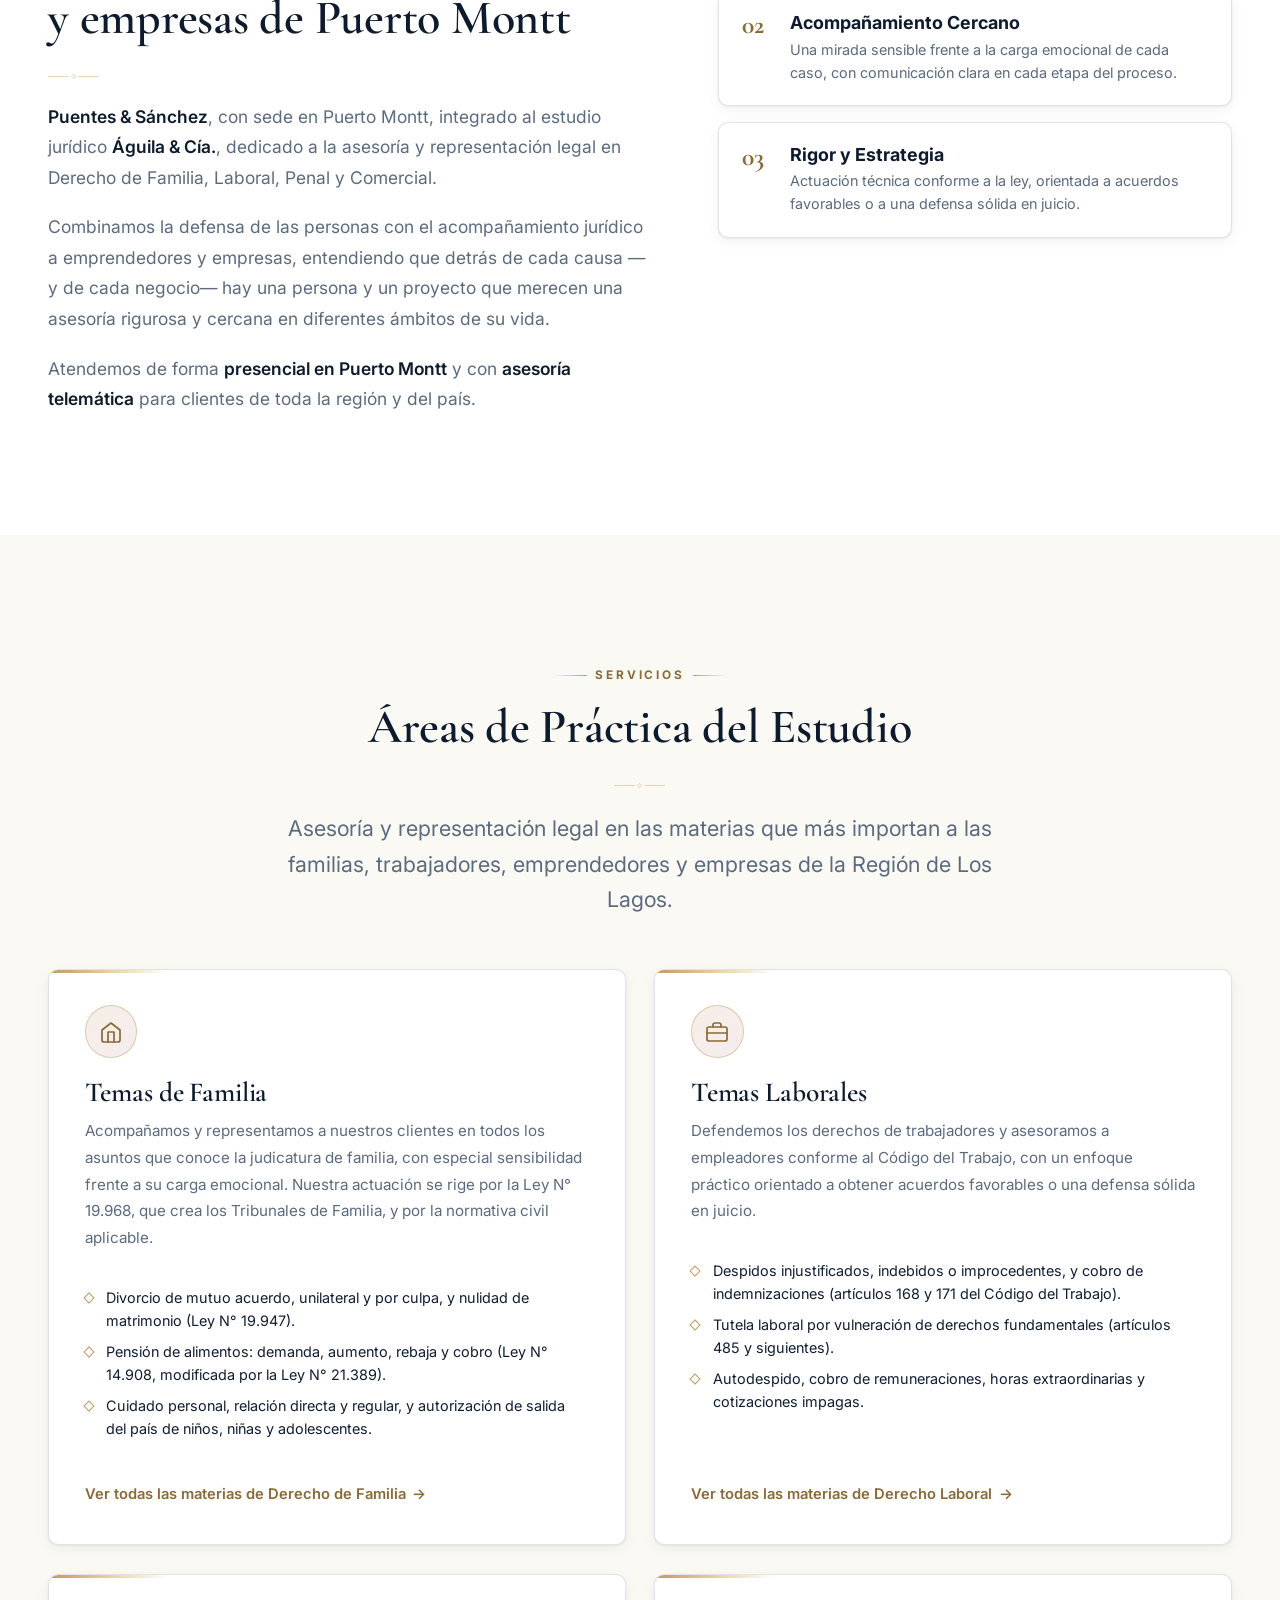
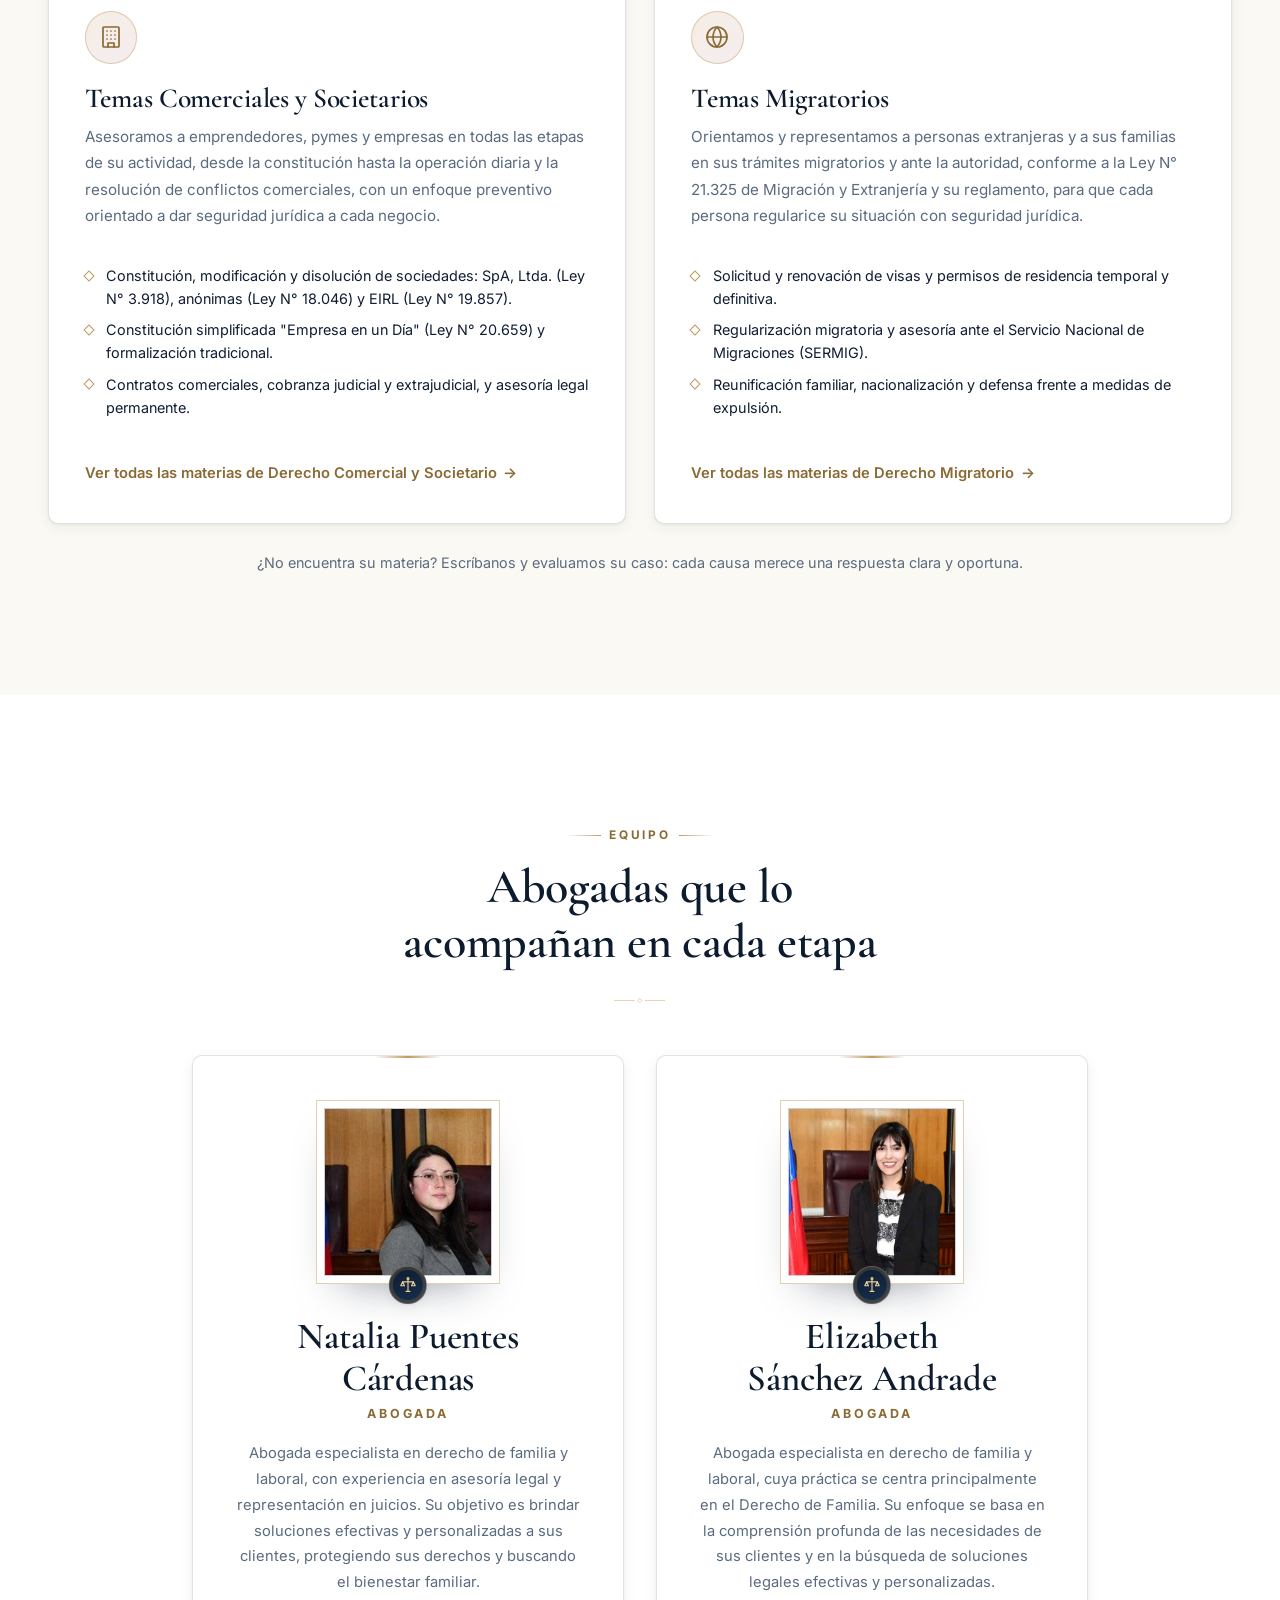
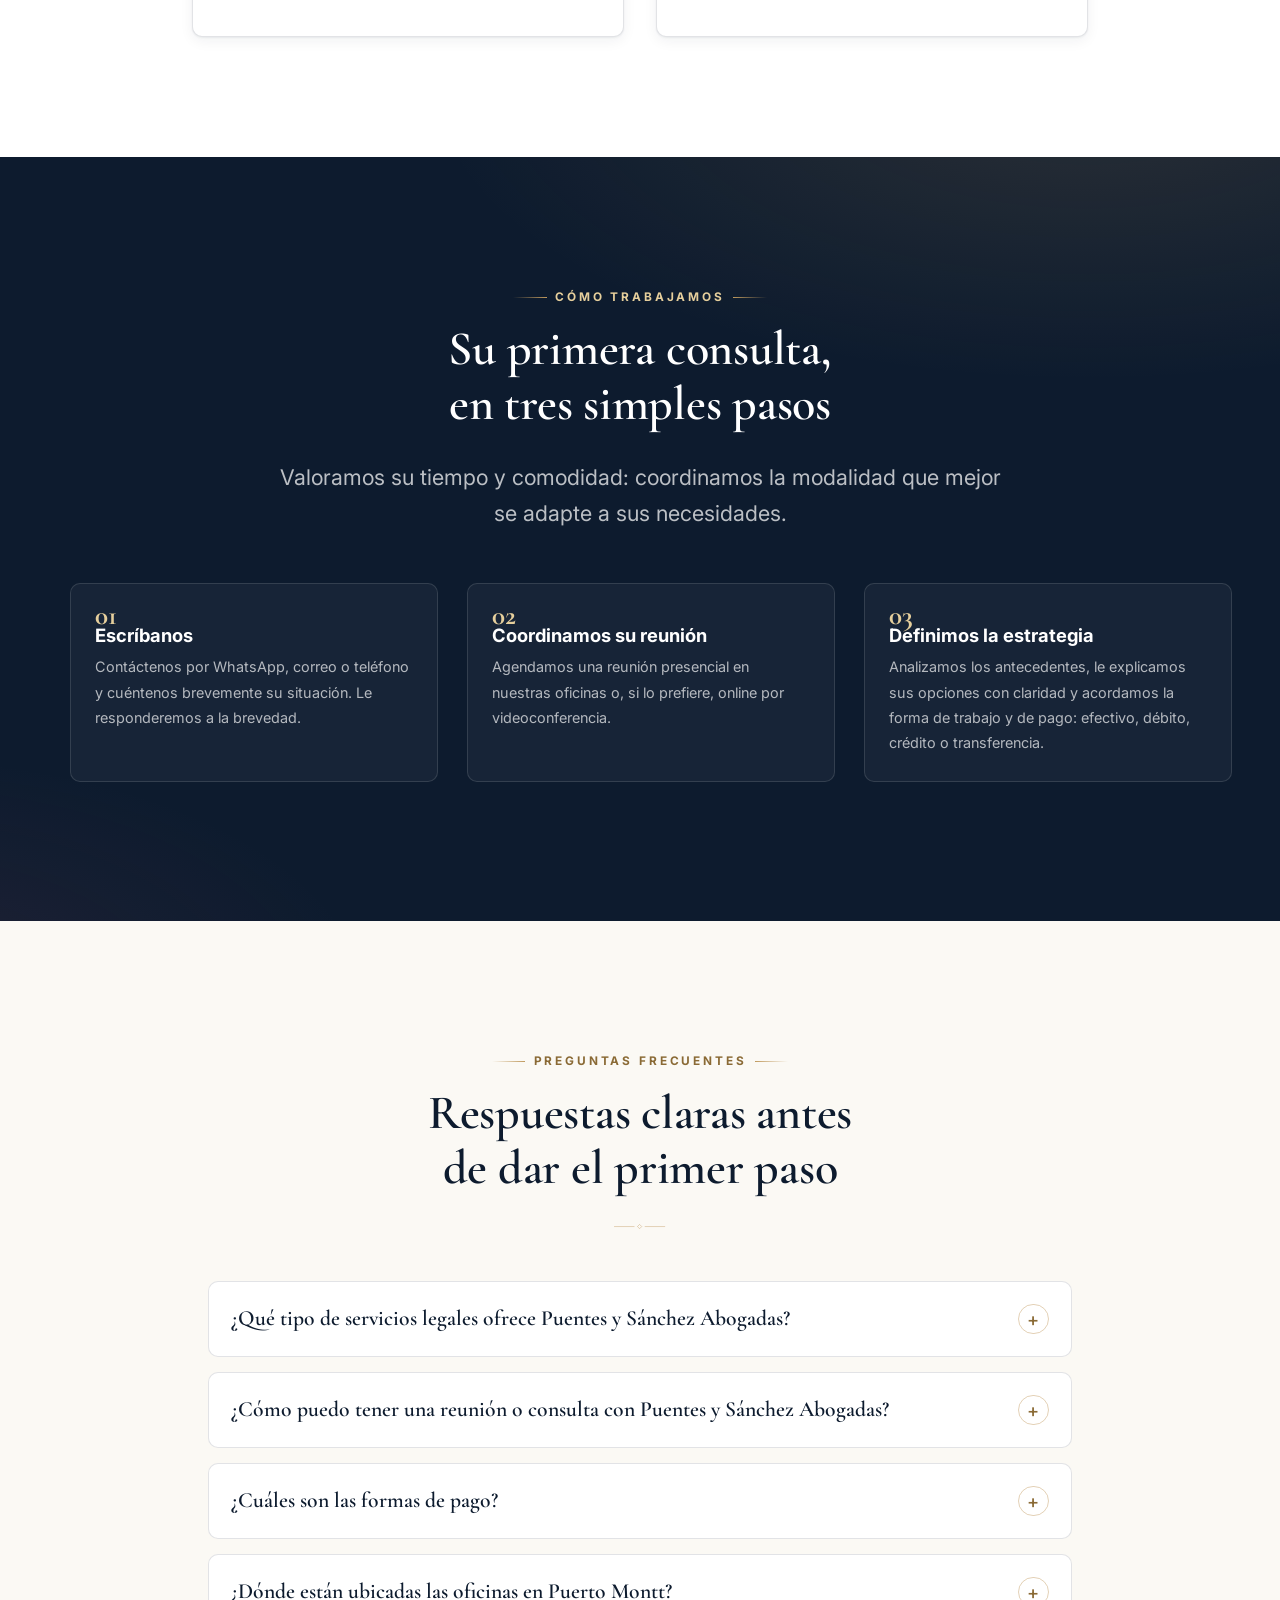
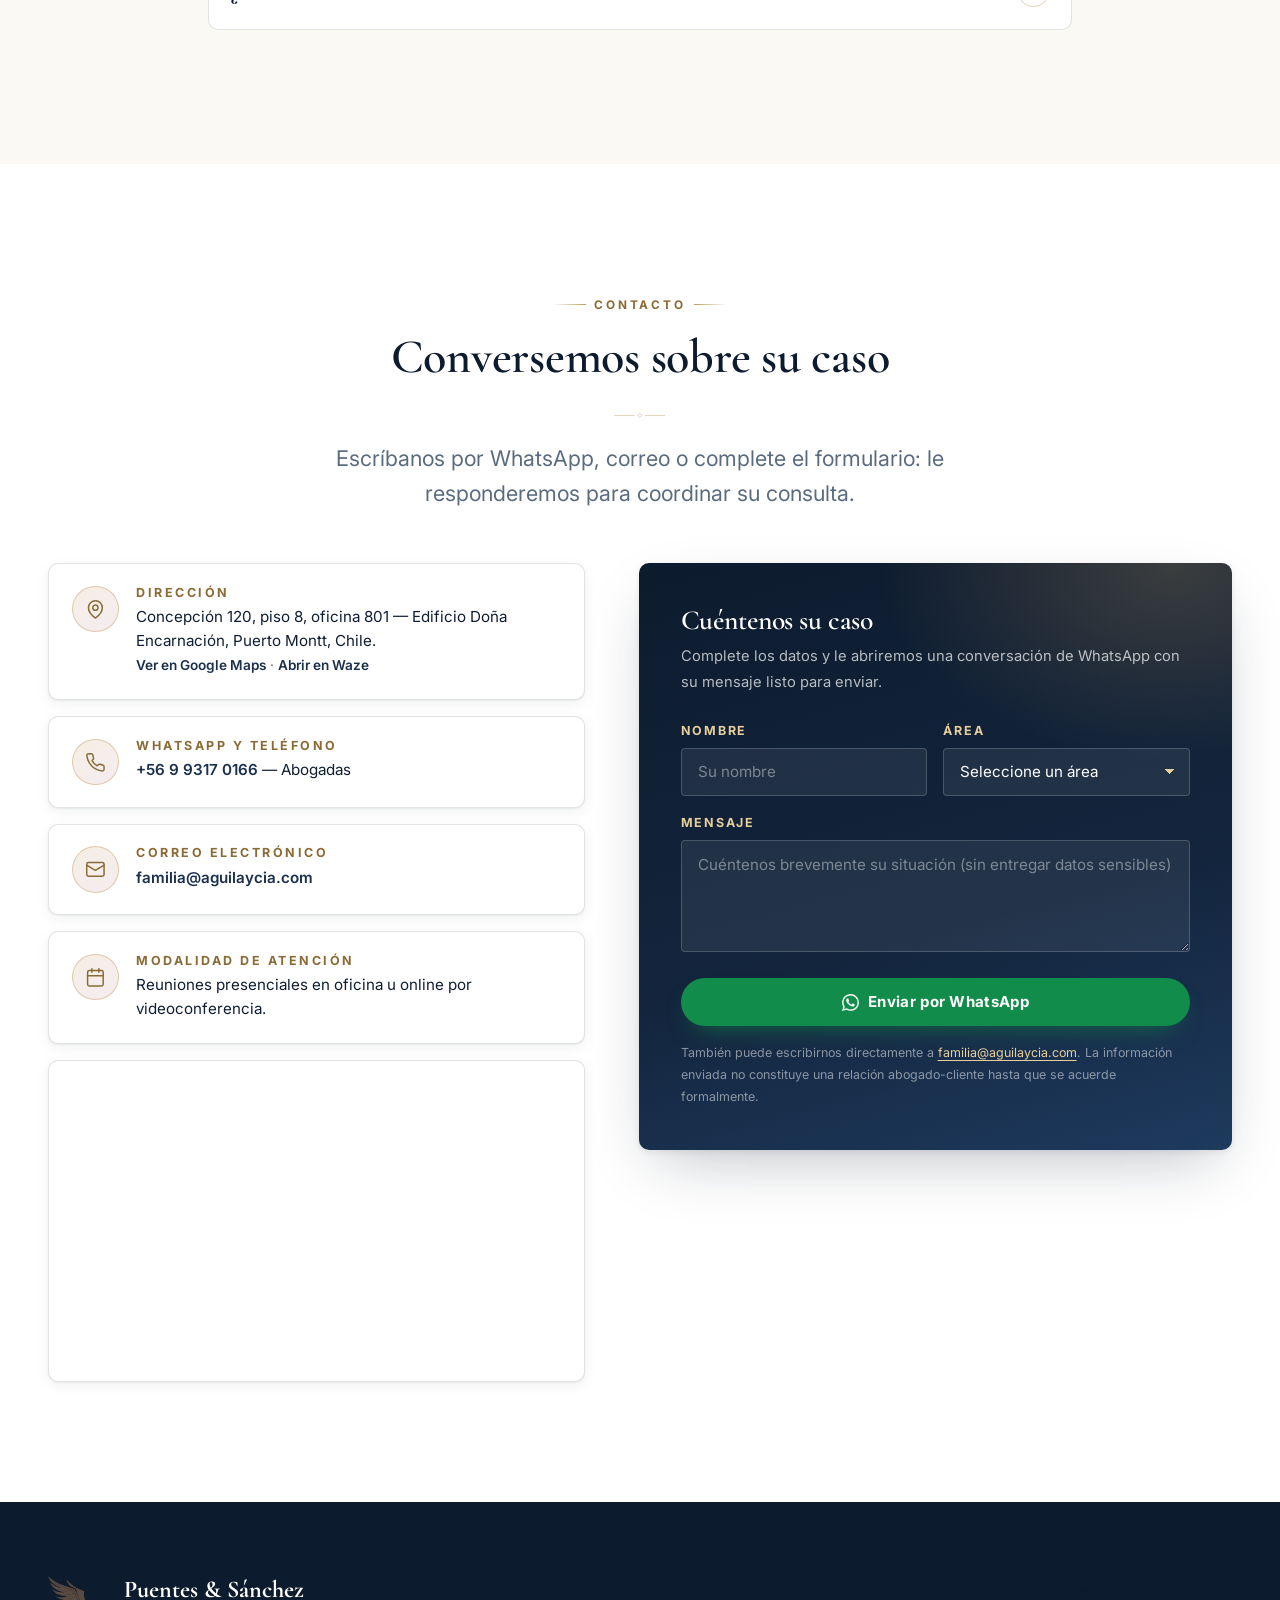
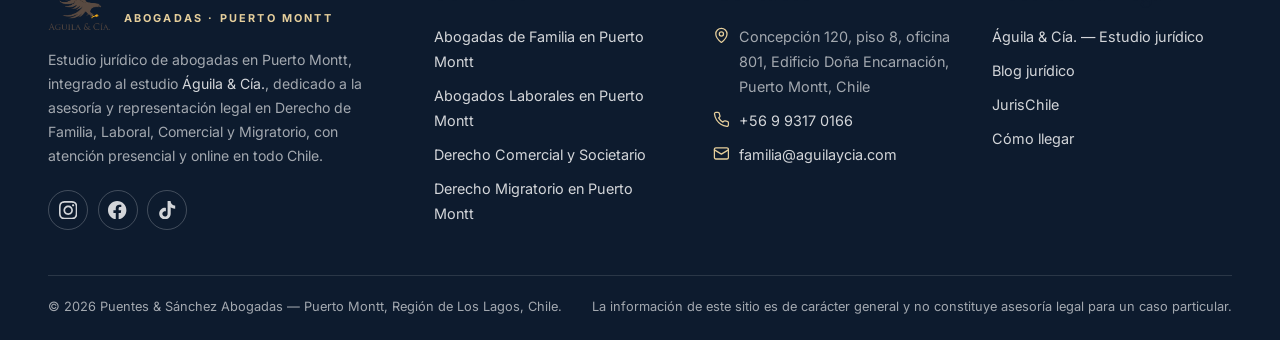
==== commit 890fcaf7: "feat: fotos originales optimizadas e iconos de redes sociales - Restaura las fotos originales de pue" ====
--- a/index.html
+++ b/index.html
@@ -473,7 +473,7 @@
         <div class="team__grid">
           <article class="team-card" data-reveal>
             <div class="team-card__photo">
-              <img src="assets/img/equipo/natalia-puentes.jpg" alt="Natalia Puentes Cárdenas, abogada especialista en Derecho de Familia y Laboral en Puerto Montt" width="600" height="600" loading="lazy">
+              <img src="assets/img/equipo/natalia-puentes.jpg" alt="Natalia Puentes Cárdenas, abogada especialista en Derecho de Familia y Laboral en Puerto Montt" width="480" height="480" loading="lazy">
               <span class="team-card__photo-seal" aria-hidden="true">
                 <svg viewBox="0 0 24 24" fill="none" stroke="currentColor" stroke-width="1.5" stroke-linecap="round" stroke-linejoin="round"><circle cx="12" cy="3.2" r="1.3"/><path d="M12 4.5v15.5"/><path d="M5 7.5h14"/><path d="M5 7.5 2.6 12.6h4.8z"/><path d="M19 7.5l-2.4 5.1h4.8z"/><path d="M9.5 20h5"/></svg>
               </span>
@@ -484,7 +484,7 @@
           </article>
           <article class="team-card" data-reveal style="--reveal-delay:.12s">
             <div class="team-card__photo">
-              <img src="assets/img/equipo/elizabeth-sanchez.jpg" alt="Elizabeth Sánchez Andrade, abogada especialista en Derecho de Familia en Puerto Montt" width="600" height="600" loading="lazy">
+              <img src="assets/img/equipo/elizabeth-sanchez.jpg" alt="Elizabeth Sánchez Andrade, abogada especialista en Derecho de Familia en Puerto Montt" width="480" height="480" loading="lazy">
               <span class="team-card__photo-seal" aria-hidden="true">
                 <svg viewBox="0 0 24 24" fill="none" stroke="currentColor" stroke-width="1.5" stroke-linecap="round" stroke-linejoin="round"><circle cx="12" cy="3.2" r="1.3"/><path d="M12 4.5v15.5"/><path d="M5 7.5h14"/><path d="M5 7.5 2.6 12.6h4.8z"/><path d="M19 7.5l-2.4 5.1h4.8z"/><path d="M9.5 20h5"/></svg>
               </span>
@@ -679,6 +679,17 @@
             </span>
           </div>
           <p class="footer__about">Estudio jurídico de abogadas en Puerto Montt, integrado al estudio <a href="https://www.aguilaycia.cl/" rel="noopener" target="_blank">Águila &amp; Cía.</a>, dedicado a la asesoría y representación legal en Derecho de Familia, Laboral, Comercial y Migratorio, con atención presencial y online en todo Chile.</p>
+          <div class="footer__social">
+            <a class="social-btn" href="#" data-social="instagram" aria-label="Instagram de Puentes &amp; Sánchez Abogadas">
+              <svg viewBox="0 0 24 24" fill="currentColor" aria-hidden="true"><path d="M12 0C8.74 0 8.333.015 7.053.072 5.775.132 4.905.333 4.14.63c-.789.306-1.459.717-2.126 1.384S.935 3.35.63 4.14C.333 4.905.131 5.775.072 7.053.012 8.333 0 8.74 0 12s.015 3.667.072 4.947c.06 1.277.261 2.148.558 2.913.306.788.717 1.459 1.384 2.126.667.666 1.336 1.079 2.126 1.384.766.296 1.636.499 2.913.558C8.333 23.988 8.74 24 12 24s3.667-.015 4.947-.072c1.277-.06 2.148-.262 2.913-.558.788-.306 1.459-.718 2.126-1.384.666-.667 1.079-1.335 1.384-2.126.296-.765.499-1.636.558-2.913.06-1.28.072-1.687.072-4.947s-.015-3.667-.072-4.947c-.06-1.277-.262-2.149-.558-2.913-.306-.789-.718-1.459-1.384-2.126C21.319 1.347 20.651.935 19.86.63c-.765-.297-1.636-.499-2.913-.558C15.667.012 15.26 0 12 0zm0 2.16c3.203 0 3.585.016 4.85.071 1.17.055 1.805.249 2.227.415.562.217.96.477 1.382.896.419.42.679.819.896 1.381.164.422.36 1.057.413 2.227.057 1.266.07 1.646.07 4.85s-.015 3.585-.074 4.85c-.061 1.17-.256 1.805-.421 2.227-.224.562-.479.96-.899 1.382-.419.419-.824.679-1.38.896-.42.164-1.065.36-2.235.413-1.274.057-1.649.07-4.859.07-3.211 0-3.586-.015-4.859-.074-1.171-.061-1.816-.256-2.236-.421-.569-.224-.96-.479-1.379-.899-.421-.419-.69-.824-.9-1.38-.165-.42-.359-1.065-.42-2.235-.045-1.26-.061-1.649-.061-4.844 0-3.196.016-3.586.061-4.861.061-1.17.255-1.814.42-2.234.21-.57.479-.96.9-1.381.419-.419.81-.689 1.379-.898.42-.166 1.051-.361 2.221-.421 1.275-.045 1.65-.06 4.859-.06l.045.03zm0 3.678c-3.405 0-6.162 2.76-6.162 6.162 0 3.405 2.76 6.162 6.162 6.162 3.405 0 6.162-2.76 6.162-6.162 0-3.405-2.76-6.162-6.162-6.162zM12 16c-2.21 0-4-1.79-4-4s1.79-4 4-4 4 1.79 4 4-1.79 4-4 4zm7.846-10.405c0 .795-.646 1.44-1.44 1.44-.795 0-1.44-.646-1.44-1.44 0-.794.646-1.439 1.44-1.439.793-.001 1.44.645 1.44 1.439z"/></svg>
+            </a>
+            <a class="social-btn" href="#" data-social="facebook" aria-label="Facebook de Puentes &amp; Sánchez Abogadas">
+              <svg viewBox="0 0 24 24" fill="currentColor" aria-hidden="true"><path d="M24 12.073c0-6.627-5.373-12-12-12s-12 5.373-12 12c0 5.99 4.388 10.954 10.125 11.854v-8.385H7.078v-3.47h3.047V9.43c0-3.007 1.792-4.669 4.533-4.669 1.312 0 2.686.235 2.686.235v2.953H15.83c-1.491 0-1.956.925-1.956 1.874v2.25h3.328l-.532 3.47h-2.796v8.385C19.612 23.027 24 18.062 24 12.073z"/></svg>
+            </a>
+            <a class="social-btn" href="#" data-social="tiktok" aria-label="TikTok de Puentes &amp; Sánchez Abogadas">
+              <svg viewBox="0 0 24 24" fill="currentColor" aria-hidden="true"><path d="M12.525.02c1.31-.02 2.61-.01 3.91-.02.08 1.53.63 3.09 1.75 4.17 1.12 1.11 2.7 1.62 4.24 1.79v4.03c-1.44-.05-2.89-.35-4.2-.97-.57-.26-1.1-.59-1.62-.93-.01 2.92.01 5.84-.02 8.75-.08 1.4-.54 2.79-1.35 3.94-1.31 1.92-3.58 3.17-5.91 3.21-1.43.08-2.86-.31-4.08-1.03-2.02-1.19-3.44-3.37-3.65-5.71-.02-.5-.03-1-.01-1.49.18-1.9 1.12-3.72 2.58-4.96 1.66-1.44 3.98-2.13 6.15-1.72.02 1.48-.04 2.96-.04 4.44-.99-.32-2.15-.23-3.02.37-.63.41-1.11 1.04-1.36 1.75-.21.51-.15 1.07-.14 1.61.24 1.64 1.82 3.02 3.5 2.87 1.12-.01 2.19-.66 2.77-1.61.19-.33.4-.67.41-1.06.1-1.79.06-3.57.07-5.36.01-4.03-.01-8.05.02-12.07z"/></svg>
+            </a>
+          </div>
         </div>
         <div>
           <h3>Servicios</h3>
--- a/assets/css/estilos.css
+++ b/assets/css/estilos.css
@@ -710,9 +710,9 @@
 .team-card:hover { transform: translateY(-4px); border-color: var(--line-gold); box-shadow: var(--shadow-lg); }
 .team-card__photo {
   position: relative;
-  width: min(14.5rem, 82%);
-  margin: 0 auto 2.1rem;
-  padding: 0.55rem;
+  width: min(11.5rem, 78%);
+  margin: 0 auto 2rem;
+  padding: 0.5rem;
   background: var(--paper);
   border: 1px solid var(--line-gold);
   box-shadow: 0 22px 44px -26px rgba(13, 27, 46, 0.5);
@@ -720,7 +720,7 @@
 .team-card__photo::before {
   content: "";
   position: absolute;
-  inset: calc(0.55rem - 1px);
+  inset: calc(0.5rem - 1px);
   border: 1px solid rgba(16, 30, 51, 0.22);
   pointer-events: none;
   z-index: 2;
@@ -739,8 +739,8 @@
   transform: translate(-50%, 55%);
   display: grid;
   place-items: center;
-  width: 2.7rem;
-  height: 2.7rem;
+  width: 2.4rem;
+  height: 2.4rem;
   border-radius: 999px;
   background: linear-gradient(160deg, var(--navy), var(--navy-700));
   border: 1px solid var(--line-gold);
@@ -748,7 +748,7 @@
   color: var(--gold-300);
   z-index: 3;
 }
-.team-card__photo-seal svg { width: 1.3rem; height: 1.3rem; }
+.team-card__photo-seal svg { width: 1.15rem; height: 1.15rem; }
 .team-card::before {
   content: "";
   position: absolute;
@@ -1099,6 +1099,24 @@
 .footer__brand-name { font-family: var(--font-display); font-size: 1.5rem; font-weight: 700; color: #fff; line-height: 1.1; }
 .footer__brand-tag { font-size: 0.68rem; font-weight: 700; letter-spacing: 0.2em; text-transform: uppercase; color: var(--gold-300); }
 .footer__about { max-width: 30rem; font-size: 0.88rem; line-height: 1.7; }
+.footer__social { display: flex; gap: 0.6rem; margin-top: 1.4rem; }
+.social-btn {
+  display: grid;
+  place-items: center;
+  width: 2.5rem;
+  height: 2.5rem;
+  border: 1px solid rgba(255, 255, 255, 0.22);
+  border-radius: 999px;
+  color: rgba(255, 255, 255, 0.78);
+  transition: color 0.2s ease, border-color 0.2s ease, background-color 0.2s ease, transform 0.2s ease;
+}
+.social-btn:hover {
+  color: var(--navy);
+  background: var(--gold-300);
+  border-color: var(--gold-300);
+  transform: translateY(-2px);
+}
+.social-btn svg { width: 1.15rem; height: 1.15rem; }
 .footer h3 {
   font-family: var(--font-body);
   font-size: 0.78rem;
